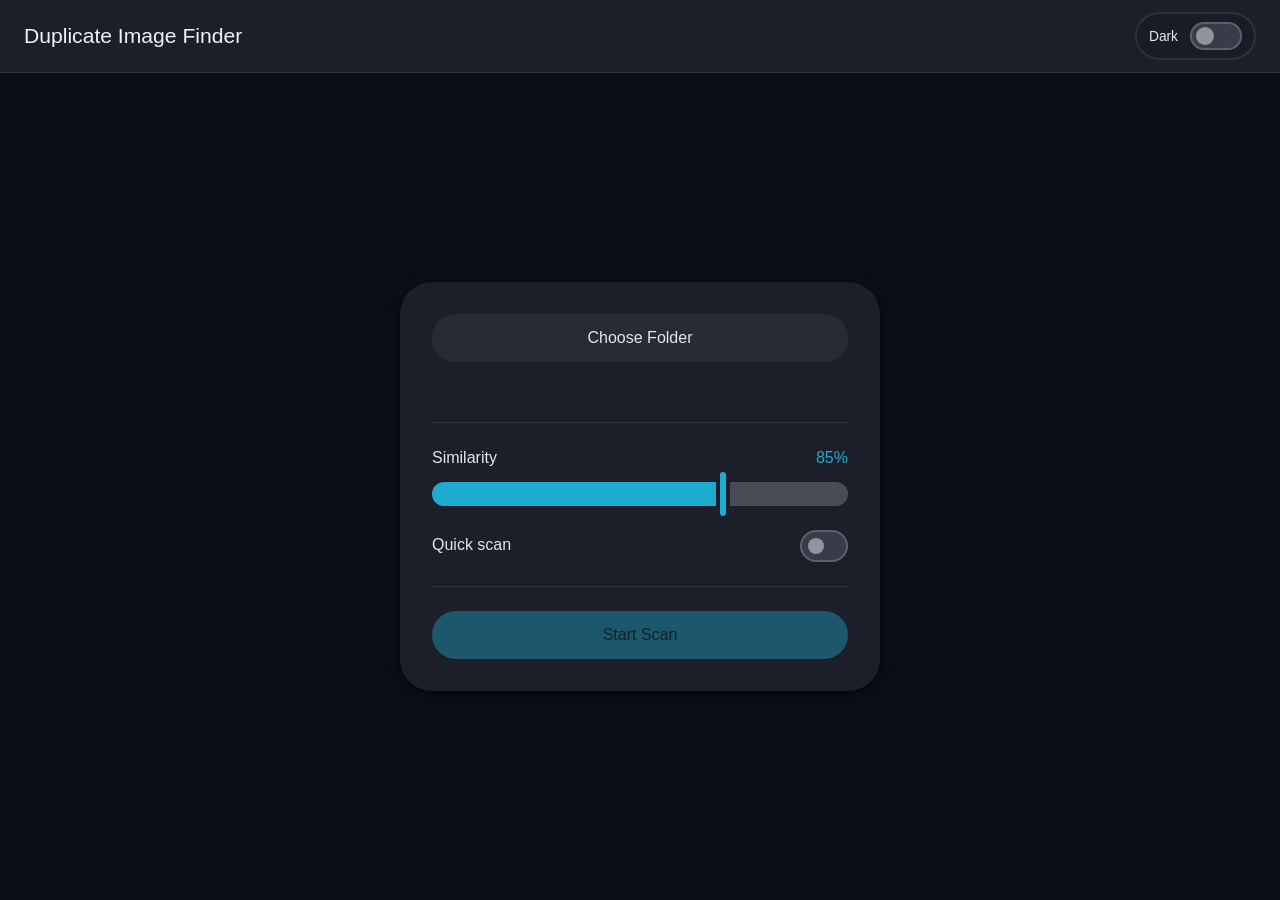
==== python/duplicate_image_detector/index.html @ dcda38a5 "Add ExplorerImageTool and media downloader UI Add a new ExplorerImageTool .NET WPF utility (csproj, " ====
<!DOCTYPE html>
<html lang="en">
<head>
  <meta charset="UTF-8">
  <meta name="viewport" content="width=device-width, initial-scale=1.0">
  <title>Duplicate Image Finder</title>
  <style>
/* ========================================================================
 * DUPLICATE IMAGE FINDER - V2 WEB UI
 * Built on Shared UI Design System tokens
 * ======================================================================== */

/* -- ROOT TOKENS (from shared_ui_token_set.css) -------------------------- */
:root {
  /* Spacing Scale */
  --ui-space-1: 4px;
  --ui-space-2: 8px;
  --ui-space-3: 12px;
  --ui-space-4: 16px;
  --ui-space-5: 20px;
  --ui-space-6: 24px;
  --ui-space-7: 28px;
  --ui-space-8: 32px;
  --ui-space-9: 40px;
  --ui-space-10: 48px;

  /* Radius Scale */
  --ui-radius-s: 8px;
  --ui-radius-m: 12px;
  --ui-radius-l: 18px;
  --ui-radius-xl: 32px;
  --ui-radius-pill: 999px;

  /* Typography */
  --ui-font-xs: 0.75rem;
  --ui-font-s: 0.86rem;
  --ui-font-m: 1rem;
  --ui-font-l: 1.15rem;
  --ui-font-xl: 1.32rem;
  --ui-font-weight-m: 400;
  --ui-font-weight-l: 500;

  /* Motion */
  --ui-motion-fast: 120ms cubic-bezier(0.2, 0, 0.2, 1);
  --ui-motion-med: 240ms cubic-bezier(0.2, 0, 0.2, 1);
  --ui-motion-slow: 360ms cubic-bezier(0.2, 0, 0.2, 1);

  /* Component tokens */
  --ui-input-height: 50px;
  --ui-progress-height: 4px;
  --ui-progress-radius: 999px;
  --ui-modal-radius: var(--ui-radius-l);
  --ui-modal-padding: var(--ui-space-5);

  /* Slider tokens */
  --ui-slider-track-height: 24px;
  --ui-slider-track-radius: 12px;
  --ui-slider-thumb-height: 44px;
  --ui-slider-thumb-width-rest: 6px;
  --ui-slider-thumb-width-pressed: 4px;
  --ui-slider-thumb-radius: 4px;
  --ui-slider-gap-rest: 4px;
  --ui-slider-motion-duration: 200ms;
  --ui-slider-motion-easing: cubic-bezier(0.4, 0, 0.2, 1);
  --ui-slider-container-height: 48px;
  --ui-slider-value-size: 36px;
  --ui-slider-value-offset-y: 12px;
  --ui-slider-value-offset-x: 8px;

  /* Split button tokens */
  --ui-split-height: 40px;
  --ui-split-gap: 2px;
  --ui-split-radius-outer: 20px;
  --ui-split-radius-inner: 3px;

  /* Menu tokens */
  --ui-menu-radius: var(--ui-radius-xl);
  --ui-menu-padding-x: var(--ui-space-3);
  --ui-menu-padding-y: var(--ui-space-2);
  --ui-menu-min-width: 200px;
  --ui-menu-max-width: 320px;
  --ui-menu-max-height: 320px;
  --ui-menu-item-height: 50px;
  --ui-menu-item-radius: var(--ui-radius-xl);
  --ui-menu-item-padding-x: var(--ui-space-4);
  --ui-menu-item-font-size: var(--ui-font-m);
  --ui-menu-offset: 4px;

  /* Z-index */
  --ui-z-menu: 1000;
  --ui-z-dialog: 30;
  --ui-z-toast: 40;

  /* State */
  --ui-state-disabled-opacity: 0.4;
}

/* -- DARK THEME (default) ------------------------------------------------ */
:root, .dark-theme {
  --ui-surface: rgb(11, 14, 23);
  --ui-surface-alt: rgb(24, 28, 38);
  --ui-surface-alt-2: rgb(32, 36, 48);

  --ui-text: rgb(228, 228, 242);
  --ui-text-mute: rgb(145, 147, 159);
  --ui-text-strong: rgb(240, 240, 252);

  --ui-accent: rgb(30, 171, 208);
  --ui-accent-soft: rgb(0, 65, 82);
  --ui-accent-faint: rgb(7, 95, 118);

  --ui-success: rgb(0, 162, 103);
  --ui-success-soft: rgba(0, 162, 103, 0.32);
  --ui-warning: rgb(232, 177, 0);
  --ui-warning-soft: rgba(232, 177, 0, 0.32);
  --ui-error: rgb(255, 113, 100);
  --ui-error-soft: rgba(255, 113, 100, 0.32);
  --ui-info: rgb(0, 158, 211);
  --ui-info-soft: rgba(0, 158, 211, 0.32);

  --ui-text-on-accent: rgb(0, 36, 46);

  --ui-elevated-0: rgb(11, 14, 23);
  --ui-elevated-1: rgb(28, 31, 41);
  --ui-elevated-2: rgb(40, 43, 54);
  --ui-elevated-3: rgb(56, 60, 72);
  --ui-elevated-4: rgb(74, 78, 92);

  --ui-shadow-2: 0 2px 8px rgba(0, 0, 0, 0.70);
  --ui-shadow-3: 0 4px 12px rgba(0, 0, 0, 0.78);

  --ui-state-hover: rgba(228, 228, 242, 0.08);
  --ui-state-pressed: rgba(228, 228, 242, 0.16);
  --ui-state-active: rgba(228, 228, 242, 0.20);
  --ui-state-focus-ring: rgb(80, 210, 240);

  --ui-border-color-light: rgba(228, 228, 242, 0.10);
  --ui-border-color-med: rgba(228, 228, 242, 0.22);

  --ui-overlay-scrim: rgba(0, 0, 0, 0.55);
  --ui-input-bg: rgb(28, 31, 41);
  --ui-progress-track: rgba(228, 228, 242, 0.18);
  --ui-progress-fill: var(--ui-accent);

  --ui-scrollbar-track: rgba(228, 228, 242, 0.08);
  --ui-scrollbar-thumb: rgba(228, 228, 242, 0.30);

  --ui-menu-item-color: var(--ui-text);
  --ui-menu-item-hover-bg: rgba(228, 228, 242, 0.06);
  --ui-menu-item-selected-bg: var(--ui-accent);
  --ui-menu-item-selected-color: var(--ui-text-on-accent);
}

/* -- LIGHT THEME --------------------------------------------------------- */
.light-theme {
  --ui-surface: rgb(243, 243, 255);
  --ui-surface-alt: rgb(236, 236, 248);
  --ui-surface-alt-2: rgb(226, 226, 238);

  --ui-text: rgb(48, 50, 60);
  --ui-text-mute: rgb(92, 94, 106);
  --ui-text-strong: rgb(28, 30, 40);

  --ui-accent: rgb(0, 104, 128);
  --ui-accent-soft: rgba(0, 104, 128, 0.25);
  --ui-accent-faint: rgba(0, 104, 128, 0.12);

  --ui-success: rgb(0, 162, 103);
  --ui-success-soft: rgba(0, 162, 103, 0.25);
  --ui-warning: rgb(232, 177, 0);
  --ui-warning-soft: rgba(232, 177, 0, 0.25);
  --ui-error: rgb(187, 27, 27);
  --ui-error-soft: rgba(187, 27, 27, 0.25);
  --ui-info: rgb(0, 158, 211);
  --ui-info-soft: rgba(0, 158, 211, 0.25);

  --ui-text-on-accent: rgb(241, 250, 255);

  --ui-elevated-0: rgb(243, 243, 255);
  --ui-elevated-1: rgb(236, 236, 248);
  --ui-elevated-2: rgb(226, 226, 238);
  --ui-elevated-3: rgb(214, 214, 225);
  --ui-elevated-4: rgb(196, 196, 208);

  --ui-shadow-2: 0 2px 8px rgba(0, 0, 0, 0.14);
  --ui-shadow-3: 0 4px 12px rgba(0, 0, 0, 0.18);

  --ui-state-hover: rgba(48, 50, 60, 0.06);
  --ui-state-pressed: rgba(48, 50, 60, 0.12);
  --ui-state-active: rgba(48, 50, 60, 0.16);
  --ui-state-focus-ring: rgba(0, 104, 128, 0.50);

  --ui-border-color-light: rgba(48, 50, 60, 0.06);
  --ui-border-color-med: rgba(48, 50, 60, 0.16);

  --ui-overlay-scrim: rgba(0, 0, 0, 0.40);
  --ui-input-bg: rgb(236, 236, 248);
  --ui-progress-track: rgba(48, 50, 60, 0.14);
  --ui-progress-fill: var(--ui-accent);

  --ui-scrollbar-track: rgba(48, 50, 60, 0.06);
  --ui-scrollbar-thumb: rgba(48, 50, 60, 0.26);

  --ui-menu-item-color: var(--ui-text);
  --ui-menu-item-hover-bg: rgba(48, 50, 60, 0.06);
  --ui-menu-item-selected-bg: var(--ui-accent);
  --ui-menu-item-selected-color: var(--ui-text-on-accent);
}


/* -- RESET & BASE -------------------------------------------------------- */
*, *::before, *::after {
  box-sizing: border-box;
  margin: 0;
  padding: 0;
}

html, body {
  height: 100%;
  font-family: -apple-system, BlinkMacSystemFont, 'Segoe UI', Roboto, sans-serif;
  font-size: var(--ui-font-m);
  color: var(--ui-text);
  background: var(--ui-surface);
  line-height: 1.4;
}

/* Scrollbar styling */
::-webkit-scrollbar {
  width: 8px;
  height: 8px;
}
::-webkit-scrollbar-track {
  background: var(--ui-scrollbar-track);
}
::-webkit-scrollbar-thumb {
  background: var(--ui-scrollbar-thumb);
  border-radius: var(--ui-radius-pill);
}


/* -- APP LAYOUT ---------------------------------------------------------- */
.app {
  display: flex;
  flex-direction: column;
  height: 100vh;
  overflow: hidden;
}

.app__header {
  display: flex;
  align-items: center;
  justify-content: space-between;
  padding: var(--ui-space-3) var(--ui-space-6);
  background: var(--ui-elevated-1);
  border-bottom: 1px solid var(--ui-border-color-light);
  flex-shrink: 0;
}

.app__title {
  font-size: var(--ui-font-xl);
  font-weight: var(--ui-font-weight-l);
  color: var(--ui-text-strong);
}

.app__main {
  flex: 1;
  overflow: hidden;
  position: relative;
}


/* -- SCREENS ------------------------------------------------------------- */
.screen {
  position: absolute;
  inset: 0;
  display: flex;
  flex-direction: column;
  opacity: 0;
  pointer-events: none;
  transform: translateY(20px) scale(0.98);
  transition:
    opacity 400ms cubic-bezier(0.4, 0, 0.2, 1),
    transform 400ms cubic-bezier(0.4, 0, 0.2, 1);
}

.screen--active {
  opacity: 1;
  pointer-events: auto;
  transform: translateY(0) scale(1);
}

.screen--exiting {
  opacity: 0;
  transform: translateY(-20px) scale(0.98);
  pointer-events: none;
}


/* -- SETUP SCREEN -------------------------------------------------------- */
.setup {
  display: flex;
  align-items: center;
  justify-content: center;
  padding: var(--ui-space-8);
}

.setup__container {
  max-width: 480px;
  width: 100%;
}

.setup__card {
  background: var(--ui-elevated-1);
  border-radius: var(--ui-radius-xl);
  padding: var(--ui-space-8);
  box-shadow: var(--ui-shadow-2);
  opacity: 0;
  transform: translateY(30px);
  transition: opacity 500ms cubic-bezier(0.4, 0, 0.2, 1) 100ms,
              transform 500ms cubic-bezier(0.4, 0, 0.2, 1) 100ms;
}

.screen--active .setup__card {
  opacity: 1;
  transform: translateY(0);
}

.setup__folder-section {
  margin-bottom: var(--ui-space-6);
}

.setup__folder-action {
  display: flex;
  flex-direction: column;
  gap: var(--ui-space-3);
  align-items: center;
}

.setup__browse-btn {
  width: 100%;
  font-size: var(--ui-font-l);
  padding: var(--ui-space-4) var(--ui-space-6);
}

.setup__path-preview {
  width: 100%;
  text-align: center;
  min-height: 24px;
  opacity: 0;
  transition: opacity var(--ui-motion-med);
}

.setup__path-preview--visible {
  opacity: 1;
}

.setup__path-icon {
  font-size: var(--ui-font-s);
  color: var(--ui-success);
  margin-right: var(--ui-space-1);
}

.setup__path-text {
  font-size: var(--ui-font-s);
  color: var(--ui-text);
  font-weight: var(--ui-font-weight-l);
}

.setup__divider {
  height: 1px;
  background: var(--ui-border-color-light);
  margin: var(--ui-space-6) 0;
}

.setup__options {
  display: flex;
  flex-direction: column;
  gap: var(--ui-space-6);
  margin-bottom: var(--ui-space-6);
}

.setup__option {
  display: flex;
  flex-direction: column;
  gap: var(--ui-space-3);
}

.setup__option-header {
  display: flex;
  align-items: center;
  justify-content: space-between;
}

.setup__option-label {
  font-size: var(--ui-font-m);
  font-weight: var(--ui-font-weight-l);
  color: var(--ui-text);
}

.setup__option-value {
  font-size: var(--ui-font-m);
  font-weight: var(--ui-font-weight-l);
  color: var(--ui-accent);
}

.setup__start-section {
  display: flex;
  flex-direction: column;
  gap: var(--ui-space-4);
}

.setup__start-btn {
  width: 100%;
  font-size: var(--ui-font-l);
}


/* -- UI SLIDER (from shared_ui components.css) --------------------------- */
.ui-slider {
  position: relative;
  width: 100%;
  height: var(--ui-slider-container-height);
  display: flex;
  align-items: center;
  cursor: pointer;
  user-select: none;
  -webkit-tap-highlight-color: transparent;
  flex: 1;
}

.ui-slider__container {
  position: relative;
  width: 100%;
  height: var(--ui-slider-track-height);
  display: flex;
  align-items: center;
}

.ui-slider__track-active {
  position: absolute;
  left: 0;
  height: var(--ui-slider-track-height);
  background: var(--ui-accent);
  border-radius: var(--ui-slider-track-radius);
  transition:
    width var(--ui-slider-motion-duration) var(--ui-slider-motion-easing),
    border-top-right-radius var(--ui-slider-motion-duration) var(--ui-slider-motion-easing),
    border-bottom-right-radius var(--ui-slider-motion-duration) var(--ui-slider-motion-easing);
}

.ui-slider__track-inactive {
  position: absolute;
  right: 0;
  height: var(--ui-slider-track-height);
  background: var(--ui-border-color-med);
  border-radius: var(--ui-slider-track-radius);
  transition:
    width var(--ui-slider-motion-duration) var(--ui-slider-motion-easing),
    border-top-left-radius var(--ui-slider-motion-duration) var(--ui-slider-motion-easing),
    border-bottom-left-radius var(--ui-slider-motion-duration) var(--ui-slider-motion-easing);
}

.ui-slider__thumb {
  position: absolute;
  height: var(--ui-slider-thumb-height);
  width: var(--ui-slider-thumb-width-rest);
  background: var(--ui-accent);
  border-radius: var(--ui-slider-thumb-radius);
  top: 50%;
  transform: translate(-50%, -50%);
  transition:
    width var(--ui-slider-motion-duration) var(--ui-slider-motion-easing),
    left var(--ui-slider-motion-duration) var(--ui-slider-motion-easing);
  pointer-events: none;
}

.ui-slider--pressed .ui-slider__thumb {
  width: var(--ui-slider-thumb-width-pressed);
}

.ui-slider__value {
  position: absolute;
  bottom: calc(100% + var(--ui-slider-value-offset-y));
  left: 50%;
  transform: translate(-50%, var(--ui-slider-value-offset-x));
  background: var(--ui-text-strong);
  color: var(--ui-surface);
  width: var(--ui-slider-value-size);
  height: var(--ui-slider-value-size);
  display: flex;
  align-items: center;
  justify-content: center;
  border-radius: 50%;
  font-size: var(--ui-font-xs);
  font-weight: var(--ui-font-weight-l);
  white-space: nowrap;
  pointer-events: none;
  opacity: 0;
  box-shadow: var(--ui-shadow-2);
  transition:
    opacity 500ms cubic-bezier(0.38, 1.21, 0.22, 1.00),
    transform 500ms cubic-bezier(0.38, 1.21, 0.22, 1.00);
}

.ui-slider--pressed .ui-slider__value {
  opacity: 1;
  transform: translate(-50%, 0);
}

.ui-slider__input {
  position: absolute;
  left: 0;
  top: 0;
  width: 100%;
  height: 100%;
  opacity: 0;
  cursor: pointer;
  z-index: 10;
  margin: 0;
}

.ui-slider__input::-webkit-slider-thumb {
  -webkit-appearance: none;
  width: var(--ui-slider-container-height);
  height: var(--ui-slider-container-height);
  cursor: pointer;
}

.ui-slider__input::-moz-range-thumb {
  width: var(--ui-slider-container-height);
  height: var(--ui-slider-container-height);
  cursor: pointer;
  border: none;
  background: transparent;
}

.ui-slider__input:focus-visible + .ui-slider__container .ui-slider__thumb {
  outline: 2px solid var(--ui-state-focus-ring);
  outline-offset: 2px;
}



/* -- TOGGLE SWITCH ------------------------------------------------------- */
.toggle {
  position: relative;
  width: 48px;
  height: 32px;
  cursor: pointer;
}

.toggle__input {
  opacity: 0;
  width: 0;
  height: 0;
}

.toggle__track {
  position: absolute;
  inset: 0;
  background: var(--ui-elevated-3);
  border-radius: 16px;
  border: 2px solid var(--ui-border-color-med);
  transition: background var(--ui-motion-fast), border-color var(--ui-motion-fast);
}

.toggle__thumb {
  position: absolute;
  top: 50%;
  left: 6px;
  width: 16px;
  height: 16px;
  background: var(--ui-text-mute);
  border-radius: 50%;
  transform: translateY(-50%);
  transition: left var(--ui-motion-fast), width var(--ui-motion-fast), background var(--ui-motion-fast);
}

.toggle__input:checked + .toggle__track {
  background: var(--ui-accent);
  border-color: var(--ui-accent);
}

.toggle__input:checked + .toggle__track .toggle__thumb {
  left: 22px;
  width: 20px;
  background: var(--ui-text-on-accent);
}

.toggle__input:focus-visible + .toggle__track {
  outline: 2px solid var(--ui-state-focus-ring);
  outline-offset: 2px;
}


/* -- BUTTONS ------------------------------------------------------------- */
.btn {
  display: inline-flex;
  align-items: center;
  justify-content: center;
  gap: var(--ui-space-2);
  padding: var(--ui-space-2) var(--ui-space-5);
  font-size: var(--ui-font-m);
  font-weight: var(--ui-font-weight-l);
  border: none;
  border-radius: var(--ui-radius-pill);
  cursor: pointer;
  transition: background var(--ui-motion-fast), transform var(--ui-motion-fast);
  white-space: nowrap;
  min-height: 48px;
}

.btn:active {
  transform: scale(0.98);
}

.btn:focus-visible {
  outline: 2px solid var(--ui-state-focus-ring);
  outline-offset: 2px;
}

.btn:disabled {
  opacity: var(--ui-state-disabled-opacity);
  cursor: not-allowed;
}

.btn--primary {
  background: var(--ui-accent);
  color: var(--ui-text-on-accent);
}

.btn--primary:hover:not(:disabled) {
  filter: brightness(1.1);
}

.btn--secondary {
  background: var(--ui-elevated-2);
  color: var(--ui-text);
}

.btn--secondary:hover:not(:disabled) {
  background: var(--ui-elevated-3);
}

.btn--danger {
  background: var(--ui-error);
  color: var(--ui-text-on-accent);
}

.btn--danger:hover:not(:disabled) {
  filter: brightness(1.1);
}

.btn--small {
  padding: var(--ui-space-1) var(--ui-space-3);
  font-size: var(--ui-font-s);
  min-height: 36px;
}

.btn--large {
  padding: var(--ui-space-3) var(--ui-space-8);
  font-size: var(--ui-font-l);
  min-height: 56px;
}


/* -- SCANNING SCREEN ----------------------------------------------------- */
.scanning {
  align-items: center;
  justify-content: center;
  padding: var(--ui-space-8);
}

.scanning__container {
  max-width: 600px;
  width: 100%;
  text-align: center;
  opacity: 0;
  transform: translateY(30px);
  transition: opacity 500ms cubic-bezier(0.4, 0, 0.2, 1) 100ms,
              transform 500ms cubic-bezier(0.4, 0, 0.2, 1) 100ms;
}

.screen--active .scanning__container {
  opacity: 1;
  transform: translateY(0);
}

.scanning__heading {
  font-size: 1.75rem;
  font-weight: var(--ui-font-weight-l);
  color: var(--ui-text-strong);
  margin-bottom: var(--ui-space-8);
}

.scanning__loader {
  display: flex;
  justify-content: center;
  align-items: center;
  margin-bottom: var(--ui-space-8);
  min-height: 48px;
  transition: opacity var(--ui-motion-med);
}

.scanning__loader--hidden {
  opacity: 0;
}

.scanning__spinner {
  display: inline-block;
  width: 48px;
  height: 48px;
  color: rgb(255, 46, 146);
  --svg: url("data:image/svg+xml,%3Csvg xmlns='http://www.w3.org/2000/svg' viewBox='0 0 24 24'%3E%3Ccircle cx='4' cy='12' r='0' fill='%23000'%3E%3Canimate fill='freeze' attributeName='r' begin='0;SVGUppsBdVN.end' calcMode='spline' dur='0.5s' keySplines='.36,.6,.31,1' values='0;3'/%3E%3Canimate fill='freeze' attributeName='cx' begin='SVGqCgsydxJ.end' calcMode='spline' dur='0.5s' keySplines='.36,.6,.31,1' values='4;12'/%3E%3Canimate fill='freeze' attributeName='cx' begin='SVG3PwDNd6F.end' calcMode='spline' dur='0.5s' keySplines='.36,.6,.31,1' values='12;20'/%3E%3Canimate id='SVG3V8yEdYE' fill='freeze' attributeName='r' begin='SVG6wCQhd9Q.end' calcMode='spline' dur='0.5s' keySplines='.36,.6,.31,1' values='3;0'/%3E%3Canimate id='SVGUppsBdVN' fill='freeze' attributeName='cx' begin='SVG3V8yEdYE.end' dur='0.001s' values='20;4'/%3E%3C/circle%3E%3Ccircle cx='4' cy='12' r='3' fill='%23000'%3E%3Canimate fill='freeze' attributeName='cx' begin='0;SVGUppsBdVN.end' calcMode='spline' dur='0.5s' keySplines='.36,.6,.31,1' values='4;12'/%3E%3Canimate fill='freeze' attributeName='cx' begin='SVGqCgsydxJ.end' calcMode='spline' dur='0.5s' keySplines='.36,.6,.31,1' values='12;20'/%3E%3Canimate id='SVG4PgJdbds' fill='freeze' attributeName='r' begin='SVG3PwDNd6F.end' calcMode='spline' dur='0.5s' keySplines='.36,.6,.31,1' values='3;0'/%3E%3Canimate id='SVG6wCQhd9Q' fill='freeze' attributeName='cx' begin='SVG4PgJdbds.end' dur='0.001s' values='20;4'/%3E%3Canimate fill='freeze' attributeName='r' begin='SVG6wCQhd9Q.end' calcMode='spline' dur='0.5s' keySplines='.36,.6,.31,1' values='0;3'/%3E%3C/circle%3E%3Ccircle cx='12' cy='12' r='3' fill='%23000'%3E%3Canimate fill='freeze' attributeName='cx' begin='0;SVGUppsBdVN.end' calcMode='spline' dur='0.5s' keySplines='.36,.6,.31,1' values='12;20'/%3E%3Canimate id='SVG38aCdcdI' fill='freeze' attributeName='r' begin='SVGqCgsydxJ.end' calcMode='spline' dur='0.5s' keySplines='.36,.6,.31,1' values='3;0'/%3E%3Canimate id='SVG3PwDNd6F' fill='freeze' attributeName='cx' begin='SVG38aCdcdI.end' dur='0.001s' values='20;4'/%3E%3Canimate fill='freeze' attributeName='r' begin='SVG3PwDNd6F.end' calcMode='spline' dur='0.5s' keySplines='.36,.6,.31,1' values='0;3'/%3E%3Canimate fill='freeze' attributeName='cx' begin='SVG6wCQhd9Q.end' calcMode='spline' dur='0.5s' keySplines='.36,.6,.31,1' values='4;12'/%3E%3C/circle%3E%3Ccircle cx='20' cy='12' r='3' fill='%23000'%3E%3Canimate id='SVGwaWzveSq' fill='freeze' attributeName='r' begin='0;SVGUppsBdVN.end' calcMode='spline' dur='0.5s' keySplines='.36,.6,.31,1' values='3;0'/%3E%3Canimate id='SVGqCgsydxJ' fill='freeze' attributeName='cx' begin='SVGwaWzveSq.end' dur='0.001s' values='20;4'/%3E%3Canimate fill='freeze' attributeName='r' begin='SVGqCgsydxJ.end' calcMode='spline' dur='0.5s' keySplines='.36,.6,.31,1' values='0;3'/%3E%3Canimate fill='freeze' attributeName='cx' begin='SVG3PwDNd6F.end' calcMode='spline' dur='0.5s' keySplines='.36,.6,.31,1' values='4;12'/%3E%3Animate fill='freeze' attributeName='cx' begin='SVG6wCQhd9Q.end' calcMode='spline' dur='0.5s' keySplines='.36,.6,.31,1' values='12;20'/%3E%3C/circle%3E%3C/svg%3E");
  background-color: currentColor;
  -webkit-mask-image: var(--svg);
  mask-image: var(--svg);
  -webkit-mask-repeat: no-repeat;
  mask-repeat: no-repeat;
  -webkit-mask-size: 100% 100%;
  mask-size: 100% 100%;
}

.scanning__progress {
  margin-bottom: var(--ui-space-4);
}

.scanning__progress-bar {
  height: 8px;
  background: var(--ui-progress-track);
  border-radius: var(--ui-radius-pill);
  overflow: hidden;
}

.scanning__progress-fill {
  height: 100%;
  background: var(--ui-accent);
  border-radius: var(--ui-radius-pill);
  transition: width 300ms cubic-bezier(0.4, 0, 0.2, 1);
}

.scanning__time-estimate {
  font-size: var(--ui-font-m);
  color: var(--ui-text-mute);
  margin-top: var(--ui-space-2);
  min-height: 24px;
}

.scanning__actions {
  display: flex;
  gap: var(--ui-space-3);
  justify-content: center;
  margin-top: var(--ui-space-8);
}


/* -- RESULTS SCREEN ------------------------------------------------------ */
.results {
  display: flex;
  flex-direction: column;
  overflow: hidden;
}

.results__header {
  display: flex;
  align-items: center;
  justify-content: space-between;
  flex-wrap: wrap;
  gap: var(--ui-space-4);
  padding: var(--ui-space-4) var(--ui-space-6);
  background: var(--ui-elevated-1);
  border-bottom: 1px solid var(--ui-border-color-light);
  opacity: 0;
  transform: translateY(-20px);
  transition: opacity 400ms cubic-bezier(0.4, 0, 0.2, 1) 100ms,
              transform 400ms cubic-bezier(0.4, 0, 0.2, 1) 100ms;
}

.screen--active .results__header {
  opacity: 1;
  transform: translateY(0);
}

.results__controls {
  opacity: 0;
  transform: translateY(-10px);
  transition: opacity 400ms cubic-bezier(0.4, 0, 0.2, 1) 200ms,
              transform 400ms cubic-bezier(0.4, 0, 0.2, 1) 200ms;
}

.screen--active .results__controls {
  opacity: 1;
  transform: translateY(0);
}

.results__grid-container {
  opacity: 0;
  transition: opacity 500ms cubic-bezier(0.4, 0, 0.2, 1) 300ms;
}

.screen--active .results__grid-container {
  opacity: 1;
}

.results__footer {
  opacity: 0;
  transform: translateY(20px);
  transition: opacity 400ms cubic-bezier(0.4, 0, 0.2, 1) 400ms,
              transform 400ms cubic-bezier(0.4, 0, 0.2, 1) 400ms;
}

.screen--active .results__footer {
  opacity: 1;
  transform: translateY(0);
}

.results__title {
  font-size: var(--ui-font-xl);
  font-weight: var(--ui-font-weight-l);
  color: var(--ui-text-strong);
}

.results__stats {
  display: flex;
  gap: var(--ui-space-4);
}

.results__stat {
  background: var(--ui-accent-faint);
  color: var(--ui-accent);
  padding: var(--ui-space-2) var(--ui-space-4);
  border-radius: var(--ui-radius-pill);
  font-size: var(--ui-font-s);
  font-weight: var(--ui-font-weight-l);
}

.results__controls {
  display: flex;
  align-items: center;
  justify-content: space-between;
  flex-wrap: wrap;
  gap: var(--ui-space-4);
  padding: var(--ui-space-4) var(--ui-space-6);
  background: var(--ui-elevated-1);
  border-bottom: 1px solid var(--ui-border-color-light);
  position: relative;
  z-index: 100;
}

.results__nav {
  display: flex;
  align-items: center;
  gap: var(--ui-space-3);
}

.results__nav-text {
  font-size: var(--ui-font-m);
  font-weight: var(--ui-font-weight-l);
  color: var(--ui-text);
  min-width: 120px;
  text-align: center;
}

.results__actions {
  display: flex;
  gap: var(--ui-space-2);
  flex-wrap: wrap;
}

.results__instructions {
  font-size: var(--ui-font-xs);
  color: var(--ui-text-mute);
  padding: var(--ui-space-2) var(--ui-space-6);
  background: var(--ui-surface-alt);
}

.results__grid-container {
  flex: 1;
  overflow-y: auto;
  padding: var(--ui-space-4) var(--ui-space-6);
}

.results__grid {
  display: grid;
  grid-template-columns: repeat(auto-fill, minmax(280px, 1fr));
  gap: var(--ui-space-4);
}

.results__footer {
  display: flex;
  align-items: center;
  justify-content: center;
  gap: var(--ui-space-4);
  padding: var(--ui-space-4) var(--ui-space-6);
  background: var(--ui-elevated-1);
  border-top: 1px solid var(--ui-border-color-light);
}


/* -- SPLIT BUTTON (from shared UI) -------------------------------------- */
.ui-split {
  position: relative;
  display: inline-flex;
  align-items: stretch;
  gap: var(--ui-split-gap);
  height: var(--ui-split-height);
  background: transparent;
  cursor: pointer;
  isolation: isolate;
}

.ui-split__main,
.ui-split__arrow {
  border: none;
  background: var(--ui-elevated-3);
  color: var(--ui-text);
  font-size: var(--ui-font-m);
  font-weight: 500;
  padding: 0 var(--ui-space-4);
  display: inline-flex;
  align-items: center;
  justify-content: center;
  cursor: pointer;
  position: relative;
  transition:
    background var(--ui-motion-med),
    box-shadow var(--ui-motion-med);
}

/* Left segment - outer left radius 20px, inner right radius 3px */
.ui-split__main {
  padding-left: var(--ui-space-5);
  padding-right: var(--ui-space-3);
  border-top-left-radius: var(--ui-split-radius-outer);
  border-bottom-left-radius: var(--ui-split-radius-outer);
  border-top-right-radius: var(--ui-split-radius-inner);
  border-bottom-right-radius: var(--ui-split-radius-inner);
}

/* Right segment - outer right radius 20px, inner left radius 3px */
.ui-split__arrow {
  padding-left: var(--ui-space-3);
  padding-right: var(--ui-space-4);
  border-top-right-radius: var(--ui-split-radius-outer);
  border-bottom-right-radius: var(--ui-split-radius-outer);
  border-top-left-radius: var(--ui-split-radius-inner);
  border-bottom-left-radius: var(--ui-split-radius-inner);
}

.ui-split__arrow svg {
  pointer-events: none;
}

/* State layer overlay */
.ui-split__main::before,
.ui-split__arrow::before {
  content: '';
  position: absolute;
  inset: 0;
  background: transparent;
  pointer-events: none;
  border-radius: inherit;
  transition: background var(--ui-motion-med);
}

/* Hover state overlay */
@media (hover: hover) and (pointer: fine) {
  .ui-split__main:hover:not(:disabled)::before,
  .ui-split__arrow:hover:not(:disabled)::before {
    background: var(--ui-state-hover);
  }
}

/* Pressed state overlay */
.ui-split__main:active:not(:disabled)::before,
.ui-split__arrow:active:not(:disabled)::before {
  background: var(--ui-state-pressed);
}

/* Open state overlay */
.ui-split--open .ui-split__arrow::before {
  background: var(--ui-state-pressed);
}

/* -- DROPDOWN MENU (from shared UI) ------------------------------------- */
.ui-menu {
  position: absolute;
  top: calc(100% + var(--ui-menu-offset));
  right: 0;
  min-width: var(--ui-menu-min-width);
  max-width: var(--ui-menu-max-width);
  max-height: var(--ui-menu-max-height);
  background: var(--ui-elevated-2);
  border-radius: var(--ui-menu-radius);
  box-shadow: var(--ui-shadow-3);
  overflow-y: auto;
  overflow-x: hidden;
  padding: var(--ui-menu-padding-y) var(--ui-menu-padding-x);
  margin: 0;
  opacity: 0;
  pointer-events: none;
  transform: translateY(var(--ui-menu-offset));
  transition:
    opacity var(--ui-motion-med),
    transform var(--ui-motion-med);
  will-change: transform, opacity;
  z-index: var(--ui-z-menu);

  /* Gap between menu items */
  display: flex;
  flex-direction: column;
  gap: var(--ui-space-1);

  /* Hide scrollbar but keep functionality */
  scrollbar-width: none; /* Firefox */
  -ms-overflow-style: none; /* IE and Edge */
}

.ui-menu::-webkit-scrollbar {
  display: none; /* Chrome, Safari, Opera */
}

.ui-menu--open {
  opacity: 1;
  pointer-events: auto;
  transform: translateY(0);
}

.ui-menu__item {
  width: 100%;
  height: var(--ui-menu-item-height);
  padding: 0 var(--ui-menu-item-padding-x);
  margin: 0;
  background: transparent;
  color: var(--ui-menu-item-color);
  border: none;
  display: flex;
  align-items: center;
  gap: var(--ui-space-2);
  text-align: left;
  font-size: var(--ui-menu-item-font-size);
  cursor: pointer;
  border-radius: var(--ui-menu-item-radius);
  white-space: nowrap;
  overflow: hidden;
  text-overflow: ellipsis;
  transition:
    background-color var(--ui-motion-med),
    color var(--ui-motion-med);
}

@media (hover: hover) and (pointer: fine) {
  .ui-menu__item:hover:not(.ui-menu__item--selected) {
    background: var(--ui-menu-item-hover-bg);
  }
}

.ui-menu__item--selected {
  background: var(--ui-menu-item-selected-bg);
  color: var(--ui-menu-item-selected-color);
}


/* -- IMAGE CARD ---------------------------------------------------------- */
.image-card {
  background: var(--ui-elevated-2);
  border-radius: var(--ui-radius-m);
  overflow: hidden;
  cursor: pointer;
  transition: transform var(--ui-motion-fast), box-shadow var(--ui-motion-fast), opacity 400ms ease;
  border: 3px solid transparent;
  animation: cardFadeIn 400ms cubic-bezier(0.4, 0, 0.2, 1) backwards;
}

/* Staggered animation for image cards */
.image-card:nth-child(1) { animation-delay: 0ms; }
.image-card:nth-child(2) { animation-delay: 50ms; }
.image-card:nth-child(3) { animation-delay: 100ms; }
.image-card:nth-child(4) { animation-delay: 150ms; }
.image-card:nth-child(5) { animation-delay: 200ms; }
.image-card:nth-child(6) { animation-delay: 250ms; }
.image-card:nth-child(n+7) { animation-delay: 300ms; }

@keyframes cardFadeIn {
  from {
    opacity: 0;
    transform: translateY(20px) scale(0.95);
  }
  to {
    opacity: 1;
    transform: translateY(0) scale(1);
  }
}

.image-card:hover {
  transform: translateY(-2px);
  box-shadow: var(--ui-shadow-2);
}

.image-card:focus-visible {
  outline: 2px solid var(--ui-state-focus-ring);
  outline-offset: 2px;
}

.image-card--reference {
  border-color: var(--ui-info);
}

.image-card--marked {
  border-color: var(--ui-error);
}

.image-card__image-container {
  position: relative;
  aspect-ratio: 1;
  background: var(--ui-elevated-1);
  overflow: hidden;
}

.image-card__image {
  width: 100%;
  height: 100%;
  object-fit: cover;
  transition: opacity var(--ui-motion-fast);
}

.image-card__badge {
  position: absolute;
  top: var(--ui-space-2);
  left: var(--ui-space-2);
  padding: var(--ui-space-1) var(--ui-space-2);
  font-size: var(--ui-font-xs);
  font-weight: var(--ui-font-weight-l);
  border-radius: var(--ui-radius-s);
  background: var(--ui-info);
  color: var(--ui-text-on-accent);
}

.image-card__check {
  position: absolute;
  top: var(--ui-space-2);
  right: var(--ui-space-2);
  width: 28px;
  height: 28px;
  background: var(--ui-error);
  border-radius: 50%;
  display: flex;
  align-items: center;
  justify-content: center;
  color: white;
  font-size: 16px;
  opacity: 0;
  transform: scale(0.8);
  transition: opacity var(--ui-motion-fast), transform var(--ui-motion-fast);
}

.image-card--marked .image-card__check {
  opacity: 1;
  transform: scale(1);
}

.image-card__info {
  padding: var(--ui-space-3);
  display: flex;
  flex-direction: column;
  gap: var(--ui-space-3);
}

.image-card__name {
  font-size: var(--ui-font-xs);
  color: var(--ui-text-mute);
  overflow: hidden;
  text-overflow: ellipsis;
  white-space: nowrap;
}

.image-card__details {
  display: flex;
  flex-direction: column;
  gap: var(--ui-space-2);
}

/* Key stats displayed prominently */
.image-card__key-stats {
  display: flex;
  gap: var(--ui-space-3);
  padding: var(--ui-space-2);
  background: var(--ui-elevated-1);
  border-radius: var(--ui-radius-s);
}

.image-card__stat {
  flex: 1;
  display: flex;
  flex-direction: column;
  gap: 2px;
}

.image-card__stat-label {
  font-size: 10px;
  text-transform: uppercase;
  letter-spacing: 0.5px;
  color: var(--ui-text-mute);
  font-weight: var(--ui-font-weight-m);
}

.image-card__stat-value {
  font-size: var(--ui-font-m);
  color: var(--ui-text);
  font-weight: var(--ui-font-weight-l);
  line-height: 1.2;
}

.image-card__stat-value--largest {
  color: var(--ui-accent);
  font-weight: var(--ui-font-weight-xl);
}

.image-card__meta-grid {
  display: grid;
  grid-template-columns: auto 1fr;
  gap: var(--ui-space-1) var(--ui-space-2);
  font-size: var(--ui-font-xs);
}

.image-card__meta-label {
  color: var(--ui-text-mute);
  text-align: right;
}

.image-card__meta-value {
  color: var(--ui-text);
}

.image-card__similarity {
  text-align: center;
  padding: var(--ui-space-2);
  font-weight: var(--ui-font-weight-xl);
  font-size: var(--ui-font-l);
  background: var(--ui-elevated-1);
  border-radius: var(--ui-radius-s);
  margin-top: auto;
}

.image-card__similarity--perfect {
  color: var(--ui-success);
}

.image-card__similarity--normal {
  color: var(--ui-warning);
}


/* -- MODAL --------------------------------------------------------------- */
.modal-overlay {
  position: fixed;
  inset: 0;
  background: var(--ui-overlay-scrim);
  display: flex;
  align-items: center;
  justify-content: center;
  z-index: var(--ui-z-dialog);
  opacity: 0;
  pointer-events: none;
  transition: opacity var(--ui-motion-med);
}

.modal-overlay--visible {
  opacity: 1;
  pointer-events: auto;
}

.modal {
  background: var(--ui-elevated-2);
  border-radius: var(--ui-modal-radius);
  padding: var(--ui-modal-padding);
  max-width: 480px;
  width: 90%;
  box-shadow: var(--ui-shadow-3);
  transform: scale(0.95);
  transition: transform var(--ui-motion-med);
}

.modal-overlay--visible .modal {
  transform: scale(1);
}

.modal__title {
  font-size: var(--ui-font-l);
  font-weight: var(--ui-font-weight-l);
  color: var(--ui-text-strong);
  margin-bottom: var(--ui-space-3);
}

.modal__content {
  font-size: var(--ui-font-m);
  color: var(--ui-text);
  margin-bottom: var(--ui-space-6);
  line-height: 1.6;
}

.modal__actions {
  display: flex;
  gap: var(--ui-space-3);
  justify-content: flex-end;
}

/* -- DELETE MODAL -------------------------------------------------------- */
.delete-modal {
  max-width: 420px;
}

.delete-modal__count {
  margin-bottom: var(--ui-space-2);
}

.delete-modal__prompt {
  color: var(--ui-text-mute);
  font-size: var(--ui-font-s);
}

.delete-modal__options {
  display: flex;
  flex-direction: column;
  gap: var(--ui-space-3);
  margin-bottom: var(--ui-space-5);
}

.delete-modal__option {
  display: flex;
  align-items: center;
  gap: var(--ui-space-4);
  padding: var(--ui-space-4);
  background: var(--ui-elevated-1);
  border: 2px solid var(--ui-border-color-med);
  border-radius: var(--ui-radius-l);
  cursor: pointer;
  text-align: left;
  transition: all var(--ui-motion-fast);
}

.delete-modal__option:hover {
  transform: translateY(-2px);
  box-shadow: var(--ui-shadow-2);
}

.delete-modal__option:focus-visible {
  outline: 2px solid var(--ui-state-focus-ring);
  outline-offset: 2px;
}

.delete-modal__option--move:hover {
  border-color: var(--ui-accent);
  background: var(--ui-accent-faint);
}

.delete-modal__option--delete:hover {
  border-color: var(--ui-error);
  background: var(--ui-error-soft);
}

.delete-modal__option-icon {
  font-size: 1.75rem;
  flex-shrink: 0;
  width: 48px;
  height: 48px;
  display: flex;
  align-items: center;
  justify-content: center;
  background: var(--ui-elevated-3);
  border-radius: var(--ui-radius-m);
}

.delete-modal__option--move:hover .delete-modal__option-icon {
  background: var(--ui-accent-soft);
}

.delete-modal__option--delete:hover .delete-modal__option-icon {
  background: var(--ui-error-soft);
}

.delete-modal__option-content {
  flex: 1;
}

.delete-modal__option-title {
  font-size: var(--ui-font-m);
  font-weight: var(--ui-font-weight-l);
  color: var(--ui-text-strong);
  margin-bottom: var(--ui-space-1);
}

.delete-modal__option--delete .delete-modal__option-title {
  color: var(--ui-error);
}

.delete-modal__option-desc {
  font-size: var(--ui-font-s);
  color: var(--ui-text-mute);
}


/* -- CONTEXT MENU -------------------------------------------------------- */
.context-menu {
  position: fixed;
  background: var(--ui-elevated-2);
  border-radius: var(--ui-radius-xl);
  box-shadow: var(--ui-shadow-3);
  padding: var(--ui-space-2);
  min-width: 180px;
  z-index: 60;
  opacity: 0;
  pointer-events: none;
  transform: scale(0.95);
  transform-origin: top left;
  transition: opacity var(--ui-motion-fast), transform var(--ui-motion-fast);
  display: flex;
  flex-direction: column;
  gap: var(--ui-space-1);
}

.context-menu--visible {
  opacity: 1;
  pointer-events: auto;
  transform: scale(1);
}

.context-menu__item {
  width: 100%;
  padding: var(--ui-space-3) var(--ui-space-5);
  background: transparent;
  border: none;
  border-radius: var(--ui-radius-pill);
  color: var(--ui-text);
  font-size: var(--ui-font-m);
  cursor: pointer;
  text-align: center;
  transition: background var(--ui-motion-fast);
}

.context-menu__item:hover {
  background: var(--ui-state-hover);
}

.context-menu__item:active {
  background: var(--ui-state-pressed);
}

.context-menu__item--danger {
  color: var(--ui-error);
}

.context-menu__item--danger:hover {
  background: rgba(231, 76, 60, 0.15);
}

.context-menu__divider {
  height: 1px;
  background: var(--ui-border-color-med);
  margin: var(--ui-space-1) 0;
}


/* -- TOAST --------------------------------------------------------------- */
.toast-container {
  position: fixed;
  bottom: var(--ui-space-6);
  right: var(--ui-space-6);
  z-index: var(--ui-z-toast);
  display: flex;
  flex-direction: column;
  gap: var(--ui-space-3);
}

.toast {
  background: var(--ui-elevated-4);
  color: var(--ui-text);
  padding: var(--ui-space-3) var(--ui-space-4);
  border-radius: var(--ui-radius-m);
  box-shadow: var(--ui-shadow-2);
  max-width: 360px;
  animation: toast-in var(--ui-motion-med);
}

.toast--success { border-left: 4px solid var(--ui-success); }
.toast--error { border-left: 4px solid var(--ui-error); }
.toast--warning { border-left: 4px solid var(--ui-warning); }

@keyframes toast-in {
  from { opacity: 0; transform: translateX(100%); }
  to { opacity: 1; transform: translateX(0); }
}


/* -- THEME TOGGLE (from visual_test.html) -------------------------------- */
.theme-toggle {
  display: inline-flex;
  align-items: center;
  gap: var(--ui-space-3);
  padding: var(--ui-space-2) var(--ui-space-3);
  border-radius: var(--ui-radius-xl);
  background: var(--ui-surface-alt);
  border: 2px solid var(--ui-border-color-light);
  cursor: pointer;
  font-size: var(--ui-font-m);
  user-select: none;
  transition: background var(--ui-motion-fast), border-color var(--ui-motion-fast), transform var(--ui-motion-fast);
}

.theme-toggle:hover {
  background: var(--ui-state-hover);
  transform: translateY(-1px);
}

.theme-toggle:focus-visible {
  outline: 2px solid var(--ui-state-focus-ring);
  outline-offset: var(--ui-space-1);
}

.theme-toggle__label {
  font-size: var(--ui-font-s);
  color: var(--ui-text);
}

.theme-toggle__pill {
  flex-shrink: 0;
  width: 52px;
  height: 28px;
  border-radius: var(--ui-radius-pill);
  background: var(--ui-elevated-3);
  border: 2px solid var(--ui-border-color-med);
  display: flex;
  align-items: center;
  padding: var(--ui-space-1);
  box-sizing: border-box;
  transition: background var(--ui-motion-med), border-color var(--ui-motion-med);
}

.theme-toggle__thumb {
  width: 18px;
  height: 18px;
  border-radius: var(--ui-radius-pill);
  background: var(--ui-text-mute);
  transform: translateX(0);
  transition: transform var(--ui-motion-med), background var(--ui-motion-med);
}

/* Light theme active state */
.light-theme .theme-toggle__pill {
  background: var(--ui-accent);
  border-color: var(--ui-accent);
}

.light-theme .theme-toggle__thumb {
  background: var(--ui-text-on-accent);
  transform: translateX(20px);
}


/* -- EMPTY STATE --------------------------------------------------------- */
.empty-state {
  display: flex;
  flex-direction: column;
  align-items: center;
  justify-content: center;
  padding: var(--ui-space-10);
  text-align: center;
}

.empty-state__icon {
  font-size: 64px;
  margin-bottom: var(--ui-space-4);
  opacity: 0.5;
}

.empty-state__text {
  font-size: var(--ui-font-l);
  color: var(--ui-text-mute);
}


/* -- COMPARISON MODAL ---------------------------------------------------- */
.compare-overlay {
  position: fixed;
  inset: 0;
  background: var(--ui-overlay-scrim);
  display: flex;
  align-items: center;
  justify-content: center;
  z-index: 55;
  opacity: 0;
  pointer-events: none;
  transition: opacity var(--ui-motion-med);
}

.compare-overlay--visible {
  opacity: 1;
  pointer-events: auto;
}

.compare {
  background: var(--ui-elevated-1);
  border-radius: var(--ui-radius-l);
  width: 95vw;
  height: 92vh;
  max-width: 1600px;
  display: flex;
  flex-direction: column;
  box-shadow: var(--ui-shadow-3);
  transform: scale(0.95);
  transition: transform var(--ui-motion-med);
  overflow: hidden;
}

.compare-overlay--visible .compare {
  transform: scale(1);
}

.compare__header {
  display: flex;
  align-items: center;
  justify-content: space-between;
  padding: var(--ui-space-4) var(--ui-space-6);
  border-bottom: 1px solid var(--ui-border-color-light);
  flex-shrink: 0;
}

.compare__title {
  font-size: var(--ui-font-xl);
  font-weight: var(--ui-font-weight-l);
  color: var(--ui-text-strong);
}

.compare__close {
  background: var(--ui-elevated-3);
  border: none;
  color: var(--ui-text);
  padding: var(--ui-space-2) var(--ui-space-4);
  border-radius: var(--ui-radius-pill);
  cursor: pointer;
  font-size: var(--ui-font-m);
  transition: background var(--ui-motion-fast);
}

.compare__close:hover {
  background: var(--ui-elevated-4);
}

.compare__view-modes {
  display: flex;
  gap: var(--ui-space-2);
  padding: var(--ui-space-3) var(--ui-space-6);
  border-bottom: 1px solid var(--ui-border-color-light);
  flex-shrink: 0;
}

.compare__mode-btn {
  background: var(--ui-elevated-2);
  border: 2px solid transparent;
  color: var(--ui-text-mute);
  padding: var(--ui-space-2) var(--ui-space-4);
  border-radius: var(--ui-radius-pill);
  cursor: pointer;
  font-size: var(--ui-font-s);
  transition: all var(--ui-motion-fast);
}

.compare__mode-btn:hover {
  background: var(--ui-elevated-3);
  color: var(--ui-text);
}

.compare__mode-btn--active {
  background: var(--ui-accent-faint);
  border-color: var(--ui-accent);
  color: var(--ui-accent);
}

.compare__images {
  flex: 1;
  display: flex;
  padding: var(--ui-space-4);
  gap: var(--ui-space-2);
  min-height: 0;
  overflow: hidden;
}

.compare__image-panel {
  flex: 1;
  display: flex;
  flex-direction: column;
  gap: var(--ui-space-3);
  min-width: 0;
}

.compare__image-wrapper {
  flex: 1;
  background: var(--ui-elevated-0);
  border-radius: var(--ui-radius-m);
  overflow: hidden;
  display: flex;
  align-items: center;
  justify-content: center;
  position: relative;
  cursor: grab;
  min-height: 0;
}

.compare__image-wrapper--dragging {
  cursor: grabbing;
}

.compare__image {
  max-width: 100%;
  max-height: 100%;
  object-fit: contain;
  transition: transform 0.1s ease-out;
  user-select: none;
  -webkit-user-drag: none;
}

.compare__info-card {
  background: var(--ui-elevated-2);
  border-radius: var(--ui-radius-m);
  padding: var(--ui-space-4);
  flex-shrink: 0;
}

.compare__filename {
  font-size: var(--ui-font-m);
  font-weight: var(--ui-font-weight-l);
  color: var(--ui-text-strong);
  margin-bottom: var(--ui-space-3);
  overflow: hidden;
  text-overflow: ellipsis;
  white-space: nowrap;
}

.compare__stats {
  display: grid;
  grid-template-columns: 1fr 1fr;
  gap: var(--ui-space-2) var(--ui-space-4);
  margin-bottom: var(--ui-space-4);
}

.compare__stat {
  display: flex;
  flex-direction: column;
  gap: 2px;
}

.compare__stat-label {
  font-size: var(--ui-font-xs);
  color: var(--ui-text-mute);
  text-transform: uppercase;
  letter-spacing: 0.5px;
}

.compare__stat-value {
  font-size: var(--ui-font-m);
  color: var(--ui-text);
  font-weight: var(--ui-font-weight-l);
}

.compare__stat-value--better {
  color: var(--ui-success);
}

.compare__stat-value--worse {
  color: var(--ui-error);
}

.compare__action-btn {
  width: 100%;
}

.compare__divider {
  width: 4px;
  background: var(--ui-border-color-med);
  border-radius: 2px;
  cursor: col-resize;
  flex-shrink: 0;
  position: relative;
  display: none;
}

.compare--swipe .compare__divider {
  display: block;
  position: absolute;
  top: 0;
  bottom: 0;
  left: 50%;
  transform: translateX(-50%);
  z-index: 10;
  width: 24px;
  background: transparent;
  cursor: col-resize;
}

.compare--swipe .compare__divider::before {
  content: '';
  position: absolute;
  left: 50%;
  top: 0;
  bottom: 0;
  width: 4px;
  transform: translateX(-50%);
  background: var(--ui-accent);
}

.compare__divider-handle {
  position: absolute;
  top: 50%;
  left: 50%;
  transform: translate(-50%, -50%);
  width: 24px;
  height: 48px;
  background: var(--ui-elevated-3);
  border-radius: var(--ui-radius-s);
  display: flex;
  align-items: center;
  justify-content: center;
}

.compare__divider-handle::before {
  content: '';
  width: 4px;
  height: 24px;
  background: var(--ui-text-mute);
  border-radius: 2px;
}

.compare__overlay-slider {
  padding: var(--ui-space-3) var(--ui-space-6);
  display: flex;
  align-items: center;
  gap: var(--ui-space-4);
  border-top: 1px solid var(--ui-border-color-light);
  flex-shrink: 0;
}

.compare__overlay-slider input[type="range"] {
  flex: 1;
  height: 8px;
  -webkit-appearance: none;
  background: var(--ui-elevated-3);
  border-radius: 4px;
  outline: none;
}

.compare__overlay-slider input[type="range"]::-webkit-slider-thumb {
  -webkit-appearance: none;
  width: 20px;
  height: 20px;
  background: var(--ui-accent);
  border-radius: 50%;
  cursor: pointer;
}

.compare__overlay-slider input[type="range"]::-moz-range-thumb {
  width: 20px;
  height: 20px;
  background: var(--ui-accent);
  border-radius: 50%;
  cursor: pointer;
  border: none;
}

.compare__overlay-label {
  font-size: var(--ui-font-s);
  color: var(--ui-text-mute);
  min-width: 100px;
}

.compare__footer {
  display: flex;
  align-items: center;
  justify-content: space-between;
  padding: var(--ui-space-4) var(--ui-space-6);
  border-top: 1px solid var(--ui-border-color-light);
  flex-shrink: 0;
}

.compare__similarity {
  font-size: var(--ui-font-m);
  font-weight: var(--ui-font-weight-l);
  color: var(--ui-text);
}

.compare__nav {
  display: flex;
  gap: var(--ui-space-2);
}

/* Overlay mode */
.compare--overlay .compare__image-panel--right {
  position: absolute;
  inset: 0;
  pointer-events: none;
}

.compare--overlay .compare__image-panel--right .compare__image-wrapper {
  position: absolute;
  inset: 0;
  background: transparent;
}

.compare--overlay .compare__image-panel--right .compare__info-card {
  display: none;
}

.compare--overlay .compare__images {
  position: relative;
}

/* Swipe mode */
.compare--swipe .compare__images {
  position: relative;
  overflow: hidden;
}

.compare--swipe .compare__image-panel {
  position: absolute;
  top: var(--ui-space-4);
  bottom: var(--ui-space-4);
  overflow: hidden;
}

.compare--swipe .compare__image-panel--left {
  left: var(--ui-space-4);
  right: 50%;
}

.compare--swipe .compare__image-panel--right {
  left: 50%;
  right: var(--ui-space-4);
}

.compare--swipe .compare__image-wrapper {
  position: absolute;
  inset: 0;
  border-radius: 0;
}

.compare--swipe .compare__image {
  /* In swipe mode, images should fill their container and align */
  position: absolute;
  width: auto;
  height: 100%;
  max-width: none;
  max-height: 100%;
}

.compare--swipe .compare__image-panel--left .compare__image {
  right: 0;
  left: auto;
}

.compare--swipe .compare__image-panel--right .compare__image {
  left: 0;
  right: auto;
}

.compare--swipe .compare__info-card {
  display: none;
}

/* Zoom indicator */
.compare__zoom-level {
  position: absolute;
  bottom: var(--ui-space-2);
  right: var(--ui-space-2);
  background: var(--ui-elevated-3);
  color: var(--ui-text);
  padding: var(--ui-space-1) var(--ui-space-2);
  border-radius: var(--ui-radius-s);
  font-size: var(--ui-font-xs);
  opacity: 0;
  transition: opacity var(--ui-motion-fast);
  pointer-events: none;
}

.compare__image-wrapper:hover .compare__zoom-level,
.compare__zoom-level--visible {
  opacity: 1;
}

/* Keyboard hints */
.compare__keyboard-hints {
  display: none;
  gap: var(--ui-space-4);
  font-size: var(--ui-font-xs);
  color: var(--ui-text-mute);
}

.compare__keyboard-hints span {
  display: flex;
  align-items: center;
  gap: var(--ui-space-1);
}

.compare__keyboard-hints kbd {
  background: var(--ui-elevated-3);
  padding: 2px 6px;
  border-radius: 4px;
  font-family: inherit;
  font-size: var(--ui-font-xs);
}

@media (min-width: 1024px) {
  .compare__keyboard-hints {
    display: flex;
  }
}
  </style>
</head>
<body>
  <div id="app" class="app">
    <!-- Header -->
    <header class="app__header">
      <h1 class="app__title">Duplicate Image Finder</h1>
      <button class="theme-toggle" id="themeToggle" type="button" title="Toggle theme">
        <span class="theme-toggle__label" id="themeLabel">Dark</span>
        <div class="theme-toggle__pill">
          <div class="theme-toggle__thumb"></div>
        </div>
      </button>
    </header>

    <!-- Main Content -->
    <main class="app__main">
      <!-- Setup Screen -->
      <section id="setupScreen" class="screen setup screen--active">
        <div class="setup__container">
          <div class="setup__card">
            <!-- Step 1: Select Folder -->
            <div class="setup__folder-section">
              <div class="setup__folder-action">
                <button class="btn btn--secondary setup__browse-btn" id="browseFolderBtn" type="button">
                  Choose Folder
                </button>
                <div class="setup__path-preview" id="pathPreview">
                  <span class="setup__path-icon">✓</span>
                  <span class="setup__path-text" id="pathText"></span>
                </div>
              </div>
            </div>

            <div class="setup__divider"></div>

            <!-- Step 2: Configure Options -->
            <div class="setup__options">
              <div class="setup__option">
                <div class="setup__option-header">
                  <span class="setup__option-label">Similarity</span>
                  <span class="setup__option-value" id="thresholdValue">85%</span>
                </div>
                <div class="ui-slider" id="thresholdSlider">
                  <input type="range" class="ui-slider__input" id="thresholdInput"
                         min="50" max="100" value="85" step="5">
                  <div class="ui-slider__container">
                    <div class="ui-slider__track-active"></div>
                    <div class="ui-slider__track-inactive"></div>
                    <div class="ui-slider__thumb">
                      <div class="ui-slider__value">85</div>
                    </div>
                  </div>
                </div>
              </div>

              <div class="setup__option">
                <div class="setup__option-header">
                  <span class="setup__option-label">Quick scan</span>
                  <label class="toggle">
                    <input type="checkbox" class="toggle__input" id="quickMode">
                    <span class="toggle__track">
                      <span class="toggle__thumb"></span>
                    </span>
                  </label>
                </div>
              </div>
            </div>

            <div class="setup__divider"></div>

            <!-- Step 3: Start -->
            <div class="setup__start-section">
              <button class="btn btn--primary setup__start-btn" id="startScanBtn" disabled>
                Start Scan
              </button>
            </div>
          </div>
        </div>
      </section>

      <!-- Scanning Screen -->
      <section id="scanningScreen" class="screen scanning">
        <div class="scanning__container">
          <h2 class="scanning__heading" id="scanHeading">Initializing...</h2>

          <div class="scanning__loader" id="scanLoader">
            <div class="scanning__spinner"></div>
          </div>

          <div class="scanning__progress">
            <div class="scanning__progress-bar">
              <div class="scanning__progress-fill" id="progressFill" style="width: 0%"></div>
            </div>
            <div class="scanning__time-estimate" id="timeEstimate"></div>
          </div>

          <div class="scanning__actions">
            <button class="btn btn--secondary" id="pauseScanBtn">Pause</button>
            <button class="btn btn--danger" id="cancelScanBtn">Cancel</button>
          </div>
        </div>
      </section>

      <!-- Results Screen -->
      <section id="resultsScreen" class="screen results">
        <div class="results__header">
          <h2 class="results__title">Review Duplicates</h2>
        </div>

        <div class="results__controls">
          <div class="results__nav">
            <button class="btn btn--secondary btn--small" id="firstClusterBtn">&laquo; First</button>
            <button class="btn btn--secondary btn--small" id="prevClusterBtn">&larr; Previous</button>
            <span class="results__nav-text" id="clusterNav">1 of 0</span>
            <button class="btn btn--secondary btn--small" id="nextClusterBtn">Next &rarr;</button>
            <button class="btn btn--secondary btn--small" id="lastClusterBtn">Last &raquo;</button>
          </div>

          <div class="results__actions">
            <!-- Filter Split Button -->
            <div style="position: relative; z-index: 1000;">
              <div class="ui-split" id="filterSplitBtn">
                <button class="ui-split__main" type="button" id="filterMainBtn">
                  Hide/Show
                </button>
                <button class="ui-split__arrow" type="button" id="filterToggleBtn">
                  <svg width="12" height="12" viewBox="0 0 24 24" fill="none" stroke="currentColor" stroke-width="2">
                    <polyline points="6 9 12 15 18 9"></polyline>
                  </svg>
                </button>
              </div>
              <div class="ui-menu" id="filterMenu">
                <button class="ui-menu__item" data-filter="perfect">Only 100%</button>
                <button class="ui-menu__item" data-filter="non-perfect">Only 99% or less</button>
                <button class="ui-menu__item" data-filter="all">Reset</button>
              </div>
            </div>

            <!-- Auto-mark Split Button -->
            <div style="position: relative; z-index: 1000;">
              <div class="ui-split" id="automarkSplitBtn">
                <button class="ui-split__main" type="button" id="automarkMainBtn">
                  Mark Options
                </button>
                <button class="ui-split__arrow" type="button" id="automarkToggleBtn">
                  <svg width="12" height="12" viewBox="0 0 24 24" fill="none" stroke="currentColor" stroke-width="2">
                    <polyline points="6 9 12 15 18 9"></polyline>
                  </svg>
                </button>
              </div>
              <div class="ui-menu" id="automarkMenu">
                <button class="ui-menu__item" data-action="mark-all-perfect">Mark all 100%</button>
                <button class="ui-menu__item" data-action="mark-all-imperfect">Mark all 99% or less</button>
                <button class="ui-menu__item" data-action="reset">Reset</button>
              </div>
            </div>

            <button class="btn btn--danger btn--small" id="deleteMarkedBtn">Delete Marked</button>
          </div>
        </div>

        <div class="results__instructions">
          Click to mark for deletion &bull; Double-click to compare &bull; Arrow keys to navigate groups &bull;
          C to compare &bull; Blue = reference &bull; Red = marked
        </div>

        <div class="results__grid-container">
          <div class="results__grid" id="imageGrid"></div>
        </div>

        <div class="results__footer">
          <button class="btn btn--secondary" id="undoBtn" disabled>Undo Last Deletion</button>
          <button class="btn btn--secondary" id="startOverBtn">Start Over</button>
        </div>
      </section>
    </main>
  </div>

  <!-- Delete Confirmation Modal -->
  <div class="modal-overlay" id="deleteModal">
    <div class="modal delete-modal">
      <h3 class="modal__title">Delete Marked Files</h3>
      <div class="modal__content" id="deleteModalContent">
        <p class="delete-modal__count">You have <strong id="deleteFileCount">0</strong> file(s) marked for deletion.</p>
        <p class="delete-modal__prompt">Choose how to handle them:</p>
      </div>
      <div class="delete-modal__options">
        <button class="delete-modal__option delete-modal__option--move" id="moveToFolderBtn">
          <div class="delete-modal__option-icon">📁</div>
          <div class="delete-modal__option-content">
            <div class="delete-modal__option-title">Move to _dupes folder</div>
            <div class="delete-modal__option-desc">Files can be recovered later</div>
          </div>
        </button>
        <button class="delete-modal__option delete-modal__option--delete" id="permanentDeleteBtn">
          <div class="delete-modal__option-icon">🗑️</div>
          <div class="delete-modal__option-content">
            <div class="delete-modal__option-title">Permanently Delete</div>
            <div class="delete-modal__option-desc">Files will be gone forever</div>
          </div>
        </button>
      </div>
      <div class="modal__actions">
        <button class="btn btn--secondary" id="cancelDeleteBtn">Cancel</button>
      </div>
    </div>
  </div>

  <!-- Context Menu -->
  <div class="context-menu" id="contextMenu">
    <button class="context-menu__item" data-action="compare">Compare with Reference</button>
    <div class="context-menu__divider"></div>
    <button class="context-menu__item" data-action="open-folder">Show in Folder</button>
    <button class="context-menu__item" data-action="open-image">Open Image</button>
    <button class="context-menu__item context-menu__item--danger" data-action="toggle-mark" id="contextMarkLabel">Mark for Deletion</button>
  </div>

  <!-- Toast Container -->
  <div class="toast-container" id="toastContainer"></div>

  <!-- Comparison Modal -->
  <div class="compare-overlay" id="compareModal">
    <div class="compare">
      <div class="compare__header">
        <h2 class="compare__title">Compare Images</h2>
        <button class="compare__close" id="compareCloseBtn">Close</button>
      </div>

      <div class="compare__view-modes">
        <button class="compare__mode-btn compare__mode-btn--active" data-mode="side-by-side">Side by Side</button>
        <button class="compare__mode-btn" data-mode="overlay">Overlay</button>
        <button class="compare__mode-btn" data-mode="swipe">Swipe</button>
      </div>

      <div class="compare__images">
        <div class="compare__image-panel compare__image-panel--left">
          <div class="compare__image-wrapper" id="compareWrapperLeft">
            <img class="compare__image" id="compareImageLeft" src="" alt="Image A">
          </div>
          <div class="compare__info-card">
            <div class="compare__filename" id="compareNameLeft"></div>
            <div class="compare__stats">
              <div class="compare__stat">
                <span class="compare__stat-label">Resolution</span>
                <span class="compare__stat-value" id="compareDimsLeft"></span>
              </div>
              <div class="compare__stat">
                <span class="compare__stat-label">Size</span>
                <span class="compare__stat-value" id="compareSizeLeft"></span>
              </div>
              <div class="compare__stat">
                <span class="compare__stat-label">Modified</span>
                <span class="compare__stat-value" id="compareDateLeft"></span>
              </div>
              <div class="compare__stat">
                <span class="compare__stat-label">Type</span>
                <span class="compare__stat-value" id="compareTypeLeft"></span>
              </div>
            </div>
            <button class="btn btn--primary compare__action-btn" id="compareKeepLeft">Keep This</button>
          </div>
        </div>

        <div class="compare__divider" id="compareDivider">
          <div class="compare__divider-handle"></div>
        </div>

        <div class="compare__image-panel compare__image-panel--right">
          <div class="compare__image-wrapper" id="compareWrapperRight">
            <img class="compare__image" id="compareImageRight" src="" alt="Image B">
          </div>
          <div class="compare__info-card">
            <div class="compare__filename" id="compareNameRight"></div>
            <div class="compare__stats">
              <div class="compare__stat">
                <span class="compare__stat-label">Resolution</span>
                <span class="compare__stat-value" id="compareDimsRight"></span>
              </div>
              <div class="compare__stat">
                <span class="compare__stat-label">Size</span>
                <span class="compare__stat-value" id="compareSizeRight"></span>
              </div>
              <div class="compare__stat">
                <span class="compare__stat-label">Modified</span>
                <span class="compare__stat-value" id="compareDateRight"></span>
              </div>
              <div class="compare__stat">
                <span class="compare__stat-label">Type</span>
                <span class="compare__stat-value" id="compareTypeRight"></span>
              </div>
            </div>
            <button class="btn btn--danger compare__action-btn" id="compareKeepRight">Mark for Deletion</button>
          </div>
        </div>
      </div>

      <!-- Overlay slider (hidden by default) -->
      <div class="compare__overlay-slider" id="compareOverlaySlider" style="display: none;">
        <input type="range" min="0" max="100" value="50" id="compareOverlayRange">
        <span class="compare__overlay-label">Opacity: <span id="compareOverlayValue">50</span>%</span>
      </div>

      <div class="compare__footer">
        <div class="compare__similarity" id="compareSimilarity">Similarity: 100%</div>
        <div class="compare__nav">
          <button class="btn btn--secondary btn--small" id="comparePrevBtn">Previous Pair</button>
          <button class="btn btn--secondary btn--small" id="compareSwapBtn">Swap</button>
          <button class="btn btn--secondary btn--small" id="compareNextBtn">Next Pair</button>
        </div>
      </div>
    </div>
  </div>

  <script>
/* ========================================================================
 * DUPLICATE IMAGE FINDER - V2 WEB UI
 * JavaScript Application Logic
 * ======================================================================== */

const API_BASE = '';

// Heartbeat to keep server alive (server shuts down if no heartbeat for 15s)
setInterval(() => {
  fetch('/api/heartbeat', { method: 'POST' }).catch(() => {});
}, 5000); // Send heartbeat every 5 seconds

// Detect when tab/window is closing and stop sending heartbeats
window.addEventListener('beforeunload', () => {
  // Send shutdown signal (use sendBeacon for reliability during page unload)
  console.log('Page unloading - sending shutdown signal');
  navigator.sendBeacon('/api/shutdown');
});

// State
let sessionId = null;
let clusters = [];
let currentClusterIndex = 0;
let markedFiles = new Set();
let canUndo = false;
let selectedFolder = '';
let isPaused = false;
let startTime = null;
let totalFiles = 0;
let processedFiles = 0;
let currentFilter = 'all'; // 'all', 'perfect', 'non-perfect'

// Comparison state
let compareLeftMember = null;
let compareRightMember = null;
let compareMode = 'side-by-side'; // 'side-by-side', 'overlay', 'swipe'
let compareZoom = 1;
let comparePan = { left: { x: 0, y: 0 }, right: { x: 0, y: 0 } };
let compareIsDragging = false;
let compareDragSide = 'left'; // Which side is being dragged
let compareDragStart = { x: 0, y: 0 };
let compareNonRefMembers = []; // All members except reference, for navigation
let compareCurrentPairIndex = 0;
let compareSwipeDragging = false;
let compareSwipePosition = 50; // Percentage position of swipe divider

// Time estimation state
let lastProgressTime = null;
let lastProgressCount = 0;
let smoothedRate = null;
let progressSamples = [];
const RATE_SMOOTHING_FACTOR = 0.3; // Lower = smoother, higher = more responsive
const MIN_SAMPLES_FOR_ESTIMATE = 3;
const MAX_SAMPLES = 10;

// DOM Elements
const screens = {
  setup: document.getElementById('setupScreen'),
  scanning: document.getElementById('scanningScreen'),
  results: document.getElementById('resultsScreen')
};

const elements = {
  browseFolderBtn: document.getElementById('browseFolderBtn'),
  pathPreview: document.getElementById('pathPreview'),
  pathText: document.getElementById('pathText'),
  thresholdSlider: document.getElementById('thresholdSlider'),
  thresholdInput: document.getElementById('thresholdInput'),
  thresholdValue: document.getElementById('thresholdValue'),
  quickMode: document.getElementById('quickMode'),
  startScanBtn: document.getElementById('startScanBtn'),
  progressFill: document.getElementById('progressFill'),
  scanHeading: document.getElementById('scanHeading'),
  scanLoader: document.getElementById('scanLoader'),
  timeEstimate: document.getElementById('timeEstimate'),
  pauseScanBtn: document.getElementById('pauseScanBtn'),
  cancelScanBtn: document.getElementById('cancelScanBtn'),
  imageGrid: document.getElementById('imageGrid'),
  clusterNav: document.getElementById('clusterNav'),
  firstClusterBtn: document.getElementById('firstClusterBtn'),
  prevClusterBtn: document.getElementById('prevClusterBtn'),
  nextClusterBtn: document.getElementById('nextClusterBtn'),
  lastClusterBtn: document.getElementById('lastClusterBtn'),
  filterMainBtn: document.getElementById('filterMainBtn'),
  filterToggleBtn: document.getElementById('filterToggleBtn'),
  filterMenu: document.getElementById('filterMenu'),
  automarkMainBtn: document.getElementById('automarkMainBtn'),
  automarkToggleBtn: document.getElementById('automarkToggleBtn'),
  automarkMenu: document.getElementById('automarkMenu'),
  deleteMarkedBtn: document.getElementById('deleteMarkedBtn'),
  undoBtn: document.getElementById('undoBtn'),
  startOverBtn: document.getElementById('startOverBtn'),
  deleteModal: document.getElementById('deleteModal'),
  deleteModalContent: document.getElementById('deleteModalContent'),
  deleteFileCount: document.getElementById('deleteFileCount'),
  cancelDeleteBtn: document.getElementById('cancelDeleteBtn'),
  moveToFolderBtn: document.getElementById('moveToFolderBtn'),
  permanentDeleteBtn: document.getElementById('permanentDeleteBtn'),
  themeToggle: document.getElementById('themeToggle'),
  themeLabel: document.getElementById('themeLabel'),
  toastContainer: document.getElementById('toastContainer'),
  contextMenu: document.getElementById('contextMenu'),
  contextMarkLabel: document.getElementById('contextMarkLabel'),
  // Comparison modal elements
  compareModal: document.getElementById('compareModal'),
  compareCloseBtn: document.getElementById('compareCloseBtn'),
  compareImageLeft: document.getElementById('compareImageLeft'),
  compareImageRight: document.getElementById('compareImageRight'),
  compareWrapperLeft: document.getElementById('compareWrapperLeft'),
  compareWrapperRight: document.getElementById('compareWrapperRight'),
  compareNameLeft: document.getElementById('compareNameLeft'),
  compareNameRight: document.getElementById('compareNameRight'),
  compareDimsLeft: document.getElementById('compareDimsLeft'),
  compareDimsRight: document.getElementById('compareDimsRight'),
  compareSizeLeft: document.getElementById('compareSizeLeft'),
  compareSizeRight: document.getElementById('compareSizeRight'),
  compareDateLeft: document.getElementById('compareDateLeft'),
  compareDateRight: document.getElementById('compareDateRight'),
  compareTypeLeft: document.getElementById('compareTypeLeft'),
  compareTypeRight: document.getElementById('compareTypeRight'),
  compareKeepLeft: document.getElementById('compareKeepLeft'),
  compareKeepRight: document.getElementById('compareKeepRight'),
  compareSimilarity: document.getElementById('compareSimilarity'),
  comparePrevBtn: document.getElementById('comparePrevBtn'),
  compareNextBtn: document.getElementById('compareNextBtn'),
  compareSwapBtn: document.getElementById('compareSwapBtn'),
  compareOverlaySlider: document.getElementById('compareOverlaySlider'),
  compareOverlayRange: document.getElementById('compareOverlayRange'),
  compareOverlayValue: document.getElementById('compareOverlayValue'),
  compareDivider: document.getElementById('compareDivider')
};

// Context menu state
let contextMenuTarget = null;  // { path, index }


/* -- UTILITIES ----------------------------------------------------------- */
function showScreen(name) {
  const transitionDuration = 400; // Match CSS transition duration

  Object.keys(screens).forEach(key => {
    const screen = screens[key];
    const isTarget = key === name;
    const isCurrentlyActive = screen.classList.contains('screen--active');

    if (isCurrentlyActive && !isTarget) {
      // Animate out the current screen
      screen.classList.add('screen--exiting');
      screen.classList.remove('screen--active');

      // Clean up exiting class after animation
      setTimeout(() => {
        screen.classList.remove('screen--exiting');
      }, transitionDuration);
    } else if (isTarget && !isCurrentlyActive) {
      // Slight delay before showing new screen for smoother crossfade
      setTimeout(() => {
        screen.classList.add('screen--active');
      }, transitionDuration / 3);
    }
  });
}

function showToast(message, type = 'info') {
  const toast = document.createElement('div');
  toast.className = `toast toast--${type}`;
  toast.textContent = message;
  elements.toastContainer.appendChild(toast);
  setTimeout(() => toast.remove(), 4000);
}

function formatBytes(bytes) {
  if (bytes < 1024) return bytes + ' B';
  if (bytes < 1024 * 1024) return (bytes / 1024).toFixed(1) + ' KB';
  return (bytes / (1024 * 1024)).toFixed(2) + ' MB';
}

function formatDate(timestamp) {
  const date = new Date(timestamp * 1000);
  const now = new Date();
  const diffDays = Math.floor((now - date) / (1000 * 60 * 60 * 24));

  if (diffDays === 0) return 'Today';
  if (diffDays === 1) return 'Yesterday';
  if (diffDays < 7) return `${diffDays}d ago`;
  if (diffDays < 30) return `${Math.floor(diffDays / 7)}w ago`;
  if (diffDays < 365) return `${Math.floor(diffDays / 30)}mo ago`;
  return `${Math.floor(diffDays / 365)}y ago`;
}

function formatTimeRemaining(seconds) {
  if (isPaused) return 'Paused';
  if (!seconds || seconds < 1) return '';

  const mins = Math.floor(seconds / 60);
  const secs = Math.floor(seconds % 60);

  if (mins === 0) {
    return `${secs} sec left`;
  } else if (secs === 0) {
    return mins === 1 ? '1 min left' : `${mins} min left`;
  } else {
    const minText = mins === 1 ? '1 min' : `${mins} min`;
    return `${minText} ${secs} sec left`;
  }
}

function resetTimeEstimation() {
  lastProgressTime = null;
  lastProgressCount = 0;
  smoothedRate = null;
  progressSamples = [];
}

function updateTimeEstimate(currentCount, total) {
  const now = Date.now();

  // First update - just record the time
  if (lastProgressTime === null) {
    lastProgressTime = now;
    lastProgressCount = currentCount;
    return 'Calculating...';
  }

  // Calculate instantaneous rate (items per second)
  const timeDelta = (now - lastProgressTime) / 1000;
  const countDelta = currentCount - lastProgressCount;

  // Avoid division by zero and skip if no progress
  if (timeDelta < 0.1 || countDelta <= 0) {
    // Return previous estimate if we have one
    if (smoothedRate !== null && progressSamples.length >= MIN_SAMPLES_FOR_ESTIMATE) {
      const remaining = (total - currentCount) / smoothedRate;
      return formatTimeRemaining(remaining);
    }
    return 'Calculating...';
  }

  const instantRate = countDelta / timeDelta;

  // Add to samples for moving average
  progressSamples.push(instantRate);
  if (progressSamples.length > MAX_SAMPLES) {
    progressSamples.shift();
  }

  // Calculate moving average
  const avgRate = progressSamples.reduce((a, b) => a + b, 0) / progressSamples.length;

  // Apply exponential smoothing
  if (smoothedRate === null) {
    smoothedRate = avgRate;
  } else {
    smoothedRate = RATE_SMOOTHING_FACTOR * avgRate + (1 - RATE_SMOOTHING_FACTOR) * smoothedRate;
  }

  // Update for next calculation
  lastProgressTime = now;
  lastProgressCount = currentCount;

  // Don't show estimate until we have enough samples
  if (progressSamples.length < MIN_SAMPLES_FOR_ESTIMATE) {
    return 'Calculating...';
  }

  // Calculate remaining time
  const remaining = (total - currentCount) / smoothedRate;

  // Sanity check - cap at reasonable maximum (2 hours)
  if (remaining > 7200) {
    return 'Calculating...';
  }

  return formatTimeRemaining(remaining);
}


/* -- THEME --------------------------------------------------------------- */
function initTheme() {
  const savedTheme = localStorage.getItem('dupefinder-theme') || 'dark';
  document.documentElement.className = savedTheme + '-theme';
  updateThemeLabel(savedTheme);
}

function toggleTheme() {
  const current = document.documentElement.className.includes('light') ? 'light' : 'dark';
  const next = current === 'dark' ? 'light' : 'dark';
  document.documentElement.className = next + '-theme';
  localStorage.setItem('dupefinder-theme', next);
  updateThemeLabel(next);
}

function updateThemeLabel(theme) {
  if (elements.themeLabel) {
    elements.themeLabel.textContent = theme === 'dark' ? 'Dark' : 'Light';
  }
}


/* -- FOLDER SELECTION ---------------------------------------------------- */
function setupFolderInput() {
  elements.browseFolderBtn.addEventListener('click', async () => {
    if (elements.browseFolderBtn.disabled) {
      return; // Prevent double-clicks
    }

    elements.browseFolderBtn.disabled = true;
    elements.browseFolderBtn.textContent = '⏳ Opening...';

    try {
      const response = await fetch(`${API_BASE}/api/select-folder`, {
        method: 'POST'
      });

      const data = await response.json();

      if (data.error) {
        showToast(data.error, 'error');
        return;
      }

      if (data.cancelled) {
        return; // User cancelled, do nothing
      }

      if (data.success && data.path) {
        selectFolder(data.path);
      }
    } catch (error) {
      showToast('Failed to open folder picker: ' + error.message, 'error');
    } finally {
      elements.browseFolderBtn.disabled = false;
      elements.browseFolderBtn.textContent = 'Choose Folder';
    }
  });
}

function selectFolder(path) {
  selectedFolder = path;

  // Extract just the folder name from the full path
  const folderName = path.split(/[/\\]/).filter(Boolean).pop() || path;
  elements.pathText.textContent = folderName;
  elements.pathPreview.classList.add('setup__path-preview--visible');
  elements.startScanBtn.disabled = false;
}


/* -- THRESHOLD SLIDER (Shared UI Component) ------------------------------ */
function setupThresholdSlider() {
  const slider = elements.thresholdSlider;
  const input = elements.thresholdInput;
  const trackActive = slider.querySelector('.ui-slider__track-active');
  const trackInactive = slider.querySelector('.ui-slider__track-inactive');
  const thumb = slider.querySelector('.ui-slider__thumb');
  const valueBubble = slider.querySelector('.ui-slider__value');
  const gap = 4; // --ui-slider-gap-rest

  function updateSlider(value) {
    const min = parseInt(input.min);
    const max = parseInt(input.max);
    const percent = ((value - min) / (max - min)) * 100;

    // Update tracks with gap
    const thumbWidth = 6; // --ui-slider-thumb-width-rest in px
    const halfThumb = thumbWidth / 2;

    trackActive.style.width = `calc(${percent}% - ${halfThumb + gap}px)`;
    trackActive.style.borderTopRightRadius = percent > 5 ? '0' : '';
    trackActive.style.borderBottomRightRadius = percent > 5 ? '0' : '';

    trackInactive.style.width = `calc(${100 - percent}% - ${halfThumb + gap}px)`;
    trackInactive.style.borderTopLeftRadius = percent < 95 ? '0' : '';
    trackInactive.style.borderBottomLeftRadius = percent < 95 ? '0' : '';

    // Update thumb position
    thumb.style.left = `${percent}%`;

    // Update value bubble
    valueBubble.textContent = value;

    // Update external display
    elements.thresholdValue.textContent = value + '%';
  }

  // Initial update
  updateSlider(input.value);

  // Handle input events
  input.addEventListener('input', (e) => {
    updateSlider(e.target.value);
  });

  // Pressed state
  input.addEventListener('mousedown', () => {
    slider.classList.add('ui-slider--pressed');
  });

  input.addEventListener('touchstart', () => {
    slider.classList.add('ui-slider--pressed');
  });

  document.addEventListener('mouseup', () => {
    slider.classList.remove('ui-slider--pressed');
  });

  document.addEventListener('touchend', () => {
    slider.classList.remove('ui-slider--pressed');
  });
}


/* -- SCANNING ------------------------------------------------------------ */
async function createSession() {
  const response = await fetch(`${API_BASE}/api/session`, { method: 'POST' });
  const data = await response.json();
  return data.session_id;
}

async function startScan() {
  if (!selectedFolder) {
    showToast('Please select a folder first', 'error');
    return;
  }

  showScreen('scanning');
  isPaused = false;
  startTime = Date.now();
  totalFiles = 0;
  processedFiles = 0;
  resetTimeEstimation(); // Reset smoothed time estimation
  elements.progressFill.style.width = '0%';
  elements.scanHeading.textContent = 'Initializing...';
  elements.timeEstimate.textContent = '';
  elements.scanLoader.classList.remove('scanning__loader--hidden');
  elements.pauseScanBtn.textContent = 'Pause';

  try {
    sessionId = await createSession();

    const response = await fetch(`${API_BASE}/api/scan`, {
      method: 'POST',
      headers: { 'Content-Type': 'application/json' },
      body: JSON.stringify({
        session_id: sessionId,
        folder: selectedFolder,
        quick_mode: elements.quickMode.checked,
        threshold: parseInt(elements.thresholdInput.value) / 100
      })
    });

    if (!response.ok) {
      const error = await response.json();
      throw new Error(error.error || 'Failed to start scan');
    }

    listenToEvents();
  } catch (error) {
    showToast(error.message, 'error');
    showScreen('setup');
  }
}

function listenToEvents() {
  const eventSource = new EventSource(`${API_BASE}/api/events/${sessionId}`);

  eventSource.onmessage = (event) => {
    const data = JSON.parse(event.data);
    handleEvent(data);
  };

  eventSource.onerror = () => {
    eventSource.close();
  };
}

// Store current scan stage for pause message
let currentScanStage = 'Initializing...';

function formatScanMessage(message) {
  // Convert technical messages to user-friendly format
  if (message.includes('Session created')) return 'Initializing...';
  if (message.includes('Scan started') || message.includes('connecting to event stream')) return 'Starting scan...';
  if (message.includes('Loading configuration')) return 'Preparing to scan...';
  if (message.includes('Scanning for image files')) return 'Finding images...';
  if (message.includes('Found') && message.includes('images')) {
    const match = message.match(/Found (\d+) images/);
    if (match) return `Found ${match[1]} images`;
    return 'Counting images...';
  }
  if (message.includes('Analyzing images')) return 'Analyzing images...';
  if (message.includes('Analyzing')) return message; // Keep "Analyzing 180/256..." format
  if (message.includes('Finding duplicates')) return 'Comparing images...';
  if (message.includes('Compared') && message.includes('pairs')) return 'Comparing images...';
  if (message.includes('Grouping duplicates')) return 'Grouping duplicates...';
  if (message.includes('Processed') && message.includes('images')) return 'Processing images...';

  return message;
}

function updateScanHeading(message) {
  const formattedMessage = formatScanMessage(message);
  currentScanStage = formattedMessage;

  if (isPaused) {
    elements.scanHeading.textContent = `Paused - ${formattedMessage}`;
  } else {
    elements.scanHeading.textContent = formattedMessage;
  }
}

function handleEvent(event) {
  if (isPaused) return;

  switch (event.type) {
    case 'status':
      updateScanHeading(event.data.message);
      if (event.data.total) {
        totalFiles = event.data.total;
      }
      break;

    case 'progress':
      const percent = event.data.percent || 0;
      elements.progressFill.style.width = percent + '%';

      if (event.data.message) {
        updateScanHeading(event.data.message);
      }

      if (event.data.current && event.data.total) {
        processedFiles = event.data.current;
        totalFiles = event.data.total;

        // Calculate smoothed time remaining
        elements.timeEstimate.textContent = updateTimeEstimate(processedFiles, totalFiles);
      }
      break;

    case 'complete':
      clusters = event.data.clusters || [];
      markedFiles.clear();
      currentClusterIndex = 0;

      if (clusters.length === 0) {
        showToast('No duplicates found!', 'success');
        showScreen('setup');
      } else {
        showToast(`Found ${clusters.length} duplicate groups`, 'success');
        showResults();
      }
      break;

    case 'error':
      showToast(event.data.message, 'error');
      showScreen('setup');
      break;

    case 'keepalive':
      break;
  }
}

function togglePause() {
  isPaused = !isPaused;

  if (isPaused) {
    elements.pauseScanBtn.textContent = 'Resume';
    elements.scanLoader.classList.add('scanning__loader--hidden');
    elements.timeEstimate.textContent = 'Paused';
    elements.scanHeading.textContent = `Paused - ${currentScanStage}`;
  } else {
    elements.pauseScanBtn.textContent = 'Pause';
    elements.scanLoader.classList.remove('scanning__loader--hidden');
    elements.scanHeading.textContent = currentScanStage;
    // Reset timing for resume (don't count paused time)
    lastProgressTime = Date.now();
    lastProgressCount = processedFiles;
    // Show existing estimate if available
    if (smoothedRate !== null && processedFiles > 0 && totalFiles > 0) {
      const remaining = (totalFiles - processedFiles) / smoothedRate;
      elements.timeEstimate.textContent = formatTimeRemaining(remaining);
    }
  }
}

function cancelScan() {
  isPaused = false;
  showScreen('setup');
  showToast('Scan cancelled', 'warning');
}


/* -- RESULTS ------------------------------------------------------------- */
function showResults() {
  showScreen('results');
  updateStats();
  renderCurrentCluster();
}

function updateStats() {
  elements.clusterNav.textContent = `${currentClusterIndex + 1} of ${clusters.length}`;
  elements.prevClusterBtn.disabled = currentClusterIndex === 0;
  elements.nextClusterBtn.disabled = currentClusterIndex >= clusters.length - 1;
  elements.undoBtn.disabled = !canUndo;
}

function renderCurrentCluster() {
  const cluster = clusters[currentClusterIndex];
  if (!cluster) {
    elements.imageGrid.innerHTML = '<div class="empty-state"><div class="empty-state__icon">&#128269;</div><div class="empty-state__text">No duplicates to show</div></div>';
    return;
  }

  // Calculate largest values in this cluster
  const largestDimension = Math.max(...cluster.members.map(m => m.width * m.height));
  const largestSize = Math.max(...cluster.members.map(m => m.size));

  elements.imageGrid.innerHTML = cluster.members.map(member => {
    const isPerfect = member.is_representative || (member.similarity !== null && member.similarity >= 0.995);
    const memberDimension = member.width * member.height;
    const isDimensionLargest = memberDimension === largestDimension;
    const isSizeLargest = member.size === largestSize;

    const similarityClass = isPerfect ? 'image-card__similarity--perfect' : 'image-card__similarity--normal';

    return `
    <div class="image-card ${member.is_representative ? 'image-card--reference' : ''} ${markedFiles.has(member.path) ? 'image-card--marked' : ''}"
         data-path="${member.path}"
         tabindex="0"
         role="button"
         aria-pressed="${markedFiles.has(member.path)}">
      <div class="image-card__image-container">
        <img class="image-card__image"
             src="${API_BASE}/api/thumbnail?path=${encodeURIComponent(member.path)}&size=300"
             alt="${member.name}"
             loading="lazy">
        ${member.is_representative ? '<div class="image-card__badge">REFERENCE</div>' : ''}
        <div class="image-card__check">&#10003;</div>
      </div>
      <div class="image-card__info">
        <div class="image-card__key-stats">
          <div class="image-card__stat">
            <div class="image-card__stat-label">Resolution</div>
            <div class="image-card__stat-value ${isDimensionLargest ? 'image-card__stat-value--largest' : ''}">${member.width} × ${member.height}</div>
          </div>
          <div class="image-card__stat">
            <div class="image-card__stat-label">Size</div>
            <div class="image-card__stat-value ${isSizeLargest ? 'image-card__stat-value--largest' : ''}">${formatBytes(member.size)}</div>
          </div>
        </div>
        <div class="image-card__details">
          <div class="image-card__meta-grid">
            <span class="image-card__meta-label">Modified:</span>
            <span class="image-card__meta-value">${formatDate(member.modified)}</span>
          </div>
        </div>
        ${member.is_representative ? '' : `<div class="image-card__similarity ${similarityClass}">${Math.round(member.similarity * 100)}% match</div>`}
        <div class="image-card__name" title="${member.name}">${member.name}</div>
      </div>
    </div>
  `;
  }).join('');

  // Add click handlers
  elements.imageGrid.querySelectorAll('.image-card').forEach((card, index) => {
    card.addEventListener('click', () => toggleMark(card.dataset.path));
    card.addEventListener('dblclick', () => showCompare(index));
    card.addEventListener('contextmenu', (e) => showContextMenu(e, card.dataset.path, index));
    card.addEventListener('keydown', (e) => {
      if (e.key === 'Enter' || e.key === ' ') {
        e.preventDefault();
        toggleMark(card.dataset.path);
      }
    });
  });

  updateStats();
}

function toggleMark(path) {
  if (markedFiles.has(path)) {
    markedFiles.delete(path);
  } else {
    markedFiles.add(path);
  }

  // Update server
  fetch(`${API_BASE}/api/mark`, {
    method: 'POST',
    headers: { 'Content-Type': 'application/json' },
    body: JSON.stringify({ session_id: sessionId, path })
  });

  // Update only the specific card's appearance without re-rendering entire grid
  const card = elements.imageGrid.querySelector(`[data-path="${CSS.escape(path)}"]`);
  if (card) {
    const isMarked = markedFiles.has(path);
    card.classList.toggle('image-card--marked', isMarked);
    card.setAttribute('aria-pressed', isMarked);
  }

  updateStats();
}

function navigateCluster(delta) {
  currentClusterIndex = Math.max(0, Math.min(clusters.length - 1, currentClusterIndex + delta));
  renderCurrentCluster();
}

function goToCluster(index) {
  currentClusterIndex = Math.max(0, Math.min(clusters.length - 1, index));
  renderCurrentCluster();
}

/* -- SPLIT BUTTON LOGIC -------------------------------------------------- */
function setupSplitButtons() {
  const filterBtn = document.getElementById('filterSplitBtn');
  const automarkBtn = document.getElementById('automarkSplitBtn');

  // Filter split button
  elements.filterToggleBtn.addEventListener('click', (e) => {
    e.stopPropagation();
    const isOpen = elements.filterMenu.classList.toggle('ui-menu--open');
    filterBtn.classList.toggle('ui-split--open', isOpen);
    elements.automarkMenu.classList.remove('ui-menu--open');
    automarkBtn.classList.remove('ui-split--open');
  });

  elements.filterMainBtn.addEventListener('click', (e) => {
    e.stopPropagation();
    const isOpen = elements.filterMenu.classList.toggle('ui-menu--open');
    filterBtn.classList.toggle('ui-split--open', isOpen);
    elements.automarkMenu.classList.remove('ui-menu--open');
    automarkBtn.classList.remove('ui-split--open');
  });

  elements.filterMenu.querySelectorAll('.ui-menu__item').forEach(option => {
    option.addEventListener('click', () => {
      const filter = option.dataset.filter;
      currentFilter = filter;
      elements.filterMenu.classList.remove('ui-menu--open');
      filterBtn.classList.remove('ui-split--open');

      // Update active state
      elements.filterMenu.querySelectorAll('.ui-menu__item').forEach(opt => {
        opt.classList.toggle('ui-menu__item--selected', opt === option);
      });

      applyFilter();
    });
  });

  // Auto-mark split button
  elements.automarkToggleBtn.addEventListener('click', (e) => {
    e.stopPropagation();
    const isOpen = elements.automarkMenu.classList.toggle('ui-menu--open');
    automarkBtn.classList.toggle('ui-split--open', isOpen);
    elements.filterMenu.classList.remove('ui-menu--open');
    filterBtn.classList.remove('ui-split--open');
  });

  elements.automarkMainBtn.addEventListener('click', (e) => {
    e.stopPropagation();
    const isOpen = elements.automarkMenu.classList.toggle('ui-menu--open');
    automarkBtn.classList.toggle('ui-split--open', isOpen);
    elements.filterMenu.classList.remove('ui-menu--open');
    filterBtn.classList.remove('ui-split--open');
  });

  elements.automarkMenu.querySelectorAll('.ui-menu__item').forEach(option => {
    option.addEventListener('click', () => {
      const action = option.dataset.action;
      elements.automarkMenu.classList.remove('ui-menu--open');
      automarkBtn.classList.remove('ui-split--open');

      // Update active state
      elements.automarkMenu.querySelectorAll('.ui-menu__item').forEach(opt => {
        opt.classList.toggle('ui-menu__item--selected', opt === option);
      });

      executeAutomarkAction(action);
    });
  });

  // Close menus when clicking outside
  document.addEventListener('click', (e) => {
    if (!filterBtn.contains(e.target) && !elements.filterMenu.contains(e.target)) {
      elements.filterMenu.classList.remove('ui-menu--open');
      filterBtn.classList.remove('ui-split--open');
    }
    if (!automarkBtn.contains(e.target) && !elements.automarkMenu.contains(e.target)) {
      elements.automarkMenu.classList.remove('ui-menu--open');
      automarkBtn.classList.remove('ui-split--open');
    }
  });
}

function applyFilter() {
  // Filter logic will skip clusters based on currentFilter
  // For now, just show a toast - full implementation would filter navigation
  let message = '';
  switch (currentFilter) {
    case 'perfect':
      message = 'Viewing 100% match groups only';
      break;
    case 'non-perfect':
      message = 'Viewing non-100% match groups only';
      break;
    default:
      message = 'Viewing all groups';
  }
  showToast(message, 'info');
  // TODO: Implement actual filtering logic in navigateCluster
}

function executeAutomarkAction(action) {
  switch (action) {
    case 'mark-all-perfect':
      markAllPerfect();
      break;
    case 'mark-all-imperfect':
      markAllImperfect();
      break;
    case 'reset':
      resetMarks();
      break;
  }
}

function markAllPerfect() {
  let markedCount = 0;

  clusters.forEach(cluster => {
    // Only process clusters with 100% matches (exclude reference from check)
    const allPerfect = cluster.members.every(m => m.is_representative || (m.similarity !== null && m.similarity >= 0.995));
    if (!allPerfect) return;

    // Mark all images in this cluster except the largest
    let largest = cluster.members[0];
    cluster.members.forEach(m => {
      if (m.size > largest.size) largest = m;
    });

    cluster.members.forEach(m => {
      if (m.path !== largest.path && !markedFiles.has(m.path)) {
        markedFiles.add(m.path);
        markedCount++;
      }
    });
  });

  // Batch update server
  fetch(`${API_BASE}/api/mark-batch`, {
    method: 'POST',
    headers: { 'Content-Type': 'application/json' },
    body: JSON.stringify({ session_id: sessionId, paths: Array.from(markedFiles), action: 'add' })
  });

  renderCurrentCluster();
  showToast(`Marked ${markedCount} files in all 100% groups (kept largest)`, 'success');
}

function markAllImperfect() {
  let markedCount = 0;

  clusters.forEach(cluster => {
    // Only process clusters with non-100% matches (exclude reference from check)
    const hasImperfect = cluster.members.some(m => !m.is_representative && (m.similarity === null || m.similarity < 0.995));
    if (!hasImperfect) return;

    // Mark all images in this cluster except the largest
    let largest = cluster.members[0];
    cluster.members.forEach(m => {
      if (m.size > largest.size) largest = m;
    });

    cluster.members.forEach(m => {
      if (m.path !== largest.path && !markedFiles.has(m.path)) {
        markedFiles.add(m.path);
        markedCount++;
      }
    });
  });

  // Batch update server
  fetch(`${API_BASE}/api/mark-batch`, {
    method: 'POST',
    headers: { 'Content-Type': 'application/json' },
    body: JSON.stringify({ session_id: sessionId, paths: Array.from(markedFiles), action: 'add' })
  });

  renderCurrentCluster();
  showToast(`Marked ${markedCount} files in all 99% or less groups (kept largest)`, 'success');
}

function resetMarks() {
  markedFiles.clear();

  fetch(`${API_BASE}/api/mark-batch`, {
    method: 'POST',
    headers: { 'Content-Type': 'application/json' },
    body: JSON.stringify({ session_id: sessionId, action: 'clear' })
  });

  renderCurrentCluster();
  showToast('All marks cleared', 'info');
}

function showDeleteModal() {
  if (markedFiles.size === 0) {
    showToast('No files marked for deletion', 'warning');
    return;
  }

  elements.deleteFileCount.textContent = markedFiles.size;
  elements.deleteModal.classList.add('modal-overlay--visible');
}

function hideDeleteModal() {
  elements.deleteModal.classList.remove('modal-overlay--visible');
}


/* -- CONTEXT MENU -------------------------------------------------------- */
function showContextMenu(e, path, index) {
  e.preventDefault();
  e.stopPropagation();

  contextMenuTarget = { path, index };

  // Update mark label based on current state
  const isMarked = markedFiles.has(path);
  elements.contextMarkLabel.textContent = isMarked ? 'Unmark' : 'Mark for Deletion';

  // Position menu at cursor
  const menu = elements.contextMenu;
  menu.style.left = e.clientX + 'px';
  menu.style.top = e.clientY + 'px';

  // Adjust if menu would go off screen
  menu.classList.add('context-menu--visible');

  const rect = menu.getBoundingClientRect();
  if (rect.right > window.innerWidth) {
    menu.style.left = (e.clientX - rect.width) + 'px';
  }
  if (rect.bottom > window.innerHeight) {
    menu.style.top = (e.clientY - rect.height) + 'px';
  }
}

function hideContextMenu() {
  elements.contextMenu.classList.remove('context-menu--visible');
  contextMenuTarget = null;
}

async function handleContextMenuAction(action) {
  if (!contextMenuTarget) return;

  const { path, index } = contextMenuTarget;
  hideContextMenu();

  switch (action) {
    case 'compare':
      showCompare(index);
      break;

    case 'toggle-mark':
      toggleMark(path);
      break;

    case 'open-folder':
      try {
        await fetch(`${API_BASE}/api/open-folder`, {
          method: 'POST',
          headers: { 'Content-Type': 'application/json' },
          body: JSON.stringify({ path })
        });
      } catch (error) {
        showToast('Failed to open folder', 'error');
      }
      break;

    case 'open-image':
      try {
        await fetch(`${API_BASE}/api/open-file`, {
          method: 'POST',
          headers: { 'Content-Type': 'application/json' },
          body: JSON.stringify({ path })
        });
      } catch (error) {
        showToast('Failed to open image', 'error');
      }
      break;
  }
}


/* -- COMPARISON MODAL ---------------------------------------------------- */
function showCompare(memberIndex) {
  const cluster = clusters[currentClusterIndex];
  if (!cluster || cluster.members.length < 2) return;

  // Find reference member
  const refMember = cluster.members.find(m => m.is_representative) || cluster.members[0];

  // Build list of non-reference members for navigation
  compareNonRefMembers = cluster.members.filter(m => !m.is_representative);

  // If clicked member is reference, compare with first non-ref
  // Otherwise compare reference with clicked member
  const clickedMember = cluster.members[memberIndex];

  if (clickedMember.is_representative) {
    if (compareNonRefMembers.length === 0) return;
    compareLeftMember = refMember;
    compareRightMember = compareNonRefMembers[0];
    compareCurrentPairIndex = 0;
  } else {
    compareLeftMember = refMember;
    compareRightMember = clickedMember;
    compareCurrentPairIndex = compareNonRefMembers.findIndex(m => m.path === clickedMember.path);
  }

  // Reset zoom/pan and swipe position
  compareZoom = 1;
  comparePan = { left: { x: 0, y: 0 }, right: { x: 0, y: 0 } };
  compareSwipePosition = 50;

  // Reset to side-by-side mode
  setCompareMode('side-by-side');

  updateCompareImages();
  updateCompareNav();
  elements.compareModal.classList.add('compare-overlay--visible');
}

function hideCompare() {
  elements.compareModal.classList.remove('compare-overlay--visible');
}

function updateCompareImages() {
  if (!compareLeftMember || !compareRightMember) return;

  // Load images (use larger size for comparison)
  elements.compareImageLeft.src = `${API_BASE}/api/thumbnail?path=${encodeURIComponent(compareLeftMember.path)}&size=1200`;
  elements.compareImageRight.src = `${API_BASE}/api/thumbnail?path=${encodeURIComponent(compareRightMember.path)}&size=1200`;

  // Calculate which stats are better
  const leftPixels = compareLeftMember.width * compareLeftMember.height;
  const rightPixels = compareRightMember.width * compareRightMember.height;
  const leftSize = compareLeftMember.size;
  const rightSize = compareRightMember.size;

  // Update left panel info
  elements.compareNameLeft.textContent = compareLeftMember.name;
  elements.compareDimsLeft.textContent = `${compareLeftMember.width} x ${compareLeftMember.height}`;
  elements.compareDimsLeft.className = 'compare__stat-value' +
    (leftPixels > rightPixels ? ' compare__stat-value--better' :
     leftPixels < rightPixels ? ' compare__stat-value--worse' : '');

  elements.compareSizeLeft.textContent = formatBytes(leftSize);
  elements.compareSizeLeft.className = 'compare__stat-value' +
    (leftSize > rightSize ? ' compare__stat-value--better' :
     leftSize < rightSize ? ' compare__stat-value--worse' : '');

  elements.compareDateLeft.textContent = formatDate(compareLeftMember.modified);
  elements.compareTypeLeft.textContent = getFileExtension(compareLeftMember.name);

  // Update right panel info
  elements.compareNameRight.textContent = compareRightMember.name;
  elements.compareDimsRight.textContent = `${compareRightMember.width} x ${compareRightMember.height}`;
  elements.compareDimsRight.className = 'compare__stat-value' +
    (rightPixels > leftPixels ? ' compare__stat-value--better' :
     rightPixels < leftPixels ? ' compare__stat-value--worse' : '');

  elements.compareSizeRight.textContent = formatBytes(rightSize);
  elements.compareSizeRight.className = 'compare__stat-value' +
    (rightSize > leftSize ? ' compare__stat-value--better' :
     rightSize < leftSize ? ' compare__stat-value--worse' : '');

  elements.compareDateRight.textContent = formatDate(compareRightMember.modified);
  elements.compareTypeRight.textContent = getFileExtension(compareRightMember.name);

  // Update similarity
  const similarity = Math.round(compareRightMember.similarity * 100);
  elements.compareSimilarity.textContent = `Similarity: ${similarity}%`;

  // Update action buttons based on current mark state
  updateCompareActionButtons();

  // Apply zoom/pan
  applyCompareTransform();
}

function getFileExtension(filename) {
  const ext = filename.split('.').pop();
  return ext ? ext.toUpperCase() : 'Unknown';
}

function updateCompareActionButtons() {
  const leftMarked = markedFiles.has(compareLeftMember.path);
  const rightMarked = markedFiles.has(compareRightMember.path);

  elements.compareKeepLeft.textContent = leftMarked ? 'Unmark Left' : 'Keep This';
  elements.compareKeepRight.textContent = rightMarked ? 'Unmark Right' : 'Mark for Deletion';
}

function updateCompareNav() {
  elements.comparePrevBtn.disabled = compareCurrentPairIndex <= 0;
  elements.compareNextBtn.disabled = compareCurrentPairIndex >= compareNonRefMembers.length - 1;
}

function navigateComparePair(delta) {
  const newIndex = compareCurrentPairIndex + delta;
  if (newIndex >= 0 && newIndex < compareNonRefMembers.length) {
    compareCurrentPairIndex = newIndex;
    compareRightMember = compareNonRefMembers[compareCurrentPairIndex];

    // Reset zoom/pan when switching pairs
    compareZoom = 1;
    comparePan = { left: { x: 0, y: 0 }, right: { x: 0, y: 0 } };

    updateCompareImages();
    updateCompareNav();
  }
}

function swapCompareImages() {
  const temp = compareLeftMember;
  compareLeftMember = compareRightMember;
  compareRightMember = temp;
  updateCompareImages();
}

function keepCompareLeft() {
  // "Keep This" means mark the right image for deletion (or unmark left if it was marked)
  const leftMarked = markedFiles.has(compareLeftMember.path);

  if (leftMarked) {
    toggleMark(compareLeftMember.path);
  } else {
    // Mark right for deletion if not already marked
    if (!markedFiles.has(compareRightMember.path)) {
      toggleMark(compareRightMember.path);
    }
  }

  updateCompareActionButtons();

  // Auto-advance to next pair if available
  if (compareCurrentPairIndex < compareNonRefMembers.length - 1) {
    navigateComparePair(1);
  }
}

function keepCompareRight() {
  // Toggle mark state of right image
  toggleMark(compareRightMember.path);
  updateCompareActionButtons();
}

function setCompareMode(mode) {
  compareMode = mode;
  const compareContainer = elements.compareModal.querySelector('.compare');

  // Update button states
  elements.compareModal.querySelectorAll('.compare__mode-btn').forEach(btn => {
    btn.classList.toggle('compare__mode-btn--active', btn.dataset.mode === mode);
  });

  // Remove all mode classes and reset panel styles
  compareContainer.classList.remove('compare--overlay', 'compare--swipe');

  const leftPanel = elements.compareModal.querySelector('.compare__image-panel--left');
  const rightPanel = elements.compareModal.querySelector('.compare__image-panel--right');

  // Reset panel positions (for when leaving swipe mode)
  if (leftPanel) leftPanel.style.right = '';
  if (rightPanel) rightPanel.style.left = '';
  elements.compareDivider.style.left = '';

  // Reset right wrapper opacity (for when leaving overlay mode)
  elements.compareWrapperRight.style.opacity = '';

  // Apply mode-specific classes and show/hide controls
  if (mode === 'overlay') {
    compareContainer.classList.add('compare--overlay');
    elements.compareOverlaySlider.style.display = 'flex';
    updateOverlayOpacity(elements.compareOverlayRange.value);
  } else if (mode === 'swipe') {
    compareContainer.classList.add('compare--swipe');
    elements.compareOverlaySlider.style.display = 'none';
    // Reset swipe position to center and apply it
    compareSwipePosition = 50;
    applySwipePosition();
  } else {
    elements.compareOverlaySlider.style.display = 'none';
  }
}

function updateOverlayOpacity(value) {
  elements.compareOverlayValue.textContent = value;
  const rightWrapper = elements.compareWrapperRight;
  rightWrapper.style.opacity = value / 100;
}

function applyCompareTransform() {
  const transformLeft = `scale(${compareZoom}) translate(${comparePan.left.x}px, ${comparePan.left.y}px)`;
  const transformRight = `scale(${compareZoom}) translate(${comparePan.right.x}px, ${comparePan.right.y}px)`;
  elements.compareImageLeft.style.transform = transformLeft;
  elements.compareImageRight.style.transform = transformRight;
}

function handleCompareWheel(e) {
  e.preventDefault();

  // Zoom with mouse wheel - affects both images equally
  const delta = e.deltaY > 0 ? 0.9 : 1.1;
  const newZoom = Math.min(Math.max(compareZoom * delta, 0.5), 5);

  compareZoom = newZoom;
  applyCompareTransform();
}

function handleCompareDragStart(e) {
  if (e.button !== 0) return; // Only left click

  // Don't start image drag if we're dragging the swipe divider
  if (compareSwipeDragging) return;

  // In swipe mode, check if click is on/near the divider - if so, don't start image drag
  if (compareMode === 'swipe') {
    const dividerRect = elements.compareDivider.getBoundingClientRect();
    if (e.clientX >= dividerRect.left && e.clientX <= dividerRect.right) {
      return; // Click is on the divider area
    }
  }

  // Determine which side we're dragging
  const wrapper = e.currentTarget;
  const isLeft = wrapper === elements.compareWrapperLeft;

  compareIsDragging = true;
  compareDragSide = isLeft ? 'left' : 'right';
  compareDragStart = {
    x: e.clientX - comparePan[compareDragSide].x,
    y: e.clientY - comparePan[compareDragSide].y
  };

  wrapper.classList.add('compare__image-wrapper--dragging');
}

function handleCompareDragMove(e) {
  if (!compareIsDragging || compareSwipeDragging) return;

  const newX = e.clientX - compareDragStart.x;
  const newY = e.clientY - compareDragStart.y;

  // In overlay mode, allow independent movement for alignment
  // In side-by-side and swipe modes, move both images together
  if (compareMode === 'overlay') {
    comparePan[compareDragSide].x = newX;
    comparePan[compareDragSide].y = newY;
  } else {
    comparePan.left.x = newX;
    comparePan.left.y = newY;
    comparePan.right.x = newX;
    comparePan.right.y = newY;
  }

  applyCompareTransform();
}

function handleCompareDragEnd() {
  compareIsDragging = false;
  elements.compareWrapperLeft.classList.remove('compare__image-wrapper--dragging');
  elements.compareWrapperRight.classList.remove('compare__image-wrapper--dragging');
}

function resetCompareZoom() {
  compareZoom = 1;
  comparePan = { left: { x: 0, y: 0 }, right: { x: 0, y: 0 } };
  applyCompareTransform();
}

// Swipe divider drag handling
function handleSwipeDragStart(e) {
  if (compareMode !== 'swipe') return;
  e.preventDefault();
  e.stopPropagation();

  compareSwipeDragging = true;
  document.body.style.cursor = 'col-resize';
  document.body.style.userSelect = 'none';
}

function handleSwipeDragMove(e) {
  if (!compareSwipeDragging) return;

  const imagesContainer = elements.compareModal.querySelector('.compare__images');
  const rect = imagesContainer.getBoundingClientRect();

  // Calculate percentage position
  let percent = ((e.clientX - rect.left) / rect.width) * 100;
  percent = Math.max(5, Math.min(95, percent)); // Clamp to 5-95%

  compareSwipePosition = percent;
  applySwipePosition();
}

function handleSwipeDragEnd() {
  if (!compareSwipeDragging) return;

  compareSwipeDragging = false;
  document.body.style.cursor = '';
  document.body.style.userSelect = '';
}

function applySwipePosition() {
  const leftPanel = elements.compareModal.querySelector('.compare__image-panel--left');
  const rightPanel = elements.compareModal.querySelector('.compare__image-panel--right');
  const divider = elements.compareDivider;

  if (leftPanel && rightPanel && divider) {
    leftPanel.style.right = `${100 - compareSwipePosition}%`;
    rightPanel.style.left = `${compareSwipePosition}%`;
    divider.style.left = `${compareSwipePosition}%`;
  }
}

function setupCompareModal() {
  // Close button
  elements.compareCloseBtn.addEventListener('click', hideCompare);

  // Close on overlay click
  elements.compareModal.addEventListener('click', (e) => {
    if (e.target === elements.compareModal) hideCompare();
  });

  // Mode buttons
  elements.compareModal.querySelectorAll('.compare__mode-btn').forEach(btn => {
    btn.addEventListener('click', () => setCompareMode(btn.dataset.mode));
  });

  // Action buttons
  elements.compareKeepLeft.addEventListener('click', keepCompareLeft);
  elements.compareKeepRight.addEventListener('click', keepCompareRight);

  // Navigation buttons
  elements.comparePrevBtn.addEventListener('click', () => navigateComparePair(-1));
  elements.compareNextBtn.addEventListener('click', () => navigateComparePair(1));
  elements.compareSwapBtn.addEventListener('click', swapCompareImages);

  // Overlay slider
  elements.compareOverlayRange.addEventListener('input', (e) => {
    updateOverlayOpacity(e.target.value);
  });

  // Zoom/pan handlers on image wrappers
  [elements.compareWrapperLeft, elements.compareWrapperRight].forEach(wrapper => {
    wrapper.addEventListener('wheel', handleCompareWheel, { passive: false });
    wrapper.addEventListener('mousedown', handleCompareDragStart);
    wrapper.addEventListener('dblclick', resetCompareZoom);
  });

  document.addEventListener('mousemove', handleCompareDragMove);
  document.addEventListener('mouseup', handleCompareDragEnd);

  // Swipe divider handlers
  elements.compareDivider.addEventListener('mousedown', handleSwipeDragStart);
  document.addEventListener('mousemove', handleSwipeDragMove);
  document.addEventListener('mouseup', handleSwipeDragEnd);
}


async function confirmDelete(permanent = false) {
  hideDeleteModal();

  // Send paths directly from frontend - what you see marked is what gets deleted
  const pathsToDelete = Array.from(markedFiles);

  try {
    const response = await fetch(`${API_BASE}/api/delete`, {
      method: 'POST',
      headers: { 'Content-Type': 'application/json' },
      body: JSON.stringify({
        session_id: sessionId,
        permanent: permanent,
        paths: pathsToDelete
      })
    });

    const data = await response.json();

    const deletedCount = data.moved || data.deleted || 0;

    if (deletedCount > 0) {
      if (permanent) {
        showToast(`Permanently deleted ${deletedCount} files`, 'success');
        canUndo = false; // Can't undo permanent deletes
      } else {
        showToast(`Moved ${deletedCount} files to ${data.dupes_folder}`, 'success');
        canUndo = true;
      }

      // Remove deleted files from clusters
      const deletedPaths = new Set(
        (data.details.moved || data.details.deleted || []).map(m => m.original || m.path)
      );
      clusters.forEach(cluster => {
        cluster.members = cluster.members.filter(m => !deletedPaths.has(m.path));
      });
      clusters = clusters.filter(c => c.members.length > 1);

      markedFiles.clear();
      currentClusterIndex = 0;

      if (clusters.length === 0) {
        showToast('All duplicates processed!', 'success');
        showScreen('setup');
      } else {
        renderCurrentCluster();
      }
    }

    if (data.failed > 0) {
      const action = permanent ? 'delete' : 'move';
      showToast(`Failed to ${action} ${data.failed} files`, 'error');
    }
  } catch (error) {
    showToast(error.message, 'error');
  }
}

async function undoDelete() {
  try {
    const response = await fetch(`${API_BASE}/api/undo`, {
      method: 'POST',
      headers: { 'Content-Type': 'application/json' },
      body: JSON.stringify({ session_id: sessionId })
    });

    const data = await response.json();

    if (data.restored > 0) {
      showToast(`Restored ${data.restored} files`, 'success');
      canUndo = data.can_undo;
      // Refresh clusters
      const clusterResponse = await fetch(`${API_BASE}/api/clusters/${sessionId}`);
      const clusterData = await clusterResponse.json();
      clusters = clusterData.clusters || [];
      renderCurrentCluster();
    }
  } catch (error) {
    showToast(error.message, 'error');
  }
}

function startOver() {
  clusters = [];
  markedFiles.clear();
  currentClusterIndex = 0;
  canUndo = false;
  selectedFolder = '';
  elements.pathText.textContent = '';
  elements.pathPreview.classList.remove('setup__path-preview--visible');
  elements.startScanBtn.disabled = true;
  showScreen('setup');
}


/* -- KEYBOARD NAVIGATION ------------------------------------------------- */
function setupKeyboardNav() {
  document.addEventListener('keydown', (e) => {
    // Check which modals are open
    const compareOpen = elements.compareModal.classList.contains('compare-overlay--visible');

    if (compareOpen) {
      // Comparison modal keyboard controls
      if (e.key === 'Escape') {
        hideCompare();
      } else if (e.key === 'ArrowLeft') {
        e.preventDefault();
        navigateComparePair(-1);
      } else if (e.key === 'ArrowRight') {
        e.preventDefault();
        navigateComparePair(1);
      } else if (e.key === '1') {
        // Keep left (mark right for deletion)
        keepCompareLeft();
      } else if (e.key === '2') {
        // Keep right (mark left for deletion)
        keepCompareRight();
      } else if (e.key === 's' || e.key === 'S') {
        // Swap images
        swapCompareImages();
      } else if (e.key === ' ') {
        // Toggle view mode
        e.preventDefault();
        const modes = ['side-by-side', 'overlay', 'swipe'];
        const currentIndex = modes.indexOf(compareMode);
        const nextMode = modes[(currentIndex + 1) % modes.length];
        setCompareMode(nextMode);
      } else if (e.key === '0') {
        // Reset zoom
        resetCompareZoom();
      } else if (e.key === '+' || e.key === '=') {
        // Zoom in
        compareZoom = Math.min(compareZoom * 1.2, 5);
        applyCompareTransform();
      } else if (e.key === '-') {
        // Zoom out
        compareZoom = Math.max(compareZoom / 1.2, 0.5);
        applyCompareTransform();
      }
    } else if (screens.results.classList.contains('screen--active')) {
      // Results screen keyboard controls
      if (e.key === 'ArrowLeft') {
        navigateCluster(-1);
      } else if (e.key === 'ArrowRight') {
        navigateCluster(1);
      } else if (e.key === 'c' || e.key === 'C') {
        // Open comparison with first non-reference image
        const cluster = clusters[currentClusterIndex];
        if (cluster && cluster.members.length >= 2) {
          const firstNonRef = cluster.members.findIndex(m => !m.is_representative);
          if (firstNonRef >= 0) {
            showCompare(firstNonRef);
          }
        }
      }
    }
  });
}


/* -- INITIALIZATION ------------------------------------------------------ */
function init() {
  initTheme();
  setupFolderInput();
  setupThresholdSlider();
  setupKeyboardNav();
  setupSplitButtons();
  setupCompareModal();

  // Event listeners
  elements.themeToggle.addEventListener('click', toggleTheme);
  elements.startScanBtn.addEventListener('click', startScan);
  elements.pauseScanBtn.addEventListener('click', togglePause);
  elements.cancelScanBtn.addEventListener('click', cancelScan);
  elements.firstClusterBtn.addEventListener('click', () => goToCluster(0));
  elements.prevClusterBtn.addEventListener('click', () => navigateCluster(-1));
  elements.nextClusterBtn.addEventListener('click', () => navigateCluster(1));
  elements.lastClusterBtn.addEventListener('click', () => goToCluster(clusters.length - 1));
  elements.deleteMarkedBtn.addEventListener('click', showDeleteModal);
  elements.cancelDeleteBtn.addEventListener('click', hideDeleteModal);
  elements.moveToFolderBtn.addEventListener('click', () => confirmDelete(false));
  elements.permanentDeleteBtn.addEventListener('click', () => confirmDelete(true));
  elements.undoBtn.addEventListener('click', undoDelete);
  elements.startOverBtn.addEventListener('click', startOver);

  // Close modal on overlay click
  elements.deleteModal.addEventListener('click', (e) => {
    if (e.target === elements.deleteModal) hideDeleteModal();
  });

  // Context menu event listeners
  elements.contextMenu.querySelectorAll('.context-menu__item').forEach(item => {
    item.addEventListener('click', () => handleContextMenuAction(item.dataset.action));
  });

  // Hide context menu on click outside or scroll
  document.addEventListener('click', hideContextMenu);
  document.addEventListener('scroll', hideContextMenu, true);
}

init();
  </script>
</body>
</html>
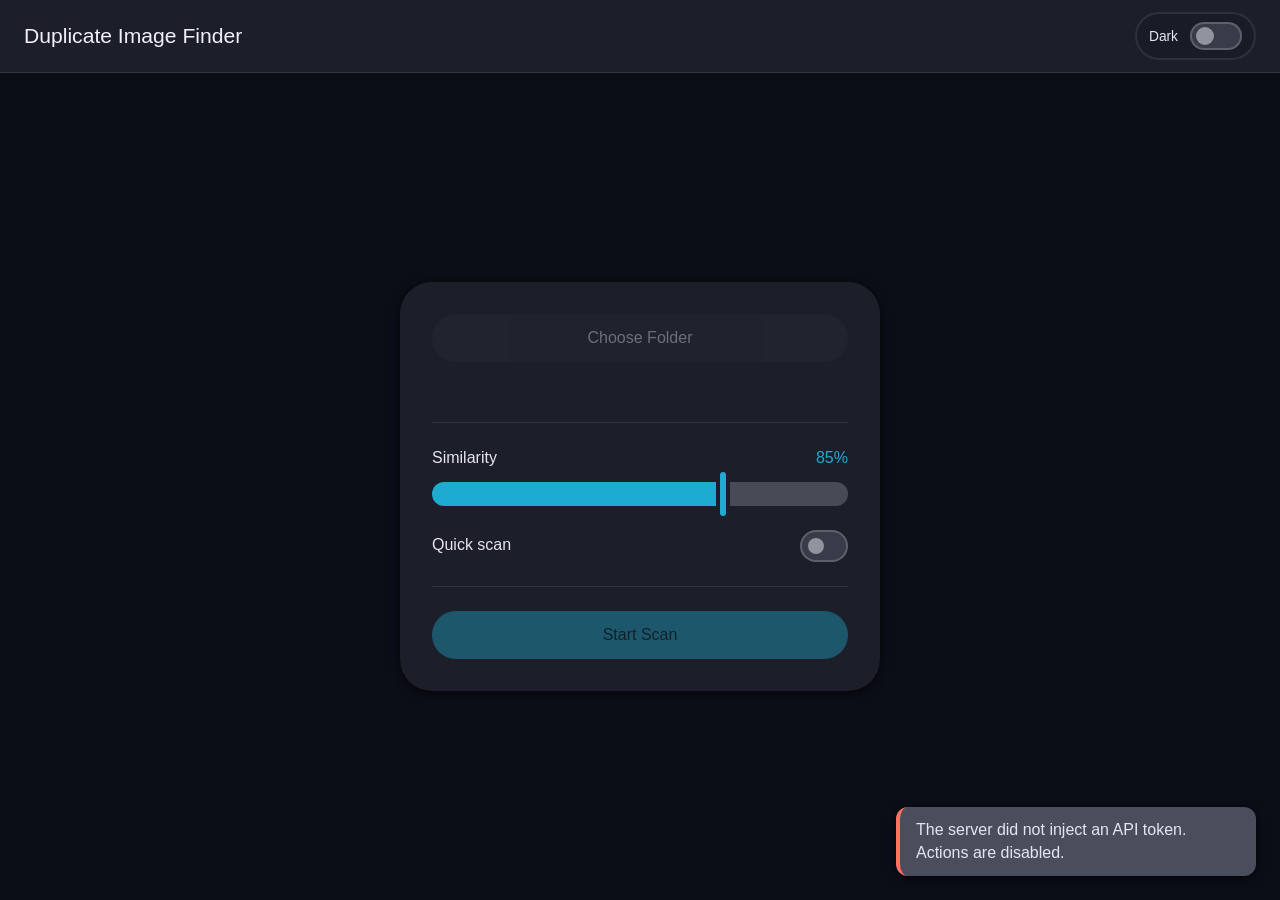
==== commit 02aa6496: "update" ====
--- a/python/duplicate_image_detector/index.html
+++ b/python/duplicate_image_detector/index.html
@@ -3,6 +3,7 @@
 <head>
   <meta charset="UTF-8">
   <meta name="viewport" content="width=device-width, initial-scale=1.0">
+  <meta name="dupefinder-api-token" content="__DUPEFINDER_API_TOKEN__">
   <title>Duplicate Image Finder</title>
   <style>
 /* ========================================================================
@@ -890,10 +891,22 @@
   display: flex;
   align-items: center;
   justify-content: center;
+  flex-wrap: wrap;
   gap: var(--ui-space-4);
   padding: var(--ui-space-4) var(--ui-space-6);
   background: var(--ui-elevated-1);
   border-top: 1px solid var(--ui-border-color-light);
+}
+
+.results__footer-note {
+  flex-basis: 100%;
+  color: var(--ui-warning);
+  font-size: var(--ui-font-s);
+  text-align: center;
+}
+
+.results__footer-note[hidden] {
+  display: none;
 }
 
 
@@ -1250,6 +1263,188 @@
   color: var(--ui-warning);
 }
 
+.image-card__kind-row,
+.compare__kind-row {
+  display: flex;
+  flex-wrap: wrap;
+  gap: var(--ui-space-2);
+  align-items: center;
+}
+
+.match-badge {
+  display: inline-flex;
+  align-items: center;
+  width: fit-content;
+  padding: var(--ui-space-1) var(--ui-space-2);
+  border: 1px solid var(--ui-border-color-med);
+  border-radius: var(--ui-radius-pill);
+  background: var(--ui-elevated-1);
+  color: var(--ui-text);
+  font-size: var(--ui-font-xs);
+  font-weight: var(--ui-font-weight-l);
+}
+
+.match-badge--exact { border-color: var(--ui-success); color: var(--ui-success); }
+.match-badge--pixel { border-color: var(--ui-info); color: var(--ui-info); }
+.match-badge--variant { border-color: var(--ui-warning); color: var(--ui-warning); }
+.match-badge--indirect { border-color: var(--ui-error); color: var(--ui-error); }
+.match-badge--reference { border-color: var(--ui-accent); color: var(--ui-accent); }
+
+.image-card__path,
+.compare__path,
+.compare__relative-path {
+  overflow-wrap: anywhere;
+  unicode-bidi: plaintext;
+  color: var(--ui-text-mute);
+  font-size: var(--ui-font-xs);
+  line-height: 1.4;
+}
+
+.compare__path {
+  max-height: 3.2em;
+  overflow: auto;
+}
+
+.compare__info-card {
+  max-height: 46%;
+  overflow: auto;
+}
+
+.image-card__path {
+  color: var(--ui-text);
+}
+
+.image-card__full-path {
+  font-size: var(--ui-font-xs);
+  color: var(--ui-text-mute);
+}
+
+.image-card__full-path summary {
+  cursor: pointer;
+  color: var(--ui-accent);
+}
+
+.image-card__full-path-value {
+  margin-top: var(--ui-space-1);
+  overflow-wrap: anywhere;
+  unicode-bidi: plaintext;
+}
+
+.image-card__name,
+.compare__filename,
+.quarantine-review__list li,
+.operation-failures__list li {
+  unicode-bidi: plaintext;
+}
+
+.image-card__actions {
+  display: grid;
+  grid-template-columns: 1fr 1fr;
+  gap: var(--ui-space-2);
+}
+
+.image-card__actions .btn {
+  min-width: 0;
+  white-space: normal;
+}
+
+.image-card[aria-busy="true"] {
+  opacity: var(--ui-state-disabled-opacity);
+  pointer-events: none;
+}
+
+.verification-text {
+  color: var(--ui-text-mute);
+  font-size: var(--ui-font-xs);
+  line-height: 1.4;
+  overflow-wrap: anywhere;
+}
+
+.operation-failures {
+  max-width: 1100px;
+  margin: 0 auto var(--ui-space-4);
+  padding: var(--ui-space-3) var(--ui-space-4);
+  border: 1px solid var(--ui-error);
+  border-radius: var(--ui-radius-m);
+  background: var(--ui-error-soft);
+  color: var(--ui-text);
+}
+
+.operation-failures[hidden] { display: none; }
+
+.operation-failures__title {
+  margin-bottom: var(--ui-space-2);
+  font-weight: var(--ui-font-weight-l);
+}
+
+.operation-failures__list,
+.quarantine-review__list {
+  margin: 0;
+  padding-left: var(--ui-space-5);
+  max-height: 220px;
+  overflow: auto;
+}
+
+.operation-failures__list li,
+.quarantine-review__list li {
+  margin-bottom: var(--ui-space-2);
+  overflow-wrap: anywhere;
+}
+
+.recovery-notice {
+  width: calc(100% - (2 * var(--ui-space-6)));
+  flex-shrink: 0;
+  margin-top: var(--ui-space-4);
+  border-color: var(--ui-warning);
+  background: var(--ui-warning-soft);
+}
+
+.recovery-notice__manifest {
+  margin: var(--ui-space-2) 0;
+  padding: var(--ui-space-2) var(--ui-space-3);
+  border-radius: var(--ui-radius-m);
+  background: var(--ui-elevated-1);
+  overflow-wrap: anywhere;
+  unicode-bidi: plaintext;
+}
+
+.quarantine-review {
+  max-width: 620px;
+}
+
+.quarantine-review__summary {
+  margin-bottom: var(--ui-space-3);
+}
+
+.quarantine-review__list-wrap {
+  padding: var(--ui-space-3);
+  border-radius: var(--ui-radius-m);
+  background: var(--ui-elevated-1);
+  margin-bottom: var(--ui-space-4);
+}
+
+.quarantine-review__failures[hidden] { display: none; }
+
+.quarantine-review__failures {
+  margin-bottom: var(--ui-space-4);
+  padding: var(--ui-space-3);
+  border: 1px solid var(--ui-error);
+  border-radius: var(--ui-radius-m);
+  background: var(--ui-error-soft);
+}
+
+.sr-only {
+  position: absolute;
+  width: 1px;
+  height: 1px;
+  padding: 0;
+  margin: -1px;
+  overflow: hidden;
+  clip: rect(0, 0, 0, 0);
+  white-space: nowrap;
+  border: 0;
+}
+
 
 /* -- MODAL --------------------------------------------------------------- */
 .modal-overlay {
@@ -1304,101 +1499,6 @@
   gap: var(--ui-space-3);
   justify-content: flex-end;
 }
-
-/* -- DELETE MODAL -------------------------------------------------------- */
-.delete-modal {
-  max-width: 420px;
-}
-
-.delete-modal__count {
-  margin-bottom: var(--ui-space-2);
-}
-
-.delete-modal__prompt {
-  color: var(--ui-text-mute);
-  font-size: var(--ui-font-s);
-}
-
-.delete-modal__options {
-  display: flex;
-  flex-direction: column;
-  gap: var(--ui-space-3);
-  margin-bottom: var(--ui-space-5);
-}
-
-.delete-modal__option {
-  display: flex;
-  align-items: center;
-  gap: var(--ui-space-4);
-  padding: var(--ui-space-4);
-  background: var(--ui-elevated-1);
-  border: 2px solid var(--ui-border-color-med);
-  border-radius: var(--ui-radius-l);
-  cursor: pointer;
-  text-align: left;
-  transition: all var(--ui-motion-fast);
-}
-
-.delete-modal__option:hover {
-  transform: translateY(-2px);
-  box-shadow: var(--ui-shadow-2);
-}
-
-.delete-modal__option:focus-visible {
-  outline: 2px solid var(--ui-state-focus-ring);
-  outline-offset: 2px;
-}
-
-.delete-modal__option--move:hover {
-  border-color: var(--ui-accent);
-  background: var(--ui-accent-faint);
-}
-
-.delete-modal__option--delete:hover {
-  border-color: var(--ui-error);
-  background: var(--ui-error-soft);
-}
-
-.delete-modal__option-icon {
-  font-size: 1.75rem;
-  flex-shrink: 0;
-  width: 48px;
-  height: 48px;
-  display: flex;
-  align-items: center;
-  justify-content: center;
-  background: var(--ui-elevated-3);
-  border-radius: var(--ui-radius-m);
-}
-
-.delete-modal__option--move:hover .delete-modal__option-icon {
-  background: var(--ui-accent-soft);
-}
-
-.delete-modal__option--delete:hover .delete-modal__option-icon {
-  background: var(--ui-error-soft);
-}
-
-.delete-modal__option-content {
-  flex: 1;
-}
-
-.delete-modal__option-title {
-  font-size: var(--ui-font-m);
-  font-weight: var(--ui-font-weight-l);
-  color: var(--ui-text-strong);
-  margin-bottom: var(--ui-space-1);
-}
-
-.delete-modal__option--delete .delete-modal__option-title {
-  color: var(--ui-error);
-}
-
-.delete-modal__option-desc {
-  font-size: var(--ui-font-s);
-  color: var(--ui-text-mute);
-}
-
 
 /* -- CONTEXT MENU -------------------------------------------------------- */
 .context-menu {
@@ -2019,13 +2119,15 @@
     <!-- Header -->
     <header class="app__header">
       <h1 class="app__title">Duplicate Image Finder</h1>
-      <button class="theme-toggle" id="themeToggle" type="button" title="Toggle theme">
+      <button class="theme-toggle" id="themeToggle" type="button" title="Toggle theme" aria-label="Toggle color theme">
         <span class="theme-toggle__label" id="themeLabel">Dark</span>
         <div class="theme-toggle__pill">
           <div class="theme-toggle__thumb"></div>
         </div>
       </button>
     </header>
+
+    <div class="operation-failures recovery-notice" id="recoveryNotice" role="alert" hidden></div>
 
     <!-- Main Content -->
     <main class="app__main">
@@ -2096,7 +2198,7 @@
       <!-- Scanning Screen -->
       <section id="scanningScreen" class="screen scanning">
         <div class="scanning__container">
-          <h2 class="scanning__heading" id="scanHeading">Initializing...</h2>
+          <h2 class="scanning__heading" id="scanHeading" aria-live="polite">Initializing...</h2>
 
           <div class="scanning__loader" id="scanLoader">
             <div class="scanning__spinner"></div>
@@ -2106,7 +2208,7 @@
             <div class="scanning__progress-bar">
               <div class="scanning__progress-fill" id="progressFill" style="width: 0%"></div>
             </div>
-            <div class="scanning__time-estimate" id="timeEstimate"></div>
+            <div class="scanning__time-estimate" id="timeEstimate" aria-live="polite"></div>
           </div>
 
           <div class="scanning__actions">
@@ -2126,7 +2228,7 @@
           <div class="results__nav">
             <button class="btn btn--secondary btn--small" id="firstClusterBtn">&laquo; First</button>
             <button class="btn btn--secondary btn--small" id="prevClusterBtn">&larr; Previous</button>
-            <span class="results__nav-text" id="clusterNav">1 of 0</span>
+            <span class="results__nav-text" id="clusterNav" aria-live="polite">0 of 0</span>
             <button class="btn btn--secondary btn--small" id="nextClusterBtn">Next &rarr;</button>
             <button class="btn btn--secondary btn--small" id="lastClusterBtn">Last &raquo;</button>
           </div>
@@ -2135,109 +2237,113 @@
             <!-- Filter Split Button -->
             <div style="position: relative; z-index: 1000;">
               <div class="ui-split" id="filterSplitBtn">
-                <button class="ui-split__main" type="button" id="filterMainBtn">
-                  Hide/Show
+                <button class="ui-split__main" type="button" id="filterMainBtn"
+                        aria-haspopup="menu" aria-controls="filterMenu" aria-expanded="false">
+                  Filter: All
                 </button>
-                <button class="ui-split__arrow" type="button" id="filterToggleBtn">
+                <button class="ui-split__arrow" type="button" id="filterToggleBtn" aria-label="Open result filters"
+                        aria-haspopup="menu" aria-controls="filterMenu" aria-expanded="false">
                   <svg width="12" height="12" viewBox="0 0 24 24" fill="none" stroke="currentColor" stroke-width="2">
                     <polyline points="6 9 12 15 18 9"></polyline>
                   </svg>
                 </button>
               </div>
-              <div class="ui-menu" id="filterMenu">
-                <button class="ui-menu__item" data-filter="perfect">Only 100%</button>
-                <button class="ui-menu__item" data-filter="non-perfect">Only 99% or less</button>
-                <button class="ui-menu__item" data-filter="all">Reset</button>
+              <div class="ui-menu" id="filterMenu" role="menu" aria-hidden="true" inert>
+                <button class="ui-menu__item ui-menu__item--selected" role="menuitemradio" aria-checked="true" data-filter="all">All results</button>
+                <button class="ui-menu__item" role="menuitemradio" aria-checked="false" data-filter="exact">Byte-exact</button>
+                <button class="ui-menu__item" role="menuitemradio" aria-checked="false" data-filter="pixel">Pixel-identical</button>
+                <button class="ui-menu__item" role="menuitemradio" aria-checked="false" data-filter="review">Variants / Review</button>
               </div>
             </div>
 
             <!-- Auto-mark Split Button -->
             <div style="position: relative; z-index: 1000;">
               <div class="ui-split" id="automarkSplitBtn">
-                <button class="ui-split__main" type="button" id="automarkMainBtn">
+                <button class="ui-split__main" type="button" id="automarkMainBtn"
+                        aria-haspopup="menu" aria-controls="automarkMenu" aria-expanded="false">
                   Mark Options
                 </button>
-                <button class="ui-split__arrow" type="button" id="automarkToggleBtn">
+                <button class="ui-split__arrow" type="button" id="automarkToggleBtn" aria-label="Open mark options"
+                        aria-haspopup="menu" aria-controls="automarkMenu" aria-expanded="false">
                   <svg width="12" height="12" viewBox="0 0 24 24" fill="none" stroke="currentColor" stroke-width="2">
                     <polyline points="6 9 12 15 18 9"></polyline>
                   </svg>
                 </button>
               </div>
-              <div class="ui-menu" id="automarkMenu">
-                <button class="ui-menu__item" data-action="mark-all-perfect">Mark all 100%</button>
-                <button class="ui-menu__item" data-action="mark-all-imperfect">Mark all 99% or less</button>
-                <button class="ui-menu__item" data-action="reset">Reset</button>
+              <div class="ui-menu" id="automarkMenu" role="menu" aria-hidden="true" inert>
+                <button class="ui-menu__item" role="menuitem" data-action="mark-exact">Mark byte-exact copies</button>
+                <button class="ui-menu__item" role="menuitem" data-action="reset">Reset</button>
               </div>
             </div>
 
-            <button class="btn btn--danger btn--small" id="deleteMarkedBtn">Delete Marked</button>
+            <button class="btn btn--danger btn--small" id="reviewQuarantineBtn">Review Quarantine</button>
           </div>
         </div>
 
         <div class="results__instructions">
-          Click to mark for deletion &bull; Double-click to compare &bull; Arrow keys to navigate groups &bull;
-          C to compare &bull; Blue = reference &bull; Red = marked
+          Use each card's buttons to compare or mark for quarantine &bull; Arrow keys navigate groups &bull;
+          Blue = comparison reference &bull; Red = marked for quarantine
         </div>
+
+        <div class="operation-failures" id="operationFailures" role="alert" hidden></div>
 
         <div class="results__grid-container">
           <div class="results__grid" id="imageGrid"></div>
         </div>
 
         <div class="results__footer">
-          <button class="btn btn--secondary" id="undoBtn" disabled>Undo Last Deletion</button>
+          <div class="results__footer-note" id="startOverSafetyHint" role="status" hidden>
+            Undo Last Quarantine before starting over. To leave without undoing, close this app window intentionally.
+          </div>
+          <button class="btn btn--secondary" id="undoBtn" disabled>Undo Last Quarantine</button>
           <button class="btn btn--secondary" id="startOverBtn">Start Over</button>
         </div>
       </section>
     </main>
   </div>
 
-  <!-- Delete Confirmation Modal -->
-  <div class="modal-overlay" id="deleteModal">
-    <div class="modal delete-modal">
-      <h3 class="modal__title">Delete Marked Files</h3>
-      <div class="modal__content" id="deleteModalContent">
-        <p class="delete-modal__count">You have <strong id="deleteFileCount">0</strong> file(s) marked for deletion.</p>
-        <p class="delete-modal__prompt">Choose how to handle them:</p>
-      </div>
-      <div class="delete-modal__options">
-        <button class="delete-modal__option delete-modal__option--move" id="moveToFolderBtn">
-          <div class="delete-modal__option-icon">📁</div>
-          <div class="delete-modal__option-content">
-            <div class="delete-modal__option-title">Move to _dupes folder</div>
-            <div class="delete-modal__option-desc">Files can be recovered later</div>
-          </div>
-        </button>
-        <button class="delete-modal__option delete-modal__option--delete" id="permanentDeleteBtn">
-          <div class="delete-modal__option-icon">🗑️</div>
-          <div class="delete-modal__option-content">
-            <div class="delete-modal__option-title">Permanently Delete</div>
-            <div class="delete-modal__option-desc">Files will be gone forever</div>
-          </div>
-        </button>
+  <!-- Immutable quarantine review modal -->
+  <div class="modal-overlay" id="quarantineModal" role="dialog" aria-modal="true"
+       aria-labelledby="quarantineTitle" aria-describedby="quarantineSummary" aria-hidden="true" inert>
+    <div class="modal quarantine-review" tabindex="-1" id="quarantineDialog">
+      <h3 class="modal__title" id="quarantineTitle">Review Quarantine</h3>
+      <div class="modal__content">
+        <p class="quarantine-review__summary" id="quarantineSummary">
+          The server prepared an immutable snapshot of <strong id="quarantineFileCount">0</strong> file(s).
+        </p>
+        <p class="verification-text">
+          All-frame pixel matches mean decoded visual content matches; metadata or encoding may differ. Manual review is still required.
+        </p>
+        <div class="quarantine-review__list-wrap">
+          <ol class="quarantine-review__list" id="quarantineFileList"></ol>
+        </div>
+        <div class="quarantine-review__failures" id="quarantineFailures" role="alert" hidden></div>
       </div>
       <div class="modal__actions">
-        <button class="btn btn--secondary" id="cancelDeleteBtn">Cancel</button>
+        <button class="btn btn--secondary" id="cancelQuarantineBtn">Cancel</button>
+        <button class="btn btn--danger" id="commitQuarantineBtn">Move to Quarantine</button>
       </div>
     </div>
   </div>
 
   <!-- Context Menu -->
-  <div class="context-menu" id="contextMenu">
-    <button class="context-menu__item" data-action="compare">Compare with Reference</button>
+  <div class="context-menu" id="contextMenu" role="menu" aria-hidden="true" inert>
+    <button class="context-menu__item" role="menuitem" data-action="compare">Compare with Reference</button>
     <div class="context-menu__divider"></div>
-    <button class="context-menu__item" data-action="open-folder">Show in Folder</button>
-    <button class="context-menu__item" data-action="open-image">Open Image</button>
-    <button class="context-menu__item context-menu__item--danger" data-action="toggle-mark" id="contextMarkLabel">Mark for Deletion</button>
+    <button class="context-menu__item" role="menuitem" data-action="open-folder">Show in Folder</button>
+    <button class="context-menu__item" role="menuitem" data-action="open-image">Open Image</button>
+    <button class="context-menu__item context-menu__item--danger" role="menuitem" data-action="toggle-mark" id="contextMarkLabel">Mark for Quarantine</button>
   </div>
 
   <!-- Toast Container -->
-  <div class="toast-container" id="toastContainer"></div>
+  <div class="toast-container" id="toastContainer" aria-live="polite" aria-atomic="true"></div>
 
   <!-- Comparison Modal -->
-  <div class="compare-overlay" id="compareModal">
+  <div class="compare-overlay" id="compareModal" role="dialog" aria-modal="true"
+       aria-labelledby="compareTitle" aria-hidden="true" inert>
     <div class="compare">
       <div class="compare__header">
-        <h2 class="compare__title">Compare Images</h2>
+        <h2 class="compare__title" id="compareTitle">Compare Images</h2>
         <button class="compare__close" id="compareCloseBtn">Close</button>
       </div>
 
@@ -2254,6 +2360,10 @@
           </div>
           <div class="compare__info-card">
             <div class="compare__filename" id="compareNameLeft"></div>
+            <div class="compare__relative-path" id="compareRelativeLeft"></div>
+            <div class="compare__path" id="comparePathLeft"></div>
+            <div class="compare__kind-row" id="compareKindLeft"></div>
+            <div class="verification-text" id="compareVerificationLeft"></div>
             <div class="compare__stats">
               <div class="compare__stat">
                 <span class="compare__stat-label">Resolution</span>
@@ -2271,8 +2381,16 @@
                 <span class="compare__stat-label">Type</span>
                 <span class="compare__stat-value" id="compareTypeLeft"></span>
               </div>
+              <div class="compare__stat">
+                <span class="compare__stat-label">Frames / pages</span>
+                <span class="compare__stat-value" id="compareFramesLeft"></span>
+              </div>
+              <div class="compare__stat">
+                <span class="compare__stat-label">Alpha</span>
+                <span class="compare__stat-value" id="compareAlphaLeft"></span>
+              </div>
             </div>
-            <button class="btn btn--primary compare__action-btn" id="compareKeepLeft">Keep This</button>
+            <button class="btn btn--secondary compare__action-btn" id="compareMarkLeft">Mark Left for Quarantine</button>
           </div>
         </div>
 
@@ -2286,6 +2404,10 @@
           </div>
           <div class="compare__info-card">
             <div class="compare__filename" id="compareNameRight"></div>
+            <div class="compare__relative-path" id="compareRelativeRight"></div>
+            <div class="compare__path" id="comparePathRight"></div>
+            <div class="compare__kind-row" id="compareKindRight"></div>
+            <div class="verification-text" id="compareVerificationRight"></div>
             <div class="compare__stats">
               <div class="compare__stat">
                 <span class="compare__stat-label">Resolution</span>
@@ -2303,8 +2425,16 @@
                 <span class="compare__stat-label">Type</span>
                 <span class="compare__stat-value" id="compareTypeRight"></span>
               </div>
+              <div class="compare__stat">
+                <span class="compare__stat-label">Frames / pages</span>
+                <span class="compare__stat-value" id="compareFramesRight"></span>
+              </div>
+              <div class="compare__stat">
+                <span class="compare__stat-label">Alpha</span>
+                <span class="compare__stat-value" id="compareAlphaRight"></span>
+              </div>
             </div>
-            <button class="btn btn--danger compare__action-btn" id="compareKeepRight">Mark for Deletion</button>
+            <button class="btn btn--secondary compare__action-btn" id="compareMarkRight">Mark Right for Quarantine</button>
           </div>
         </div>
       </div>
@@ -2316,7 +2446,7 @@
       </div>
 
       <div class="compare__footer">
-        <div class="compare__similarity" id="compareSimilarity">Similarity: 100%</div>
+        <div class="compare__similarity" id="compareSimilarity" role="status">No direct score</div>
         <div class="compare__nav">
           <button class="btn btn--secondary btn--small" id="comparePrevBtn">Previous Pair</button>
           <button class="btn btn--secondary btn--small" id="compareSwapBtn">Swap</button>
@@ -2327,62 +2457,126 @@
   </div>
 
   <script>
-/* ========================================================================
- * DUPLICATE IMAGE FINDER - V2 WEB UI
- * JavaScript Application Logic
- * ======================================================================== */
+'use strict';
 
 const API_BASE = '';
-
-// Heartbeat to keep server alive (server shuts down if no heartbeat for 15s)
-setInterval(() => {
-  fetch('/api/heartbeat', { method: 'POST' }).catch(() => {});
-}, 5000); // Send heartbeat every 5 seconds
-
-// Detect when tab/window is closing and stop sending heartbeats
-window.addEventListener('beforeunload', () => {
-  // Send shutdown signal (use sendBeacon for reliability during page unload)
-  console.log('Page unloading - sending shutdown signal');
-  navigator.sendBeacon('/api/shutdown');
-});
-
-// State
+const API_TOKEN = document.querySelector('meta[name="dupefinder-api-token"]')?.content || '';
+
+function apiTokenReady() {
+  return Boolean(API_TOKEN) && !API_TOKEN.startsWith('__DUPEFINDER_');
+}
+const FILTER_LABELS = {
+  all: 'All',
+  exact: 'Byte-exact',
+  pixel: 'Pixel-identical',
+  review: 'Variants / Review'
+};
+const KIND_DETAILS = {
+  exact: {
+    label: 'Byte-exact',
+    badgeClass: 'match-badge--exact',
+    description: 'The complete file bytes match.'
+  },
+  pixel_duplicate: {
+    label: 'All-frame pixel match',
+    badgeClass: 'match-badge--pixel',
+    description: 'Decoded visual content matches across every frame/page, but metadata or encoding may differ. Manual review required.'
+  },
+  variant: {
+    label: 'Geometry-verified variant',
+    badgeClass: 'match-badge--variant',
+    description: 'Geometric verification found related visual content. Manual review required.'
+  },
+  indirect: {
+    label: 'Indirect link',
+    badgeClass: 'match-badge--indirect',
+    description: 'This member is linked through another result. There is no direct score against the comparison reference.'
+  },
+  reference: {
+    label: 'Comparison reference',
+    badgeClass: 'match-badge--reference',
+    description: 'This image anchors comparisons in this group. It is not a quality recommendation.'
+  }
+};
+
+class ApiError extends Error {
+  constructor(message, status, payload) {
+    super(message);
+    this.name = 'ApiError';
+    this.status = status;
+    this.payload = payload;
+  }
+}
+
+const SESSION_STORAGE_KEY = 'dupefinder-active-session';
 let sessionId = null;
+let folderToken = null;
+let selectedFolderDisplay = '';
 let clusters = [];
+let markedResultIds = new Set();
 let currentClusterIndex = 0;
-let markedFiles = new Set();
+let currentFilter = 'all';
 let canUndo = false;
-let selectedFolder = '';
-let isPaused = false;
-let startTime = null;
+let recoveryRequired = false;
+let recoveryManifestPath = '';
+let recoverySummary = '';
+let sessionRestoreBlocked = false;
+let sessionRestoreError = '';
+let activeEventSource = null;
+let scanGeneration = 0;
+let scanState = 'idle';
+let currentScanStage = 'Initializing...';
+let cancelRequestPending = false;
+let markingRequestPending = false;
+let operationRequestPending = false;
+let quarantineSelectionToken = null;
+let quarantinePreviousFocus = null;
+
 let totalFiles = 0;
 let processedFiles = 0;
-let currentFilter = 'all'; // 'all', 'perfect', 'non-perfect'
-
-// Comparison state
-let compareLeftMember = null;
-let compareRightMember = null;
-let compareMode = 'side-by-side'; // 'side-by-side', 'overlay', 'swipe'
+let lastProgressTime = null;
+let lastProgressCount = 0;
+let lastProgressTotal = 0;
+let smoothedRate = null;
+let progressSamples = [];
+const RATE_SMOOTHING_FACTOR = 0.3;
+const MIN_SAMPLES_FOR_ESTIMATE = 3;
+const MAX_SAMPLES = 10;
+
+let contextMenuTargetId = null;
+
+let compareClusterId = null;
+let compareReferenceId = null;
+let compareMemberIds = [];
+let compareCurrentPairIndex = 0;
+let compareSwapped = false;
+let compareMode = 'side-by-side';
 let compareZoom = 1;
 let comparePan = { left: { x: 0, y: 0 }, right: { x: 0, y: 0 } };
 let compareIsDragging = false;
-let compareDragSide = 'left'; // Which side is being dragged
+let compareDragSide = 'left';
 let compareDragStart = { x: 0, y: 0 };
-let compareNonRefMembers = []; // All members except reference, for navigation
-let compareCurrentPairIndex = 0;
 let compareSwipeDragging = false;
-let compareSwipePosition = 50; // Percentage position of swipe divider
-
-// Time estimation state
-let lastProgressTime = null;
-let lastProgressCount = 0;
-let smoothedRate = null;
-let progressSamples = [];
-const RATE_SMOOTHING_FACTOR = 0.3; // Lower = smoother, higher = more responsive
-const MIN_SAMPLES_FOR_ESTIMATE = 3;
-const MAX_SAMPLES = 10;
-
-// DOM Elements
+let compareSwipePosition = 50;
+
+function rememberSession(value) {
+  sessionId = value ? String(value) : null;
+  try {
+    if (sessionId) sessionStorage.setItem(SESSION_STORAGE_KEY, sessionId);
+    else sessionStorage.removeItem(SESSION_STORAGE_KEY);
+  } catch (_error) {
+    // The app still works if a browser policy disables session storage.
+  }
+}
+
+function rememberedSession() {
+  try {
+    return sessionStorage.getItem(SESSION_STORAGE_KEY) || '';
+  } catch (_error) {
+    return '';
+  }
+}
+
 const screens = {
   setup: document.getElementById('setupScreen'),
   scanning: document.getElementById('scanningScreen'),
@@ -2416,21 +2610,24 @@
   automarkMainBtn: document.getElementById('automarkMainBtn'),
   automarkToggleBtn: document.getElementById('automarkToggleBtn'),
   automarkMenu: document.getElementById('automarkMenu'),
-  deleteMarkedBtn: document.getElementById('deleteMarkedBtn'),
+  reviewQuarantineBtn: document.getElementById('reviewQuarantineBtn'),
   undoBtn: document.getElementById('undoBtn'),
   startOverBtn: document.getElementById('startOverBtn'),
-  deleteModal: document.getElementById('deleteModal'),
-  deleteModalContent: document.getElementById('deleteModalContent'),
-  deleteFileCount: document.getElementById('deleteFileCount'),
-  cancelDeleteBtn: document.getElementById('cancelDeleteBtn'),
-  moveToFolderBtn: document.getElementById('moveToFolderBtn'),
-  permanentDeleteBtn: document.getElementById('permanentDeleteBtn'),
+  startOverSafetyHint: document.getElementById('startOverSafetyHint'),
+  recoveryNotice: document.getElementById('recoveryNotice'),
+  operationFailures: document.getElementById('operationFailures'),
+  quarantineModal: document.getElementById('quarantineModal'),
+  quarantineDialog: document.getElementById('quarantineDialog'),
+  quarantineFileCount: document.getElementById('quarantineFileCount'),
+  quarantineFileList: document.getElementById('quarantineFileList'),
+  quarantineFailures: document.getElementById('quarantineFailures'),
+  cancelQuarantineBtn: document.getElementById('cancelQuarantineBtn'),
+  commitQuarantineBtn: document.getElementById('commitQuarantineBtn'),
   themeToggle: document.getElementById('themeToggle'),
   themeLabel: document.getElementById('themeLabel'),
   toastContainer: document.getElementById('toastContainer'),
   contextMenu: document.getElementById('contextMenu'),
   contextMarkLabel: document.getElementById('contextMarkLabel'),
-  // Comparison modal elements
   compareModal: document.getElementById('compareModal'),
   compareCloseBtn: document.getElementById('compareCloseBtn'),
   compareImageLeft: document.getElementById('compareImageLeft'),
@@ -2439,6 +2636,14 @@
   compareWrapperRight: document.getElementById('compareWrapperRight'),
   compareNameLeft: document.getElementById('compareNameLeft'),
   compareNameRight: document.getElementById('compareNameRight'),
+  compareRelativeLeft: document.getElementById('compareRelativeLeft'),
+  compareRelativeRight: document.getElementById('compareRelativeRight'),
+  comparePathLeft: document.getElementById('comparePathLeft'),
+  comparePathRight: document.getElementById('comparePathRight'),
+  compareKindLeft: document.getElementById('compareKindLeft'),
+  compareKindRight: document.getElementById('compareKindRight'),
+  compareVerificationLeft: document.getElementById('compareVerificationLeft'),
+  compareVerificationRight: document.getElementById('compareVerificationRight'),
   compareDimsLeft: document.getElementById('compareDimsLeft'),
   compareDimsRight: document.getElementById('compareDimsRight'),
   compareSizeLeft: document.getElementById('compareSizeLeft'),
@@ -2447,8 +2652,12 @@
   compareDateRight: document.getElementById('compareDateRight'),
   compareTypeLeft: document.getElementById('compareTypeLeft'),
   compareTypeRight: document.getElementById('compareTypeRight'),
-  compareKeepLeft: document.getElementById('compareKeepLeft'),
-  compareKeepRight: document.getElementById('compareKeepRight'),
+  compareFramesLeft: document.getElementById('compareFramesLeft'),
+  compareFramesRight: document.getElementById('compareFramesRight'),
+  compareAlphaLeft: document.getElementById('compareAlphaLeft'),
+  compareAlphaRight: document.getElementById('compareAlphaRight'),
+  compareMarkLeft: document.getElementById('compareMarkLeft'),
+  compareMarkRight: document.getElementById('compareMarkRight'),
   compareSimilarity: document.getElementById('compareSimilarity'),
   comparePrevBtn: document.getElementById('comparePrevBtn'),
   compareNextBtn: document.getElementById('compareNextBtn'),
@@ -2459,223 +2668,504 @@
   compareDivider: document.getElementById('compareDivider')
 };
 
-// Context menu state
-let contextMenuTarget = null;  // { path, index }
-
-
-/* -- UTILITIES ----------------------------------------------------------- */
+function safeDisplayText(value) {
+  return String(value).replace(/[\u0000-\u001f\u007f-\u009f\u061c\u200e\u200f\u202a-\u202e\u2066-\u2069]/gu, character => {
+    const codePoint = character.codePointAt(0);
+    if (codePoint === 0x09) return '\\t';
+    if (codePoint === 0x0a) return '\\n';
+    if (codePoint === 0x0d) return '\\r';
+    return `\\u${codePoint.toString(16).padStart(4, '0')}`;
+  });
+}
+
+function setDisplayText(node, value) {
+  node.textContent = safeDisplayText(value);
+  node.dir = 'auto';
+}
+
+function createElement(tagName, className, text) {
+  const node = document.createElement(tagName);
+  if (className) node.className = className;
+  if (text !== undefined && text !== null) setDisplayText(node, text);
+  return node;
+}
+
+function clearNode(node) {
+  node.replaceChildren();
+}
+
 function showScreen(name) {
-  const transitionDuration = 400; // Match CSS transition duration
-
-  Object.keys(screens).forEach(key => {
-    const screen = screens[key];
-    const isTarget = key === name;
-    const isCurrentlyActive = screen.classList.contains('screen--active');
-
-    if (isCurrentlyActive && !isTarget) {
-      // Animate out the current screen
-      screen.classList.add('screen--exiting');
-      screen.classList.remove('screen--active');
-
-      // Clean up exiting class after animation
-      setTimeout(() => {
-        screen.classList.remove('screen--exiting');
-      }, transitionDuration);
-    } else if (isTarget && !isCurrentlyActive) {
-      // Slight delay before showing new screen for smoother crossfade
-      setTimeout(() => {
-        screen.classList.add('screen--active');
-      }, transitionDuration / 3);
+  Object.entries(screens).forEach(([key, screen]) => {
+    screen.classList.remove('screen--exiting');
+    screen.classList.toggle('screen--active', key === name);
+  });
+}
+
+function showToast(message, type = 'info') {
+  const toast = createElement('div', `toast toast--${type}`, message);
+  elements.toastContainer.appendChild(toast);
+  window.setTimeout(() => toast.remove(), 5000);
+}
+
+function apiErrorMessage(payload, fallback) {
+  if (payload && typeof payload === 'object') {
+    return payload.error || payload.message || fallback;
+  }
+  return fallback;
+}
+
+async function apiFetch(path, options = {}) {
+  const headers = new Headers(options.headers || {});
+  headers.set('X-DupeFinder-Token', API_TOKEN);
+  let body = options.body;
+  if (body !== undefined && body !== null && typeof body !== 'string' && !(body instanceof FormData)) {
+    headers.set('Content-Type', 'application/json');
+    body = JSON.stringify(body);
+  }
+
+  const response = await fetch(`${API_BASE}${path}`, { ...options, headers, body });
+  const contentType = response.headers.get('content-type') || '';
+  let payload = null;
+  if (response.status !== 204) {
+    if (contentType.includes('application/json')) {
+      payload = await response.json();
+    } else {
+      const text = await response.text();
+      payload = text ? { error: text } : null;
     }
+  }
+
+  if (!response.ok) {
+    throw new ApiError(apiErrorMessage(payload, `Request failed (${response.status})`), response.status, payload);
+  }
+  return payload || {};
+}
+
+function tokenizedUrl(path, parameters) {
+  const query = new URLSearchParams({ ...parameters, token: API_TOKEN });
+  return `${API_BASE}${path}?${query.toString()}`;
+}
+
+function thumbnailUrl(resultId, size) {
+  return tokenizedUrl('/api/thumbnail', {
+    session_id: sessionId || '',
+    result_id: resultId,
+    size: String(size)
   });
 }
 
-function showToast(message, type = 'info') {
-  const toast = document.createElement('div');
-  toast.className = `toast toast--${type}`;
-  toast.textContent = message;
-  elements.toastContainer.appendChild(toast);
-  setTimeout(() => toast.remove(), 4000);
-}
-
 function formatBytes(bytes) {
-  if (bytes < 1024) return bytes + ' B';
-  if (bytes < 1024 * 1024) return (bytes / 1024).toFixed(1) + ' KB';
-  return (bytes / (1024 * 1024)).toFixed(2) + ' MB';
-}
-
-function formatDate(timestamp) {
-  const date = new Date(timestamp * 1000);
-  const now = new Date();
-  const diffDays = Math.floor((now - date) / (1000 * 60 * 60 * 24));
-
-  if (diffDays === 0) return 'Today';
-  if (diffDays === 1) return 'Yesterday';
-  if (diffDays < 7) return `${diffDays}d ago`;
-  if (diffDays < 30) return `${Math.floor(diffDays / 7)}w ago`;
-  if (diffDays < 365) return `${Math.floor(diffDays / 30)}mo ago`;
-  return `${Math.floor(diffDays / 365)}y ago`;
-}
-
-function formatTimeRemaining(seconds) {
-  if (isPaused) return 'Paused';
-  if (!seconds || seconds < 1) return '';
-
-  const mins = Math.floor(seconds / 60);
-  const secs = Math.floor(seconds % 60);
-
-  if (mins === 0) {
-    return `${secs} sec left`;
-  } else if (secs === 0) {
-    return mins === 1 ? '1 min left' : `${mins} min left`;
-  } else {
-    const minText = mins === 1 ? '1 min' : `${mins} min`;
-    return `${minText} ${secs} sec left`;
-  }
-}
-
-function resetTimeEstimation() {
-  lastProgressTime = null;
-  lastProgressCount = 0;
-  smoothedRate = null;
-  progressSamples = [];
-}
-
-function updateTimeEstimate(currentCount, total) {
-  const now = Date.now();
-
-  // First update - just record the time
-  if (lastProgressTime === null) {
-    lastProgressTime = now;
-    lastProgressCount = currentCount;
-    return 'Calculating...';
-  }
-
-  // Calculate instantaneous rate (items per second)
-  const timeDelta = (now - lastProgressTime) / 1000;
-  const countDelta = currentCount - lastProgressCount;
-
-  // Avoid division by zero and skip if no progress
-  if (timeDelta < 0.1 || countDelta <= 0) {
-    // Return previous estimate if we have one
-    if (smoothedRate !== null && progressSamples.length >= MIN_SAMPLES_FOR_ESTIMATE) {
-      const remaining = (total - currentCount) / smoothedRate;
-      return formatTimeRemaining(remaining);
+  if (bytes === null || bytes === undefined || bytes === '') return 'Unknown';
+  const value = Number(bytes);
+  if (!Number.isFinite(value) || value < 0) return 'Unknown';
+  if (value < 1024) return `${value} B`;
+  if (value < 1024 * 1024) return `${(value / 1024).toFixed(1)} KB`;
+  if (value < 1024 * 1024 * 1024) return `${(value / (1024 * 1024)).toFixed(2)} MB`;
+  return `${(value / (1024 * 1024 * 1024)).toFixed(2)} GB`;
+}
+
+function formatExactDate(timestamp) {
+  if (timestamp === null || timestamp === undefined || timestamp === '') return 'Unknown';
+  const numeric = Number(timestamp);
+  if (!Number.isFinite(numeric)) return 'Unknown';
+  const milliseconds = numeric < 10_000_000_000 ? numeric * 1000 : numeric;
+  const date = new Date(milliseconds);
+  if (Number.isNaN(date.getTime())) return 'Unknown';
+  return date.toLocaleString(undefined, {
+    year: 'numeric', month: 'short', day: '2-digit',
+    hour: '2-digit', minute: '2-digit', second: '2-digit',
+    timeZoneName: 'short'
+  });
+}
+
+function frameCountText(member) {
+  const count = Number(member.frame_count);
+  return Number.isInteger(count) && count > 0 ? String(count) : 'Unknown';
+}
+
+function alphaText(member) {
+  if (member.has_alpha === true) return 'Yes';
+  if (member.has_alpha === false) return 'No';
+  return 'Unknown';
+}
+
+function dimensionText(member) {
+  const width = Number(member.width);
+  const height = Number(member.height);
+  if (!Number.isFinite(width) || width <= 0 || !Number.isFinite(height) || height <= 0) return 'Unknown';
+  const dimensions = `${width} × ${height}`;
+  return Number(member.frame_count) > 1 ? `${dimensions} (first frame/page)` : dimensions;
+}
+
+function formatVerification(verification) {
+  if (verification === null || verification === undefined || verification === '') return 'Verification: not provided';
+  if (typeof verification === 'string') return `Verification: ${verification}`;
+  if (typeof verification === 'object') {
+    const parts = Object.entries(verification)
+      .filter(([, value]) => value !== null && value !== undefined && value !== '')
+      .map(([key, value]) => `${key.replaceAll('_', ' ')}: ${String(value)}`);
+    return parts.length ? `Verification: ${parts.join(' · ')}` : 'Verification: not provided';
+  }
+  return `Verification: ${String(verification)}`;
+}
+
+function normaliseMember(member) {
+  return { ...member, id: String(member.id) };
+}
+
+function normaliseClusters(rawClusters) {
+  if (!Array.isArray(rawClusters)) throw new Error('Server response did not include a valid cluster list');
+  return rawClusters.map(cluster => ({
+    ...cluster,
+    id: String(cluster.id),
+    representative_id: cluster.representative_id === null || cluster.representative_id === undefined
+      ? null
+      : String(cluster.representative_id),
+    members: Array.isArray(cluster.members) ? cluster.members.map(normaliseMember) : [],
+    kinds: Array.isArray(cluster.kinds) ? [...cluster.kinds] : []
+  }));
+}
+
+function markedIdsFromPayload(payload, required = true) {
+  const marked = payload?.marked_ids ?? payload?.marked_result_ids ?? payload?.marked;
+  if (!Array.isArray(marked)) {
+    if (required) throw new Error('Server response omitted authoritative marked IDs');
+    return null;
+  }
+  return marked.map(String);
+}
+
+function extractFailures(payload) {
+  if (!payload || typeof payload !== 'object') return [];
+  const failures = [];
+  const append = candidate => {
+    if (Array.isArray(candidate)) failures.push(...candidate);
+    else if (candidate && typeof candidate === 'object') failures.push(candidate);
+  };
+  append(payload.failed);
+  append(payload.failures);
+  append(payload.rejected);
+  append(payload.failure);
+  append(payload.rollback_failures);
+  append(payload.undo_failure);
+  append(payload.undo_rollback_failures);
+  append(payload.details?.failed);
+  append(payload.details?.failures);
+  append(payload.details?.rejected);
+  if (failures.length) return failures;
+  const count = Number(payload.failed_count ?? (typeof payload.failed === 'number' ? payload.failed : 0));
+  return count > 0 ? [{ error: `${count} operation(s) failed without item details` }] : [];
+}
+
+function failureText(item) {
+  if (typeof item === 'string') return item;
+  if (!item || typeof item !== 'object') return 'Unknown failure';
+  const target = item.relative_path || item.name || item.result_id || item.id || 'Item';
+  const reason = item.error || item.message || 'Unknown failure';
+  return `${target}: ${reason}`;
+}
+
+function renderFailureRegion(container, failures, title) {
+  clearNode(container);
+  if (!failures.length) {
+    container.hidden = true;
+    return;
+  }
+  container.hidden = false;
+  container.appendChild(createElement('div', 'operation-failures__title', title));
+  const list = createElement('ul', 'operation-failures__list');
+  failures.forEach(item => list.appendChild(createElement('li', '', failureText(item))));
+  container.appendChild(list);
+}
+
+function clearOperationFailures() {
+  renderFailureRegion(elements.operationFailures, [], '');
+}
+
+function renderRecoveryNotice() {
+  clearNode(elements.recoveryNotice);
+  const noticeRequired = recoveryRequired || sessionRestoreBlocked;
+  elements.recoveryNotice.hidden = !noticeRequired;
+  if (!noticeRequired) return;
+
+  if (sessionRestoreBlocked && !recoveryRequired) {
+    elements.recoveryNotice.appendChild(createElement(
+      'div',
+      'operation-failures__title',
+      'The previous session could not be verified. New scans are locked.'
+    ));
+    elements.recoveryNotice.appendChild(createElement(
+      'div',
+      '',
+      sessionRestoreError || 'The server did not return authoritative state for the remembered session.'
+    ));
+    elements.recoveryNotice.appendChild(createElement(
+      'div',
+      '',
+      'Reload this page to retry. The remembered session is retained so a transient error cannot hide an available Undo.'
+    ));
+    return;
+  }
+
+  elements.recoveryNotice.appendChild(createElement(
+    'div',
+    'operation-failures__title',
+    'Manual recovery required. Automated file actions are locked.'
+  ));
+  elements.recoveryNotice.appendChild(createElement(
+    'div',
+    '',
+    recoverySummary || 'The server could not establish one safe, fully reconciled file state.'
+  ));
+  const manifest = createElement(
+    'div',
+    'recovery-notice__manifest',
+    recoveryManifestPath ? `Recovery manifest: ${recoveryManifestPath}` : 'Recovery manifest path was not provided.'
+  );
+  manifest.title = safeDisplayText(recoveryManifestPath || 'Recovery manifest path was not provided');
+  elements.recoveryNotice.appendChild(manifest);
+  elements.recoveryNotice.appendChild(createElement(
+    'div',
+    '',
+    'Review the manifest and file locations manually. Do not mark, quarantine, undo, or start over. Close this app window intentionally when you are ready to leave the locked session.'
+  ));
+}
+
+function applyRecoveryState(payload) {
+  if (!payload || typeof payload !== 'object') return;
+  if (typeof payload.recovery_required === 'boolean') {
+    recoveryRequired = payload.recovery_required;
+    if (recoveryRequired) {
+      recoveryManifestPath = String(payload.recovery_manifest_path ?? payload.manifest_path ?? '');
+      recoverySummary = String(payload.recovery_summary ?? '');
+    } else {
+      recoveryManifestPath = '';
+      recoverySummary = '';
     }
-    return 'Calculating...';
-  }
-
-  const instantRate = countDelta / timeDelta;
-
-  // Add to samples for moving average
-  progressSamples.push(instantRate);
-  if (progressSamples.length > MAX_SAMPLES) {
-    progressSamples.shift();
-  }
-
-  // Calculate moving average
-  const avgRate = progressSamples.reduce((a, b) => a + b, 0) / progressSamples.length;
-
-  // Apply exponential smoothing
-  if (smoothedRate === null) {
-    smoothedRate = avgRate;
-  } else {
-    smoothedRate = RATE_SMOOTHING_FACTOR * avgRate + (1 - RATE_SMOOTHING_FACTOR) * smoothedRate;
-  }
-
-  // Update for next calculation
-  lastProgressTime = now;
-  lastProgressCount = currentCount;
-
-  // Don't show estimate until we have enough samples
-  if (progressSamples.length < MIN_SAMPLES_FOR_ESTIMATE) {
-    return 'Calculating...';
-  }
-
-  // Calculate remaining time
-  const remaining = (total - currentCount) / smoothedRate;
-
-  // Sanity check - cap at reasonable maximum (2 hours)
-  if (remaining > 7200) {
-    return 'Calculating...';
-  }
-
-  return formatTimeRemaining(remaining);
-}
-
-
-/* -- THEME --------------------------------------------------------------- */
+  } else if (recoveryRequired) {
+    if (Object.hasOwn(payload, 'recovery_manifest_path')) {
+      recoveryManifestPath = String(payload.recovery_manifest_path ?? '');
+    }
+    if (Object.hasOwn(payload, 'recovery_summary')) {
+      recoverySummary = String(payload.recovery_summary ?? '');
+    }
+  }
+  renderRecoveryNotice();
+  if (recoveryRequired) {
+    if (quarantineModalOpen()) hideQuarantineModal();
+    hideContextMenu();
+    setDropdownOpen(
+      elements.automarkMenu,
+      document.getElementById('automarkSplitBtn'),
+      [elements.automarkMainBtn, elements.automarkToggleBtn],
+      false
+    );
+  }
+  elements.browseFolderBtn.disabled = recoveryRequired || sessionRestoreBlocked;
+  elements.startScanBtn.disabled = recoveryRequired || sessionRestoreBlocked || !folderToken;
+  if (elements.compareModal.classList.contains('compare-overlay--visible')) updateCompareView();
+  if (screens.results.classList.contains('screen--active')) updateStats(filteredClusterEntries());
+}
+
+function kindForMember(member) {
+  if (member.is_representative || member.match_kind === 'reference') return 'reference';
+  return KIND_DETAILS[member.match_kind] ? member.match_kind : 'indirect';
+}
+
+function makeKindBadge(member) {
+  const kind = kindForMember(member);
+  const details = KIND_DETAILS[kind];
+  const badge = createElement('span', `match-badge ${details.badgeClass}`, details.label);
+  badge.title = details.description;
+  return badge;
+}
+
+function peerCount(member, field) {
+  const count = Number(member?.[field]);
+  return Number.isInteger(count) && count > 0 ? count : 0;
+}
+
+function appendPeerBadges(container, member) {
+  const kind = kindForMember(member);
+  const exactPeers = peerCount(member, 'exact_peer_count');
+  const pixelPeers = peerCount(member, 'pixel_peer_count');
+  if (exactPeers > 0 && kind !== 'exact') {
+    const badge = createElement('span', 'match-badge match-badge--exact', `Byte-exact peer (${exactPeers})`);
+    badge.title = 'This file has one or more byte-exact peers in the group, independently of the comparison reference.';
+    container.appendChild(badge);
+  }
+  if (pixelPeers > 0 && kind !== 'pixel_duplicate') {
+    const badge = createElement('span', 'match-badge match-badge--pixel', `Pixel-identical peer (${pixelPeers})`);
+    badge.title = 'Decoded visual content matches across every frame/page, but metadata or encoding may differ. Manual review required.';
+    container.appendChild(badge);
+  }
+}
+
+function memberReviewText(member) {
+  const details = KIND_DETAILS[kindForMember(member)];
+  const verification = formatVerification(member.verification);
+  const peerWarning = peerCount(member, 'pixel_peer_count') > 0 && kindForMember(member) !== 'pixel_duplicate'
+    ? ' A pixel-identical peer has matching decoded visual content, but metadata or encoding may differ. Manual review required.'
+    : '';
+  return `${details.description}${peerWarning} ${verification}`;
+}
+
+function similarityText(member) {
+  const kind = kindForMember(member);
+  if (kind === 'reference') return 'Comparison reference';
+  if (kind === 'exact') return 'Byte-exact';
+  if (kind === 'pixel_duplicate') return 'All-frame pixel match · Review metadata/encoding';
+  if (kind === 'indirect') return 'No direct score · Indirect link';
+  if (member.similarity === null || member.similarity === undefined) return 'Direct score unavailable · Manual review';
+  const score = Number(member.similarity);
+  return Number.isFinite(score) ? `${(score * 100).toFixed(1)}% similarity · Manual review` : 'No direct score';
+}
+
+function referenceForCluster(cluster) {
+  return cluster.members.find(member => member.id === cluster.representative_id)
+    || cluster.members.find(member => member.is_representative)
+    || null;
+}
+
+function memberMatchesFilter(member) {
+  if (member.is_representative || member.match_kind === 'reference') return false;
+  if (currentFilter === 'all') return true;
+  if (currentFilter === 'exact') return member.match_kind === 'exact' || peerCount(member, 'exact_peer_count') > 0;
+  if (currentFilter === 'pixel') return member.match_kind === 'pixel_duplicate' || peerCount(member, 'pixel_peer_count') > 0;
+  return member.match_kind === 'variant' || member.match_kind === 'indirect';
+}
+
+function filteredClusterEntries() {
+  const entries = [];
+  clusters.forEach(cluster => {
+    const reference = referenceForCluster(cluster);
+    const matching = cluster.members.filter(memberMatchesFilter);
+    if (!matching.length) return;
+    const members = [];
+    if (reference) members.push(reference);
+    matching.forEach(member => {
+      if (!members.some(existing => existing.id === member.id)) members.push(member);
+    });
+    if (members.length > (reference ? 1 : 0)) entries.push({ cluster, reference, members, matchingCount: matching.length });
+  });
+  return entries;
+}
+
+function setAuthoritativeState(payload, options = {}) {
+  const { requireClusters = false, requireMarks = false } = options;
+  if (Array.isArray(payload?.clusters)) {
+    clusters = normaliseClusters(payload.clusters);
+  } else if (requireClusters) {
+    throw new Error('Server response omitted authoritative clusters');
+  }
+
+  const marked = markedIdsFromPayload(payload, requireMarks);
+  if (marked) markedResultIds = new Set(marked);
+  if (typeof payload?.can_undo === 'boolean') canUndo = payload.can_undo;
+  applyRecoveryState(payload);
+
+  const entries = filteredClusterEntries();
+  currentClusterIndex = entries.length ? Math.min(currentClusterIndex, entries.length - 1) : 0;
+  reconcileCompareState();
+  if (screens.results.classList.contains('screen--active')) renderCurrentCluster();
+}
+
+function clusteredResultIds() {
+  return new Set(clusters.flatMap(cluster => cluster.members.map(member => member.id)));
+}
+
+async function refreshAuthoritativeState(capturedSession) {
+  try {
+    const payload = await apiFetch(`/api/clusters/${encodeURIComponent(capturedSession)}`);
+    if (sessionId !== capturedSession) return { refreshed: false, stale: true, error: null };
+    setAuthoritativeState(payload, { requireClusters: true, requireMarks: true });
+    return { refreshed: true, stale: false, error: null };
+  } catch (error) {
+    return { refreshed: false, stale: false, error };
+  }
+}
+
+function hasAuthoritativeState(payload) {
+  if (!Array.isArray(payload?.clusters)) return false;
+  return Array.isArray(payload.marked_ids ?? payload.marked_result_ids ?? payload.marked);
+}
+
+async function reconcileAuthoritativeState(capturedSession, payload) {
+  if (sessionId === capturedSession && hasAuthoritativeState(payload)) {
+    try {
+      setAuthoritativeState(payload, { requireClusters: true, requireMarks: true });
+      return { refreshed: true, stale: false, error: null, source: 'error-response' };
+    } catch (directError) {
+      const fallback = await refreshAuthoritativeState(capturedSession);
+      return fallback.refreshed
+        ? { ...fallback, source: 'clusters-endpoint' }
+        : { ...fallback, error: fallback.error || directError, source: null };
+    }
+  }
+  const result = await refreshAuthoritativeState(capturedSession);
+  return { ...result, source: result.refreshed ? 'clusters-endpoint' : null };
+}
+
+function reconciliationOutcomes(payload) {
+  return Array.isArray(payload?.reconciliation)
+    ? payload.reconciliation.filter(item => item && typeof item === 'object' && item.result_id !== undefined)
+    : [];
+}
+
+function reconciliationFailureItems(payload) {
+  const items = reconciliationOutcomes(payload).map(item => ({
+    result_id: String(item.result_id),
+    relative_path: item.relative_path,
+    error: `Authoritative location: ${String(item.location || 'unresolved').replaceAll('_', ' ')}`
+  }));
+  if (payload?.manifest_path) {
+    items.push({ name: 'Recovery manifest', error: String(payload.manifest_path) });
+  }
+  return items;
+}
+
 function initTheme() {
   const savedTheme = localStorage.getItem('dupefinder-theme') || 'dark';
-  document.documentElement.className = savedTheme + '-theme';
+  document.documentElement.className = `${savedTheme}-theme`;
   updateThemeLabel(savedTheme);
 }
 
 function toggleTheme() {
   const current = document.documentElement.className.includes('light') ? 'light' : 'dark';
   const next = current === 'dark' ? 'light' : 'dark';
-  document.documentElement.className = next + '-theme';
+  document.documentElement.className = `${next}-theme`;
   localStorage.setItem('dupefinder-theme', next);
   updateThemeLabel(next);
 }
 
 function updateThemeLabel(theme) {
-  if (elements.themeLabel) {
-    elements.themeLabel.textContent = theme === 'dark' ? 'Dark' : 'Light';
-  }
-}
-
-
-/* -- FOLDER SELECTION ---------------------------------------------------- */
+  if (elements.themeLabel) elements.themeLabel.textContent = theme === 'dark' ? 'Dark' : 'Light';
+}
+
 function setupFolderInput() {
   elements.browseFolderBtn.addEventListener('click', async () => {
-    if (elements.browseFolderBtn.disabled) {
-      return; // Prevent double-clicks
-    }
-
+    if (elements.browseFolderBtn.disabled) return;
     elements.browseFolderBtn.disabled = true;
-    elements.browseFolderBtn.textContent = '⏳ Opening...';
-
+    elements.browseFolderBtn.textContent = 'Opening...';
     try {
-      const response = await fetch(`${API_BASE}/api/select-folder`, {
-        method: 'POST'
-      });
-
-      const data = await response.json();
-
-      if (data.error) {
-        showToast(data.error, 'error');
-        return;
-      }
-
-      if (data.cancelled) {
-        return; // User cancelled, do nothing
-      }
-
-      if (data.success && data.path) {
-        selectFolder(data.path);
-      }
+      const data = await apiFetch('/api/select-folder', { method: 'POST' });
+      if (data.cancelled) return;
+      if (!data.folder_token || !data.display_path) throw new Error('Folder picker response was incomplete');
+      folderToken = String(data.folder_token);
+      selectedFolderDisplay = String(data.display_path);
+      setDisplayText(elements.pathText, selectedFolderDisplay);
+      elements.pathText.title = safeDisplayText(selectedFolderDisplay);
+      elements.pathPreview.classList.add('setup__path-preview--visible');
+      elements.startScanBtn.disabled = false;
     } catch (error) {
-      showToast('Failed to open folder picker: ' + error.message, 'error');
+      showToast(error.message, 'error');
     } finally {
-      elements.browseFolderBtn.disabled = false;
+      elements.browseFolderBtn.disabled = recoveryRequired || sessionRestoreBlocked;
       elements.browseFolderBtn.textContent = 'Choose Folder';
     }
   });
 }
 
-function selectFolder(path) {
-  selectedFolder = path;
-
-  // Extract just the folder name from the full path
-  const folderName = path.split(/[/\\]/).filter(Boolean).pop() || path;
-  elements.pathText.textContent = folderName;
-  elements.pathPreview.classList.add('setup__path-preview--visible');
-  elements.startScanBtn.disabled = false;
-}
-
-
-/* -- THRESHOLD SLIDER (Shared UI Component) ------------------------------ */
 function setupThresholdSlider() {
   const slider = elements.thresholdSlider;
   const input = elements.thresholdInput;
@@ -2683,845 +3173,1254 @@
   const trackInactive = slider.querySelector('.ui-slider__track-inactive');
   const thumb = slider.querySelector('.ui-slider__thumb');
   const valueBubble = slider.querySelector('.ui-slider__value');
-  const gap = 4; // --ui-slider-gap-rest
-
-  function updateSlider(value) {
-    const min = parseInt(input.min);
-    const max = parseInt(input.max);
-    const percent = ((value - min) / (max - min)) * 100;
-
-    // Update tracks with gap
-    const thumbWidth = 6; // --ui-slider-thumb-width-rest in px
-    const halfThumb = thumbWidth / 2;
-
-    trackActive.style.width = `calc(${percent}% - ${halfThumb + gap}px)`;
+
+  const update = value => {
+    const numericValue = Number(value);
+    const min = Number(input.min);
+    const max = Number(input.max);
+    const percent = ((numericValue - min) / (max - min)) * 100;
+    trackActive.style.width = `max(0px, calc(${percent}% - 7px))`;
+    trackInactive.style.width = `max(0px, calc(${100 - percent}% - 7px))`;
     trackActive.style.borderTopRightRadius = percent > 5 ? '0' : '';
     trackActive.style.borderBottomRightRadius = percent > 5 ? '0' : '';
-
-    trackInactive.style.width = `calc(${100 - percent}% - ${halfThumb + gap}px)`;
     trackInactive.style.borderTopLeftRadius = percent < 95 ? '0' : '';
     trackInactive.style.borderBottomLeftRadius = percent < 95 ? '0' : '';
-
-    // Update thumb position
     thumb.style.left = `${percent}%`;
-
-    // Update value bubble
-    valueBubble.textContent = value;
-
-    // Update external display
-    elements.thresholdValue.textContent = value + '%';
-  }
-
-  // Initial update
-  updateSlider(input.value);
-
-  // Handle input events
-  input.addEventListener('input', (e) => {
-    updateSlider(e.target.value);
-  });
-
-  // Pressed state
-  input.addEventListener('mousedown', () => {
-    slider.classList.add('ui-slider--pressed');
-  });
-
-  input.addEventListener('touchstart', () => {
-    slider.classList.add('ui-slider--pressed');
-  });
-
-  document.addEventListener('mouseup', () => {
-    slider.classList.remove('ui-slider--pressed');
-  });
-
-  document.addEventListener('touchend', () => {
-    slider.classList.remove('ui-slider--pressed');
-  });
-}
-
-
-/* -- SCANNING ------------------------------------------------------------ */
+    valueBubble.textContent = String(numericValue);
+    elements.thresholdValue.textContent = `${numericValue}%`;
+  };
+
+  update(input.value);
+  input.addEventListener('input', event => update(event.target.value));
+  ['mousedown', 'touchstart'].forEach(type => input.addEventListener(type, () => slider.classList.add('ui-slider--pressed')));
+  ['mouseup', 'touchend'].forEach(type => document.addEventListener(type, () => slider.classList.remove('ui-slider--pressed')));
+}
+
+function resetTimeEstimation() {
+  lastProgressTime = null;
+  lastProgressCount = 0;
+  lastProgressTotal = 0;
+  smoothedRate = null;
+  progressSamples = [];
+}
+
+function formatTimeRemaining(seconds) {
+  if (scanState === 'paused') return 'Paused';
+  if (!Number.isFinite(seconds) || seconds < 1) return '';
+  const minutes = Math.floor(seconds / 60);
+  const remainder = Math.floor(seconds % 60);
+  if (!minutes) return `${remainder} sec left`;
+  return `${minutes} min${minutes === 1 ? '' : 's'}${remainder ? ` ${remainder} sec` : ''} left`;
+}
+
+function updateTimeEstimate(current, total) {
+  const now = Date.now();
+  if (lastProgressTime === null || total !== lastProgressTotal || current < lastProgressCount) {
+    lastProgressTime = now;
+    lastProgressCount = current;
+    lastProgressTotal = total;
+    smoothedRate = null;
+    progressSamples = [];
+    return 'Calculating...';
+  }
+  const seconds = (now - lastProgressTime) / 1000;
+  const delta = current - lastProgressCount;
+  if (seconds < 0.1 || delta <= 0) return 'Calculating...';
+  progressSamples.push(delta / seconds);
+  if (progressSamples.length > MAX_SAMPLES) progressSamples.shift();
+  const average = progressSamples.reduce((sum, value) => sum + value, 0) / progressSamples.length;
+  smoothedRate = smoothedRate === null
+    ? average
+    : RATE_SMOOTHING_FACTOR * average + (1 - RATE_SMOOTHING_FACTOR) * smoothedRate;
+  lastProgressTime = now;
+  lastProgressCount = current;
+  lastProgressTotal = total;
+  if (progressSamples.length < MIN_SAMPLES_FOR_ESTIMATE) return 'Calculating...';
+  const remaining = (total - current) / smoothedRate;
+  return remaining > 7200 ? 'Calculating...' : formatTimeRemaining(remaining);
+}
+
 async function createSession() {
-  const response = await fetch(`${API_BASE}/api/session`, { method: 'POST' });
-  const data = await response.json();
-  return data.session_id;
-}
-
-async function startScan() {
-  if (!selectedFolder) {
-    showToast('Please select a folder first', 'error');
-    return;
-  }
-
-  showScreen('scanning');
-  isPaused = false;
-  startTime = Date.now();
+  const data = await apiFetch('/api/session', { method: 'POST' });
+  if (!data.session_id) throw new Error('Server did not create a session');
+  return String(data.session_id);
+}
+
+function closeEventSource() {
+  if (activeEventSource) {
+    activeEventSource.close();
+    activeEventSource = null;
+  }
+}
+
+function isCurrentScan(capturedSession, capturedGeneration) {
+  return sessionId === capturedSession && scanGeneration === capturedGeneration;
+}
+
+function scanTerminalOrFinalizing() {
+  return ['finalizing', 'complete', 'error', 'cancelled', 'idle'].includes(scanState);
+}
+
+function resetScanDisplay() {
+  currentScanStage = 'Initializing...';
   totalFiles = 0;
   processedFiles = 0;
-  resetTimeEstimation(); // Reset smoothed time estimation
+  resetTimeEstimation();
   elements.progressFill.style.width = '0%';
-  elements.scanHeading.textContent = 'Initializing...';
+  setDisplayText(elements.scanHeading, currentScanStage);
   elements.timeEstimate.textContent = '';
   elements.scanLoader.classList.remove('scanning__loader--hidden');
   elements.pauseScanBtn.textContent = 'Pause';
+  elements.pauseScanBtn.disabled = false;
+  elements.cancelScanBtn.disabled = false;
+}
+
+async function startScan() {
+  if (recoveryRequired || sessionRestoreBlocked) {
+    showToast(
+      recoveryRequired
+        ? 'Manual recovery is required before a new scan can be started'
+        : 'The previous session must be restored before a new scan can be started',
+      'error'
+    );
+    return;
+  }
+  if (!folderToken) {
+    showToast('Choose a folder first', 'error');
+    return;
+  }
+  elements.startScanBtn.disabled = true;
+  closeEventSource();
+  scanGeneration += 1;
+  const generation = scanGeneration;
+  scanState = 'starting';
+  cancelRequestPending = false;
+  clusters = [];
+  markedResultIds.clear();
+  canUndo = false;
+  recoveryRequired = false;
+  recoveryManifestPath = '';
+  recoverySummary = '';
+  renderRecoveryNotice();
+  currentClusterIndex = 0;
+  hideCompare();
+  hideQuarantineModal();
+  clearOperationFailures();
+  resetScanDisplay();
+  showScreen('scanning');
 
   try {
-    sessionId = await createSession();
-
-    const response = await fetch(`${API_BASE}/api/scan`, {
+    const createdSession = await createSession();
+    if (generation !== scanGeneration) return;
+    rememberSession(createdSession);
+    await apiFetch('/api/scan', {
       method: 'POST',
-      headers: { 'Content-Type': 'application/json' },
-      body: JSON.stringify({
-        session_id: sessionId,
-        folder: selectedFolder,
+      body: {
+        session_id: createdSession,
+        folder_token: folderToken,
         quick_mode: elements.quickMode.checked,
-        threshold: parseInt(elements.thresholdInput.value) / 100
-      })
+        threshold: Number(elements.thresholdInput.value) / 100
+      }
     });
-
-    if (!response.ok) {
-      const error = await response.json();
-      throw new Error(error.error || 'Failed to start scan');
-    }
-
-    listenToEvents();
+    if (!isCurrentScan(createdSession, generation)) return;
+    scanState = 'scanning';
+    listenToEvents(createdSession, generation);
   } catch (error) {
+    if (generation !== scanGeneration) return;
+    closeEventSource();
+    scanState = 'idle';
+    rememberSession(null);
+    applyRecoveryState(error.payload);
     showToast(error.message, 'error');
     showScreen('setup');
-  }
-}
-
-function listenToEvents() {
-  const eventSource = new EventSource(`${API_BASE}/api/events/${sessionId}`);
-
-  eventSource.onmessage = (event) => {
-    const data = JSON.parse(event.data);
-    handleEvent(data);
+  } finally {
+    elements.startScanBtn.disabled = recoveryRequired || sessionRestoreBlocked || !folderToken;
+  }
+}
+
+function listenToEvents(capturedSession, capturedGeneration) {
+  closeEventSource();
+  const url = tokenizedUrl(`/api/events/${encodeURIComponent(capturedSession)}`, {});
+  const source = new EventSource(url);
+  activeEventSource = source;
+
+  const receive = (nativeEvent, explicitType = null) => {
+    if (!isCurrentScan(capturedSession, capturedGeneration)) return;
+    if (typeof nativeEvent.data !== 'string') return;
+    try {
+      const envelope = JSON.parse(nativeEvent.data);
+      if (envelope.session_id && String(envelope.session_id) !== capturedSession) return;
+      const eventType = explicitType || envelope.type || 'message';
+      const eventData = envelope.data && typeof envelope.data === 'object' ? envelope.data : envelope;
+      void handleScanEvent(eventType, eventData, capturedSession, capturedGeneration);
+    } catch (error) {
+      showToast(`Invalid scan event: ${error.message}`, 'error');
+    }
   };
 
-  eventSource.onerror = () => {
-    eventSource.close();
+  source.onmessage = event => receive(event);
+  ['status', 'progress', 'complete', 'error', 'cancelled', 'canceled', 'paused', 'resumed', 'terminal'].forEach(type => {
+    source.addEventListener(type, event => receive(event, type));
+  });
+  source.onopen = () => {
+    if (isCurrentScan(capturedSession, capturedGeneration) && scanState === 'reconnecting') {
+      scanState = 'scanning';
+      setDisplayText(elements.scanHeading, currentScanStage);
+    }
   };
-}
-
-// Store current scan stage for pause message
-let currentScanStage = 'Initializing...';
-
-function formatScanMessage(message) {
-  // Convert technical messages to user-friendly format
-  if (message.includes('Session created')) return 'Initializing...';
-  if (message.includes('Scan started') || message.includes('connecting to event stream')) return 'Starting scan...';
-  if (message.includes('Loading configuration')) return 'Preparing to scan...';
-  if (message.includes('Scanning for image files')) return 'Finding images...';
-  if (message.includes('Found') && message.includes('images')) {
-    const match = message.match(/Found (\d+) images/);
-    if (match) return `Found ${match[1]} images`;
-    return 'Counting images...';
-  }
-  if (message.includes('Analyzing images')) return 'Analyzing images...';
-  if (message.includes('Analyzing')) return message; // Keep "Analyzing 180/256..." format
-  if (message.includes('Finding duplicates')) return 'Comparing images...';
-  if (message.includes('Compared') && message.includes('pairs')) return 'Comparing images...';
-  if (message.includes('Grouping duplicates')) return 'Grouping duplicates...';
-  if (message.includes('Processed') && message.includes('images')) return 'Processing images...';
-
-  return message;
+  source.onerror = () => {
+    if (!isCurrentScan(capturedSession, capturedGeneration) || scanTerminalOrFinalizing()) return;
+    scanState = cancelRequestPending ? 'cancelling' : 'reconnecting';
+    elements.scanHeading.textContent = cancelRequestPending ? 'Cancelling scan...' : 'Connection interrupted · Reconnecting...';
+  };
+}
+
+function friendlyScanMessage(message) {
+  const text = String(message || 'Working...');
+  if (text.includes('Loading configuration')) return 'Preparing to scan...';
+  if (text.includes('Scanning for image files')) return 'Finding images...';
+  if (text.includes('Finding duplicates')) return 'Comparing images...';
+  if (text.includes('Grouping duplicates')) return 'Grouping results...';
+  return text;
 }
 
 function updateScanHeading(message) {
-  const formattedMessage = formatScanMessage(message);
-  currentScanStage = formattedMessage;
-
-  if (isPaused) {
-    elements.scanHeading.textContent = `Paused - ${formattedMessage}`;
+  currentScanStage = friendlyScanMessage(message);
+  setDisplayText(elements.scanHeading, scanState === 'paused' ? `Paused · ${currentScanStage}` : currentScanStage);
+}
+
+async function handleScanComplete(data, capturedSession, capturedGeneration) {
+  const scanErrors = Array.isArray(data.errors) ? data.errors : [];
+  let payload = data;
+  if (!Array.isArray(payload.clusters)) {
+    payload = await apiFetch(`/api/clusters/${encodeURIComponent(capturedSession)}`);
+  }
+  if (!isCurrentScan(capturedSession, capturedGeneration)) return;
+  clusters = normaliseClusters(payload.clusters || []);
+  const marked = markedIdsFromPayload(payload, false);
+  markedResultIds = new Set(marked || []);
+  canUndo = Boolean(payload.can_undo);
+  applyRecoveryState(payload);
+  scanState = 'complete';
+  closeEventSource();
+  elements.progressFill.style.width = '100%';
+  elements.timeEstimate.textContent = '';
+  const reportedErrors = Array.isArray(payload.errors) ? payload.errors : scanErrors;
+  if (reportedErrors.length) {
+    renderFailureRegion(elements.operationFailures, reportedErrors, 'Some files or comparisons were skipped safely:');
+    showToast('The scan completed with skipped items. Review the details.', 'warning');
   } else {
-    elements.scanHeading.textContent = formattedMessage;
-  }
-}
-
-function handleEvent(event) {
-  if (isPaused) return;
-
-  switch (event.type) {
-    case 'status':
-      updateScanHeading(event.data.message);
-      if (event.data.total) {
-        totalFiles = event.data.total;
+    clearOperationFailures();
+  }
+  if (!clusters.length) {
+    showToast('No matching groups found', 'info');
+    showResults();
+    return;
+  }
+  currentClusterIndex = 0;
+  showToast(`Found ${clusters.length} review group${clusters.length === 1 ? '' : 's'}`, 'success');
+  showResults();
+}
+
+function finishCancelled(capturedSession, capturedGeneration) {
+  if (!isCurrentScan(capturedSession, capturedGeneration)) return;
+  closeEventSource();
+  scanGeneration += 1;
+  scanState = 'idle';
+  cancelRequestPending = false;
+  rememberSession(null);
+  clusters = [];
+  markedResultIds.clear();
+  elements.cancelScanBtn.disabled = false;
+  elements.pauseScanBtn.disabled = false;
+  showScreen('setup');
+  showToast('Scan cancelled', 'warning');
+}
+
+async function handleScanEvent(type, data, capturedSession, capturedGeneration) {
+  if (!isCurrentScan(capturedSession, capturedGeneration)) return;
+  const status = String(data.status || '').toLowerCase();
+  if (type === 'complete' || (type === 'terminal' && status === 'complete')) {
+    scanState = 'finalizing';
+    try {
+      await handleScanComplete(data, capturedSession, capturedGeneration);
+    } catch (error) {
+      if (isCurrentScan(capturedSession, capturedGeneration)) {
+        scanState = 'error';
+        closeEventSource();
+        showToast(error.message, 'error');
+        showScreen('setup');
       }
-      break;
-
-    case 'progress':
-      const percent = event.data.percent || 0;
-      elements.progressFill.style.width = percent + '%';
-
-      if (event.data.message) {
-        updateScanHeading(event.data.message);
-      }
-
-      if (event.data.current && event.data.total) {
-        processedFiles = event.data.current;
-        totalFiles = event.data.total;
-
-        // Calculate smoothed time remaining
-        elements.timeEstimate.textContent = updateTimeEstimate(processedFiles, totalFiles);
-      }
-      break;
-
-    case 'complete':
-      clusters = event.data.clusters || [];
-      markedFiles.clear();
-      currentClusterIndex = 0;
-
-      if (clusters.length === 0) {
-        showToast('No duplicates found!', 'success');
-        showScreen('setup');
-      } else {
-        showToast(`Found ${clusters.length} duplicate groups`, 'success');
-        showResults();
-      }
-      break;
-
-    case 'error':
-      showToast(event.data.message, 'error');
-      showScreen('setup');
-      break;
-
-    case 'keepalive':
-      break;
-  }
-}
-
-function togglePause() {
-  isPaused = !isPaused;
-
-  if (isPaused) {
+    }
+    return;
+  }
+  if (type === 'error' || (type === 'terminal' && status === 'error')) {
+    scanState = 'error';
+    closeEventSource();
+    rememberSession(null);
+    showToast(data.message || data.error || 'Scan failed', 'error');
+    showScreen('setup');
+    return;
+  }
+  if (type === 'cancelled' || type === 'canceled' || status === 'cancelled' || status === 'canceled') {
+    finishCancelled(capturedSession, capturedGeneration);
+    return;
+  }
+  if (type === 'paused' || status === 'paused') {
+    scanState = 'paused';
     elements.pauseScanBtn.textContent = 'Resume';
     elements.scanLoader.classList.add('scanning__loader--hidden');
     elements.timeEstimate.textContent = 'Paused';
-    elements.scanHeading.textContent = `Paused - ${currentScanStage}`;
-  } else {
+    updateScanHeading(data.message || currentScanStage);
+    return;
+  }
+  if (type === 'resumed' || status === 'resumed' || status === 'scanning') {
+    scanState = 'scanning';
     elements.pauseScanBtn.textContent = 'Pause';
     elements.scanLoader.classList.remove('scanning__loader--hidden');
-    elements.scanHeading.textContent = currentScanStage;
-    // Reset timing for resume (don't count paused time)
-    lastProgressTime = Date.now();
-    lastProgressCount = processedFiles;
-    // Show existing estimate if available
-    if (smoothedRate !== null && processedFiles > 0 && totalFiles > 0) {
-      const remaining = (totalFiles - processedFiles) / smoothedRate;
-      elements.timeEstimate.textContent = formatTimeRemaining(remaining);
+    updateScanHeading(data.message || currentScanStage);
+  }
+  if (type === 'status') {
+    if (data.message) updateScanHeading(data.message);
+    if (Number.isFinite(Number(data.total))) totalFiles = Number(data.total);
+    return;
+  }
+  if (type === 'progress') {
+    const percent = Math.max(0, Math.min(100, Number(data.percent) || 0));
+    elements.progressFill.style.width = `${percent}%`;
+    if (data.message) updateScanHeading(data.message);
+    const current = Number(data.current);
+    const total = Number(data.total);
+    if (Number.isFinite(current) && Number.isFinite(total) && total > 0) {
+      processedFiles = current;
+      totalFiles = total;
+      elements.timeEstimate.textContent = updateTimeEstimate(current, total);
     }
   }
 }
 
-function cancelScan() {
-  isPaused = false;
-  showScreen('setup');
-  showToast('Scan cancelled', 'warning');
-}
-
-
-/* -- RESULTS ------------------------------------------------------------- */
+async function togglePause() {
+  if (!sessionId || !['scanning', 'paused', 'reconnecting'].includes(scanState) || elements.pauseScanBtn.disabled) return;
+  const capturedSession = sessionId;
+  const capturedGeneration = scanGeneration;
+  const action = scanState === 'paused' ? 'resume' : 'pause';
+  elements.pauseScanBtn.disabled = true;
+  try {
+    const data = await apiFetch('/api/scan-control', {
+      method: 'POST',
+      body: { session_id: capturedSession, action }
+    });
+    if (!isCurrentScan(capturedSession, capturedGeneration) || scanTerminalOrFinalizing()) return;
+    const returnedStatus = String(data.status || (action === 'pause' ? 'paused' : 'scanning')).toLowerCase();
+    if (action === 'pause' || returnedStatus === 'paused') {
+      scanState = 'paused';
+      elements.pauseScanBtn.textContent = 'Resume';
+      elements.scanLoader.classList.add('scanning__loader--hidden');
+      elements.timeEstimate.textContent = 'Paused';
+      updateScanHeading(data.message || currentScanStage);
+    } else {
+      scanState = 'scanning';
+      elements.pauseScanBtn.textContent = 'Pause';
+      elements.scanLoader.classList.remove('scanning__loader--hidden');
+      lastProgressTime = Date.now();
+      lastProgressCount = processedFiles;
+      updateScanHeading(data.message || currentScanStage);
+    }
+  } catch (error) {
+    if (isCurrentScan(capturedSession, capturedGeneration) && !scanTerminalOrFinalizing()) {
+      showToast(error.message, 'error');
+    }
+  } finally {
+    if (isCurrentScan(capturedSession, capturedGeneration) && !scanTerminalOrFinalizing()) {
+      elements.pauseScanBtn.disabled = false;
+    }
+  }
+}
+
+async function cancelScan() {
+  if (!sessionId || cancelRequestPending) return;
+  const capturedSession = sessionId;
+  const capturedGeneration = scanGeneration;
+  cancelRequestPending = true;
+  scanState = 'cancelling';
+  elements.cancelScanBtn.disabled = true;
+  elements.pauseScanBtn.disabled = true;
+  elements.scanHeading.textContent = 'Cancelling scan...';
+  try {
+    const data = await apiFetch('/api/scan-control', {
+      method: 'POST',
+      body: { session_id: capturedSession, action: 'cancel' }
+    });
+    if (!isCurrentScan(capturedSession, capturedGeneration) || scanTerminalOrFinalizing()) return;
+    const status = String(data.status || '').toLowerCase();
+    if (data.terminal || status === 'cancelled' || status === 'canceled') finishCancelled(capturedSession, capturedGeneration);
+  } catch (error) {
+    if (isCurrentScan(capturedSession, capturedGeneration) && !scanTerminalOrFinalizing()) {
+      cancelRequestPending = false;
+      scanState = 'scanning';
+      elements.cancelScanBtn.disabled = false;
+      elements.pauseScanBtn.disabled = false;
+      updateScanHeading(currentScanStage);
+      showToast(error.message, 'error');
+    }
+  }
+}
+
 function showResults() {
   showScreen('results');
-  updateStats();
   renderCurrentCluster();
 }
 
-function updateStats() {
-  elements.clusterNav.textContent = `${currentClusterIndex + 1} of ${clusters.length}`;
-  elements.prevClusterBtn.disabled = currentClusterIndex === 0;
-  elements.nextClusterBtn.disabled = currentClusterIndex >= clusters.length - 1;
-  elements.undoBtn.disabled = !canUndo;
+function appendMetaRow(container, label, value, valueTitle = '') {
+  container.appendChild(createElement('span', 'image-card__meta-label', `${label}:`));
+  const valueNode = createElement('span', 'image-card__meta-value', value);
+  if (valueTitle) valueNode.title = safeDisplayText(valueTitle);
+  container.appendChild(valueNode);
+}
+
+function createResultCard(member, cluster) {
+  const card = createElement('article', 'image-card');
+  card.dataset.resultId = member.id;
+  card.classList.toggle('image-card--reference', Boolean(member.is_representative || member.id === cluster.representative_id));
+  card.classList.toggle('image-card--marked', markedResultIds.has(member.id));
+  card.setAttribute('aria-label', safeDisplayText(`${member.name}, ${KIND_DETAILS[kindForMember(member)].label}`));
+  card.setAttribute('aria-busy', 'false');
+  card.title = safeDisplayText(member.full_path || member.relative_path || member.name);
+
+  const imageContainer = createElement('div', 'image-card__image-container');
+  const image = createElement('img', 'image-card__image');
+  image.src = thumbnailUrl(member.id, 300);
+  image.alt = safeDisplayText(`Preview of ${member.name}`);
+  image.loading = 'lazy';
+  imageContainer.appendChild(image);
+  if (member.is_representative || member.id === cluster.representative_id) {
+    imageContainer.appendChild(createElement('div', 'image-card__badge', 'COMPARISON REFERENCE'));
+  }
+  imageContainer.appendChild(createElement('div', 'image-card__check', '✓'));
+  card.appendChild(imageContainer);
+
+  const info = createElement('div', 'image-card__info');
+  const kindRow = createElement('div', 'image-card__kind-row');
+  kindRow.appendChild(makeKindBadge(member));
+  appendPeerBadges(kindRow, member);
+  if (Number(member.frame_count) > 1) kindRow.appendChild(createElement('span', 'match-badge', `${frameCountText(member)} frames/pages`));
+  if (member.has_alpha) kindRow.appendChild(createElement('span', 'match-badge', 'Alpha channel'));
+  info.appendChild(kindRow);
+
+  const keyStats = createElement('div', 'image-card__key-stats');
+  const resolution = createElement('div', 'image-card__stat');
+  resolution.appendChild(createElement('div', 'image-card__stat-label', 'Dimensions'));
+  resolution.appendChild(createElement('div', 'image-card__stat-value', dimensionText(member)));
+  const size = createElement('div', 'image-card__stat');
+  size.appendChild(createElement('div', 'image-card__stat-label', 'Bytes'));
+  size.appendChild(createElement('div', 'image-card__stat-value', formatBytes(member.size)));
+  keyStats.append(resolution, size);
+  info.appendChild(keyStats);
+
+  const metadata = createElement('div', 'image-card__meta-grid');
+  const exactDate = formatExactDate(member.modified);
+  appendMetaRow(metadata, 'Modified', exactDate, exactDate);
+  appendMetaRow(metadata, 'Format', member.format || 'Unknown');
+  appendMetaRow(metadata, 'Frames/pages', frameCountText(member));
+  appendMetaRow(metadata, 'Alpha', alphaText(member));
+  if (member.file_sha256) appendMetaRow(metadata, 'SHA-256', member.file_sha256, member.file_sha256);
+  info.appendChild(metadata);
+
+  const similarity = createElement('div', 'image-card__similarity', similarityText(member));
+  similarity.classList.add(member.match_kind === 'exact' ? 'image-card__similarity--perfect' : 'image-card__similarity--normal');
+  info.appendChild(similarity);
+  info.appendChild(createElement('div', 'verification-text', memberReviewText(member)));
+
+  const name = createElement('div', 'image-card__name', member.name);
+  name.title = safeDisplayText(member.name);
+  info.appendChild(name);
+  const relativePath = createElement('div', 'image-card__path', member.relative_path || member.name);
+  relativePath.title = safeDisplayText(member.relative_path || member.name);
+  info.appendChild(relativePath);
+  const fullPath = createElement('details', 'image-card__full-path');
+  fullPath.appendChild(createElement('summary', '', 'Full path'));
+  const fullPathValue = createElement('div', 'image-card__full-path-value', member.full_path || 'Not provided');
+  fullPathValue.title = safeDisplayText(member.full_path || '');
+  fullPath.appendChild(fullPathValue);
+  info.appendChild(fullPath);
+
+  const actions = createElement('div', 'image-card__actions');
+  const compareButton = createElement('button', 'btn btn--secondary btn--small', 'Compare');
+  compareButton.type = 'button';
+  compareButton.addEventListener('click', () => showCompare(member.id));
+  const markButton = createElement('button', 'btn btn--danger btn--small image-card__mark-button', markedResultIds.has(member.id) ? 'Unmark' : 'Mark for quarantine');
+  markButton.type = 'button';
+  markButton.disabled = recoveryRequired;
+  if (recoveryRequired) markButton.title = 'Manual recovery is required; marking is locked.';
+  markButton.addEventListener('click', () => void toggleMark(member.id));
+  actions.append(compareButton, markButton);
+  info.appendChild(actions);
+  card.appendChild(info);
+
+  card.addEventListener('contextmenu', event => showContextMenu(event, member.id));
+  return card;
+}
+
+function renderEmptyResults(message) {
+  clearNode(elements.imageGrid);
+  const empty = createElement('div', 'empty-state');
+  empty.appendChild(createElement('div', 'empty-state__icon', '⌕'));
+  empty.appendChild(createElement('div', 'empty-state__text', message));
+  elements.imageGrid.appendChild(empty);
+}
+
+function updateStats(entries) {
+  const totalMatches = entries.reduce((sum, entry) => sum + entry.matchingCount, 0);
+  elements.clusterNav.textContent = entries.length
+    ? `${currentClusterIndex + 1} of ${entries.length} · ${totalMatches} matching file${totalMatches === 1 ? '' : 's'}`
+    : `0 of 0 · 0 matching files`;
+  elements.firstClusterBtn.disabled = !entries.length || currentClusterIndex === 0;
+  elements.prevClusterBtn.disabled = !entries.length || currentClusterIndex === 0;
+  elements.nextClusterBtn.disabled = !entries.length || currentClusterIndex >= entries.length - 1;
+  elements.lastClusterBtn.disabled = !entries.length || currentClusterIndex >= entries.length - 1;
+  elements.undoBtn.disabled = recoveryRequired || !canUndo || operationRequestPending;
+  elements.reviewQuarantineBtn.disabled = recoveryRequired || markedResultIds.size === 0 || operationRequestPending;
+  elements.startOverBtn.disabled = recoveryRequired || canUndo || operationRequestPending || markingRequestPending;
+  elements.automarkMainBtn.disabled = recoveryRequired || operationRequestPending || markingRequestPending;
+  elements.automarkToggleBtn.disabled = recoveryRequired || operationRequestPending || markingRequestPending;
+  elements.automarkMenu.querySelectorAll('[data-action]').forEach(option => {
+    option.disabled = recoveryRequired || operationRequestPending || markingRequestPending;
+  });
+  elements.contextMarkLabel.disabled = recoveryRequired;
+  elements.imageGrid.querySelectorAll('.image-card__mark-button').forEach(button => {
+    button.disabled = recoveryRequired || markingRequestPending || operationRequestPending;
+    button.title = recoveryRequired ? 'Manual recovery is required; marking is locked.' : '';
+  });
+  elements.startOverBtn.title = recoveryRequired
+    ? 'Manual recovery is required. Review the recovery notice and close this app window intentionally when ready.'
+    : canUndo
+      ? 'Undo Last Quarantine before starting over. To leave without undoing, close this app window intentionally.'
+      : '';
+  elements.startOverSafetyHint.hidden = recoveryRequired || !canUndo;
 }
 
 function renderCurrentCluster() {
-  const cluster = clusters[currentClusterIndex];
-  if (!cluster) {
-    elements.imageGrid.innerHTML = '<div class="empty-state"><div class="empty-state__icon">&#128269;</div><div class="empty-state__text">No duplicates to show</div></div>';
+  const entries = filteredClusterEntries();
+  currentClusterIndex = entries.length ? Math.min(currentClusterIndex, entries.length - 1) : 0;
+  updateStats(entries);
+  if (!entries.length) {
+    renderEmptyResults(`No ${FILTER_LABELS[currentFilter].toLowerCase()} results`);
     return;
   }
-
-  // Calculate largest values in this cluster
-  const largestDimension = Math.max(...cluster.members.map(m => m.width * m.height));
-  const largestSize = Math.max(...cluster.members.map(m => m.size));
-
-  elements.imageGrid.innerHTML = cluster.members.map(member => {
-    const isPerfect = member.is_representative || (member.similarity !== null && member.similarity >= 0.995);
-    const memberDimension = member.width * member.height;
-    const isDimensionLargest = memberDimension === largestDimension;
-    const isSizeLargest = member.size === largestSize;
-
-    const similarityClass = isPerfect ? 'image-card__similarity--perfect' : 'image-card__similarity--normal';
-
-    return `
-    <div class="image-card ${member.is_representative ? 'image-card--reference' : ''} ${markedFiles.has(member.path) ? 'image-card--marked' : ''}"
-         data-path="${member.path}"
-         tabindex="0"
-         role="button"
-         aria-pressed="${markedFiles.has(member.path)}">
-      <div class="image-card__image-container">
-        <img class="image-card__image"
-             src="${API_BASE}/api/thumbnail?path=${encodeURIComponent(member.path)}&size=300"
-             alt="${member.name}"
-             loading="lazy">
-        ${member.is_representative ? '<div class="image-card__badge">REFERENCE</div>' : ''}
-        <div class="image-card__check">&#10003;</div>
-      </div>
-      <div class="image-card__info">
-        <div class="image-card__key-stats">
-          <div class="image-card__stat">
-            <div class="image-card__stat-label">Resolution</div>
-            <div class="image-card__stat-value ${isDimensionLargest ? 'image-card__stat-value--largest' : ''}">${member.width} × ${member.height}</div>
-          </div>
-          <div class="image-card__stat">
-            <div class="image-card__stat-label">Size</div>
-            <div class="image-card__stat-value ${isSizeLargest ? 'image-card__stat-value--largest' : ''}">${formatBytes(member.size)}</div>
-          </div>
-        </div>
-        <div class="image-card__details">
-          <div class="image-card__meta-grid">
-            <span class="image-card__meta-label">Modified:</span>
-            <span class="image-card__meta-value">${formatDate(member.modified)}</span>
-          </div>
-        </div>
-        ${member.is_representative ? '' : `<div class="image-card__similarity ${similarityClass}">${Math.round(member.similarity * 100)}% match</div>`}
-        <div class="image-card__name" title="${member.name}">${member.name}</div>
-      </div>
-    </div>
-  `;
-  }).join('');
-
-  // Add click handlers
-  elements.imageGrid.querySelectorAll('.image-card').forEach((card, index) => {
-    card.addEventListener('click', () => toggleMark(card.dataset.path));
-    card.addEventListener('dblclick', () => showCompare(index));
-    card.addEventListener('contextmenu', (e) => showContextMenu(e, card.dataset.path, index));
-    card.addEventListener('keydown', (e) => {
-      if (e.key === 'Enter' || e.key === ' ') {
-        e.preventDefault();
-        toggleMark(card.dataset.path);
-      }
+  clearNode(elements.imageGrid);
+  const entry = entries[currentClusterIndex];
+  entry.members.forEach(member => elements.imageGrid.appendChild(createResultCard(member, entry.cluster)));
+}
+
+function navigateCluster(delta) {
+  if (quarantineModalOpen()) return;
+  const entries = filteredClusterEntries();
+  if (!entries.length) return;
+  currentClusterIndex = Math.max(0, Math.min(entries.length - 1, currentClusterIndex + delta));
+  hideCompare();
+  renderCurrentCluster();
+}
+
+function goToCluster(index) {
+  if (quarantineModalOpen()) return;
+  const entries = filteredClusterEntries();
+  if (!entries.length) return;
+  currentClusterIndex = Math.max(0, Math.min(entries.length - 1, index));
+  hideCompare();
+  renderCurrentCluster();
+}
+
+async function toggleMark(resultId) {
+  if (recoveryRequired || !sessionId || quarantineModalOpen() || markingRequestPending || operationRequestPending) return;
+  const capturedSession = sessionId;
+  const shouldMark = !markedResultIds.has(resultId);
+  markingRequestPending = true;
+  const card = elements.imageGrid.querySelector(`[data-result-id="${CSS.escape(resultId)}"]`);
+  if (card) card.setAttribute('aria-busy', 'true');
+  try {
+    const data = await apiFetch('/api/mark', {
+      method: 'POST',
+      body: { session_id: capturedSession, result_id: resultId, marked: shouldMark }
+    });
+    if (sessionId !== capturedSession) return;
+    applyRecoveryState(data);
+    markedResultIds = new Set(markedIdsFromPayload(data, true));
+    if (Array.isArray(data.clusters)) clusters = normaliseClusters(data.clusters);
+    const failures = extractFailures(data);
+    if (failures.length) {
+      renderFailureRegion(elements.operationFailures, failures, 'Marking was rejected for:');
+      showToast('The server rejected one or more mark changes', 'error');
+    } else {
+      clearOperationFailures();
+    }
+    reconcileCompareState();
+    renderCurrentCluster();
+  } catch (error) {
+    applyRecoveryState(error.payload);
+    const failures = extractFailures(error.payload);
+    renderFailureRegion(
+      elements.operationFailures,
+      failures.length ? failures : [{ result_id: resultId, error: error.message }],
+      'Marking failed for:'
+    );
+    showToast(error.message, 'error');
+  } finally {
+    markingRequestPending = false;
+    if (card && card.isConnected) card.setAttribute('aria-busy', 'false');
+    if (elements.compareModal.classList.contains('compare-overlay--visible')) updateCompareView();
+    updateStats(filteredClusterEntries());
+  }
+}
+
+function setDropdownOpen(menu, container, controls, open) {
+  menu.classList.toggle('ui-menu--open', open);
+  menu.inert = !open;
+  menu.setAttribute('aria-hidden', String(!open));
+  container.classList.toggle('ui-split--open', open);
+  controls.forEach(control => control.setAttribute('aria-expanded', String(open)));
+}
+
+function setupSplitButtons() {
+  const filterButton = document.getElementById('filterSplitBtn');
+  const automarkButton = document.getElementById('automarkSplitBtn');
+  const filterControls = [elements.filterMainBtn, elements.filterToggleBtn];
+  const automarkControls = [elements.automarkMainBtn, elements.automarkToggleBtn];
+  const toggleMenu = (menu, container, controls, otherMenu, otherContainer, otherControls) => {
+    const isOpen = !menu.classList.contains('ui-menu--open');
+    setDropdownOpen(menu, container, controls, isOpen);
+    setDropdownOpen(otherMenu, otherContainer, otherControls, false);
+  };
+  filterControls.forEach(button => {
+    button.addEventListener('click', event => {
+      event.stopPropagation();
+      toggleMenu(elements.filterMenu, filterButton, filterControls, elements.automarkMenu, automarkButton, automarkControls);
     });
   });
-
-  updateStats();
-}
-
-function toggleMark(path) {
-  if (markedFiles.has(path)) {
-    markedFiles.delete(path);
-  } else {
-    markedFiles.add(path);
-  }
-
-  // Update server
-  fetch(`${API_BASE}/api/mark`, {
-    method: 'POST',
-    headers: { 'Content-Type': 'application/json' },
-    body: JSON.stringify({ session_id: sessionId, path })
-  });
-
-  // Update only the specific card's appearance without re-rendering entire grid
-  const card = elements.imageGrid.querySelector(`[data-path="${CSS.escape(path)}"]`);
-  if (card) {
-    const isMarked = markedFiles.has(path);
-    card.classList.toggle('image-card--marked', isMarked);
-    card.setAttribute('aria-pressed', isMarked);
-  }
-
-  updateStats();
-}
-
-function navigateCluster(delta) {
-  currentClusterIndex = Math.max(0, Math.min(clusters.length - 1, currentClusterIndex + delta));
-  renderCurrentCluster();
-}
-
-function goToCluster(index) {
-  currentClusterIndex = Math.max(0, Math.min(clusters.length - 1, index));
-  renderCurrentCluster();
-}
-
-/* -- SPLIT BUTTON LOGIC -------------------------------------------------- */
-function setupSplitButtons() {
-  const filterBtn = document.getElementById('filterSplitBtn');
-  const automarkBtn = document.getElementById('automarkSplitBtn');
-
-  // Filter split button
-  elements.filterToggleBtn.addEventListener('click', (e) => {
-    e.stopPropagation();
-    const isOpen = elements.filterMenu.classList.toggle('ui-menu--open');
-    filterBtn.classList.toggle('ui-split--open', isOpen);
-    elements.automarkMenu.classList.remove('ui-menu--open');
-    automarkBtn.classList.remove('ui-split--open');
-  });
-
-  elements.filterMainBtn.addEventListener('click', (e) => {
-    e.stopPropagation();
-    const isOpen = elements.filterMenu.classList.toggle('ui-menu--open');
-    filterBtn.classList.toggle('ui-split--open', isOpen);
-    elements.automarkMenu.classList.remove('ui-menu--open');
-    automarkBtn.classList.remove('ui-split--open');
-  });
-
-  elements.filterMenu.querySelectorAll('.ui-menu__item').forEach(option => {
-    option.addEventListener('click', () => {
-      const filter = option.dataset.filter;
-      currentFilter = filter;
-      elements.filterMenu.classList.remove('ui-menu--open');
-      filterBtn.classList.remove('ui-split--open');
-
-      // Update active state
-      elements.filterMenu.querySelectorAll('.ui-menu__item').forEach(opt => {
-        opt.classList.toggle('ui-menu__item--selected', opt === option);
-      });
-
-      applyFilter();
+  automarkControls.forEach(button => {
+    button.addEventListener('click', event => {
+      event.stopPropagation();
+      toggleMenu(elements.automarkMenu, automarkButton, automarkControls, elements.filterMenu, filterButton, filterControls);
     });
   });
 
-  // Auto-mark split button
-  elements.automarkToggleBtn.addEventListener('click', (e) => {
-    e.stopPropagation();
-    const isOpen = elements.automarkMenu.classList.toggle('ui-menu--open');
-    automarkBtn.classList.toggle('ui-split--open', isOpen);
-    elements.filterMenu.classList.remove('ui-menu--open');
-    filterBtn.classList.remove('ui-split--open');
+  elements.filterMenu.querySelectorAll('[data-filter]').forEach(option => {
+    option.addEventListener('click', () => applyFilter(option.dataset.filter));
   });
-
-  elements.automarkMainBtn.addEventListener('click', (e) => {
-    e.stopPropagation();
-    const isOpen = elements.automarkMenu.classList.toggle('ui-menu--open');
-    automarkBtn.classList.toggle('ui-split--open', isOpen);
-    elements.filterMenu.classList.remove('ui-menu--open');
-    filterBtn.classList.remove('ui-split--open');
+  elements.automarkMenu.querySelectorAll('[data-action]').forEach(option => {
+    option.addEventListener('click', () => void executeAutomarkAction(option.dataset.action));
   });
-
-  elements.automarkMenu.querySelectorAll('.ui-menu__item').forEach(option => {
-    option.addEventListener('click', () => {
-      const action = option.dataset.action;
-      elements.automarkMenu.classList.remove('ui-menu--open');
-      automarkBtn.classList.remove('ui-split--open');
-
-      // Update active state
-      elements.automarkMenu.querySelectorAll('.ui-menu__item').forEach(opt => {
-        opt.classList.toggle('ui-menu__item--selected', opt === option);
-      });
-
-      executeAutomarkAction(action);
-    });
-  });
-
-  // Close menus when clicking outside
-  document.addEventListener('click', (e) => {
-    if (!filterBtn.contains(e.target) && !elements.filterMenu.contains(e.target)) {
-      elements.filterMenu.classList.remove('ui-menu--open');
-      filterBtn.classList.remove('ui-split--open');
+  document.addEventListener('click', event => {
+    if (!filterButton.contains(event.target) && !elements.filterMenu.contains(event.target)) {
+      setDropdownOpen(elements.filterMenu, filterButton, filterControls, false);
     }
-    if (!automarkBtn.contains(e.target) && !elements.automarkMenu.contains(e.target)) {
-      elements.automarkMenu.classList.remove('ui-menu--open');
-      automarkBtn.classList.remove('ui-split--open');
+    if (!automarkButton.contains(event.target) && !elements.automarkMenu.contains(event.target)) {
+      setDropdownOpen(elements.automarkMenu, automarkButton, automarkControls, false);
     }
   });
 }
 
-function applyFilter() {
-  // Filter logic will skip clusters based on currentFilter
-  // For now, just show a toast - full implementation would filter navigation
-  let message = '';
-  switch (currentFilter) {
-    case 'perfect':
-      message = 'Viewing 100% match groups only';
-      break;
-    case 'non-perfect':
-      message = 'Viewing non-100% match groups only';
-      break;
-    default:
-      message = 'Viewing all groups';
-  }
-  showToast(message, 'info');
-  // TODO: Implement actual filtering logic in navigateCluster
-}
-
-function executeAutomarkAction(action) {
-  switch (action) {
-    case 'mark-all-perfect':
-      markAllPerfect();
-      break;
-    case 'mark-all-imperfect':
-      markAllImperfect();
-      break;
-    case 'reset':
-      resetMarks();
-      break;
-  }
-}
-
-function markAllPerfect() {
-  let markedCount = 0;
-
-  clusters.forEach(cluster => {
-    // Only process clusters with 100% matches (exclude reference from check)
-    const allPerfect = cluster.members.every(m => m.is_representative || (m.similarity !== null && m.similarity >= 0.995));
-    if (!allPerfect) return;
-
-    // Mark all images in this cluster except the largest
-    let largest = cluster.members[0];
-    cluster.members.forEach(m => {
-      if (m.size > largest.size) largest = m;
-    });
-
-    cluster.members.forEach(m => {
-      if (m.path !== largest.path && !markedFiles.has(m.path)) {
-        markedFiles.add(m.path);
-        markedCount++;
+function applyFilter(filter) {
+  if (!Object.hasOwn(FILTER_LABELS, filter)) return;
+  currentFilter = filter;
+  currentClusterIndex = 0;
+  elements.filterMainBtn.textContent = `Filter: ${FILTER_LABELS[filter]}`;
+  elements.filterMenu.querySelectorAll('[data-filter]').forEach(option => {
+    const selected = option.dataset.filter === filter;
+    option.classList.toggle('ui-menu__item--selected', selected);
+    option.setAttribute('aria-checked', String(selected));
+  });
+  setDropdownOpen(
+    elements.filterMenu,
+    document.getElementById('filterSplitBtn'),
+    [elements.filterMainBtn, elements.filterToggleBtn],
+    false
+  );
+  hideCompare();
+  renderCurrentCluster();
+}
+
+async function executeAutomarkAction(action) {
+  setDropdownOpen(
+    elements.automarkMenu,
+    document.getElementById('automarkSplitBtn'),
+    [elements.automarkMainBtn, elements.automarkToggleBtn],
+    false
+  );
+  if (recoveryRequired || !sessionId || quarantineModalOpen() || operationRequestPending || markingRequestPending) return;
+  const capturedSession = sessionId;
+  const markedBeforeAction = new Set(markedResultIds);
+  operationRequestPending = true;
+  updateStats(filteredClusterEntries());
+  try {
+    const route = action === 'mark-exact' ? '/api/mark-exact' : action === 'reset' ? '/api/mark-reset' : null;
+    if (!route) return;
+    const data = await apiFetch(route, { method: 'POST', body: { session_id: capturedSession } });
+    if (sessionId !== capturedSession) return;
+    applyRecoveryState(data);
+    markedResultIds = new Set(markedIdsFromPayload(data, true));
+    if (Array.isArray(data.clusters)) clusters = normaliseClusters(data.clusters);
+    const failures = extractFailures(data);
+    renderCurrentCluster();
+    if (failures.length) {
+      renderFailureRegion(elements.operationFailures, failures, 'Marking completed with rejections:');
+      showToast('Marking completed with rejections. Review the details.', 'error');
+    } else {
+      clearOperationFailures();
+      if (action === 'mark-exact') {
+        const addedCount = [...markedResultIds].filter(resultId => !markedBeforeAction.has(resultId)).length;
+        const membersById = new Map(clusters.flatMap(cluster => cluster.members.map(member => [member.id, member])));
+        const markedMembers = [...markedResultIds].map(resultId => membersById.get(resultId)).filter(Boolean);
+        const provenanceCountKnown = markedMembers.length === markedResultIds.size;
+        const nonExactCount = markedMembers.filter(member => (
+          member.match_kind !== 'exact' && peerCount(member, 'exact_peer_count') === 0
+        )).length;
+        const provenanceText = provenanceCountKnown
+          ? nonExactCount === 1
+            ? ' 1 current mark lacks byte-exact provenance and still requires manual review.'
+            : ` ${nonExactCount} current marks lack byte-exact provenance and still require manual review.`
+          : ' Some current marks could not be classified by byte-exact provenance and require manual review.';
+        showToast(
+          `Added ${addedCount} byte-exact copy mark${addedCount === 1 ? '' : 's'}. Existing manual marks were preserved.${provenanceText}`,
+          'success'
+        );
+        if (data.policy) showToast(`Server policy: ${data.policy}`, 'info');
+      } else {
+        showToast('All quarantine marks cleared', 'success');
       }
-    });
-  });
-
-  // Batch update server
-  fetch(`${API_BASE}/api/mark-batch`, {
-    method: 'POST',
-    headers: { 'Content-Type': 'application/json' },
-    body: JSON.stringify({ session_id: sessionId, paths: Array.from(markedFiles), action: 'add' })
-  });
-
-  renderCurrentCluster();
-  showToast(`Marked ${markedCount} files in all 100% groups (kept largest)`, 'success');
-}
-
-function markAllImperfect() {
-  let markedCount = 0;
-
-  clusters.forEach(cluster => {
-    // Only process clusters with non-100% matches (exclude reference from check)
-    const hasImperfect = cluster.members.some(m => !m.is_representative && (m.similarity === null || m.similarity < 0.995));
-    if (!hasImperfect) return;
-
-    // Mark all images in this cluster except the largest
-    let largest = cluster.members[0];
-    cluster.members.forEach(m => {
-      if (m.size > largest.size) largest = m;
-    });
-
-    cluster.members.forEach(m => {
-      if (m.path !== largest.path && !markedFiles.has(m.path)) {
-        markedFiles.add(m.path);
-        markedCount++;
-      }
-    });
-  });
-
-  // Batch update server
-  fetch(`${API_BASE}/api/mark-batch`, {
-    method: 'POST',
-    headers: { 'Content-Type': 'application/json' },
-    body: JSON.stringify({ session_id: sessionId, paths: Array.from(markedFiles), action: 'add' })
-  });
-
-  renderCurrentCluster();
-  showToast(`Marked ${markedCount} files in all 99% or less groups (kept largest)`, 'success');
-}
-
-function resetMarks() {
-  markedFiles.clear();
-
-  fetch(`${API_BASE}/api/mark-batch`, {
-    method: 'POST',
-    headers: { 'Content-Type': 'application/json' },
-    body: JSON.stringify({ session_id: sessionId, action: 'clear' })
-  });
-
-  renderCurrentCluster();
-  showToast('All marks cleared', 'info');
-}
-
-function showDeleteModal() {
-  if (markedFiles.size === 0) {
-    showToast('No files marked for deletion', 'warning');
-    return;
-  }
-
-  elements.deleteFileCount.textContent = markedFiles.size;
-  elements.deleteModal.classList.add('modal-overlay--visible');
-}
-
-function hideDeleteModal() {
-  elements.deleteModal.classList.remove('modal-overlay--visible');
-}
-
-
-/* -- CONTEXT MENU -------------------------------------------------------- */
-function showContextMenu(e, path, index) {
-  e.preventDefault();
-  e.stopPropagation();
-
-  contextMenuTarget = { path, index };
-
-  // Update mark label based on current state
-  const isMarked = markedFiles.has(path);
-  elements.contextMarkLabel.textContent = isMarked ? 'Unmark' : 'Mark for Deletion';
-
-  // Position menu at cursor
+    }
+  } catch (error) {
+    applyRecoveryState(error.payload);
+    const failures = extractFailures(error.payload);
+    renderFailureRegion(
+      elements.operationFailures,
+      failures.length ? failures : [{ error: error.message }],
+      'Marking failed:'
+    );
+    showToast(error.message, 'error');
+  } finally {
+    operationRequestPending = false;
+    updateStats(filteredClusterEntries());
+  }
+}
+
+function showContextMenu(event, resultId) {
+  if (quarantineModalOpen()) return;
+  event.preventDefault();
+  event.stopPropagation();
+  contextMenuTargetId = resultId;
+  elements.contextMarkLabel.textContent = markedResultIds.has(resultId) ? 'Unmark Quarantine' : 'Mark for Quarantine';
+  elements.contextMarkLabel.disabled = recoveryRequired;
   const menu = elements.contextMenu;
-  menu.style.left = e.clientX + 'px';
-  menu.style.top = e.clientY + 'px';
-
-  // Adjust if menu would go off screen
+  menu.style.left = `${event.clientX}px`;
+  menu.style.top = `${event.clientY}px`;
   menu.classList.add('context-menu--visible');
-
+  menu.inert = false;
+  menu.setAttribute('aria-hidden', 'false');
   const rect = menu.getBoundingClientRect();
-  if (rect.right > window.innerWidth) {
-    menu.style.left = (e.clientX - rect.width) + 'px';
-  }
-  if (rect.bottom > window.innerHeight) {
-    menu.style.top = (e.clientY - rect.height) + 'px';
-  }
+  if (rect.right > window.innerWidth) menu.style.left = `${event.clientX - rect.width}px`;
+  if (rect.bottom > window.innerHeight) menu.style.top = `${event.clientY - rect.height}px`;
 }
 
 function hideContextMenu() {
   elements.contextMenu.classList.remove('context-menu--visible');
-  contextMenuTarget = null;
+  elements.contextMenu.inert = true;
+  elements.contextMenu.setAttribute('aria-hidden', 'true');
+  contextMenuTargetId = null;
 }
 
 async function handleContextMenuAction(action) {
-  if (!contextMenuTarget) return;
-
-  const { path, index } = contextMenuTarget;
+  const resultId = contextMenuTargetId;
+  if (!resultId) return;
   hideContextMenu();
-
-  switch (action) {
-    case 'compare':
-      showCompare(index);
-      break;
-
-    case 'toggle-mark':
-      toggleMark(path);
-      break;
-
-    case 'open-folder':
-      try {
-        await fetch(`${API_BASE}/api/open-folder`, {
-          method: 'POST',
-          headers: { 'Content-Type': 'application/json' },
-          body: JSON.stringify({ path })
-        });
-      } catch (error) {
-        showToast('Failed to open folder', 'error');
+  if (action === 'compare') {
+    showCompare(resultId);
+    return;
+  }
+  if (action === 'toggle-mark') {
+    await toggleMark(resultId);
+    return;
+  }
+  const route = action === 'open-folder' ? '/api/open-folder' : action === 'open-image' ? '/api/open-file' : null;
+  if (!route) return;
+  try {
+    await apiFetch(route, { method: 'POST', body: { session_id: sessionId, result_id: resultId } });
+  } catch (error) {
+    showToast(error.message, 'error');
+  }
+}
+
+function quarantineModalOpen() {
+  return elements.quarantineModal.classList.contains('modal-overlay--visible');
+}
+
+function renderQuarantineItems(items) {
+  clearNode(elements.quarantineFileList);
+  items.forEach(item => {
+    const name = item.name || 'Unnamed file';
+    const relative = item.relative_path || 'Relative path not provided';
+    const listItem = createElement('li');
+    listItem.dir = 'auto';
+    listItem.appendChild(createElement('strong', '', name));
+    listItem.appendChild(document.createTextNode(safeDisplayText(` · ${relative}`)));
+    if (KIND_DETAILS[item.match_kind]) {
+      const badgeRow = createElement('div', 'image-card__kind-row');
+      badgeRow.appendChild(makeKindBadge(item));
+      appendPeerBadges(badgeRow, item);
+      listItem.appendChild(badgeRow);
+    }
+    if (item.match_kind === 'pixel_duplicate') {
+      listItem.appendChild(createElement('div', 'verification-text', KIND_DETAILS.pixel_duplicate.description));
+    }
+    elements.quarantineFileList.appendChild(listItem);
+  });
+  elements.quarantineFileCount.textContent = String(items.length);
+}
+
+function showQuarantineFailures(failures, title = 'Quarantine could not be completed for:') {
+  renderFailureRegion(elements.quarantineFailures, failures, title);
+}
+
+async function prepareQuarantineReview() {
+  if (recoveryRequired || !sessionId || !markedResultIds.size || operationRequestPending || markingRequestPending) return;
+  const capturedSession = sessionId;
+  operationRequestPending = true;
+  clearOperationFailures();
+  elements.reviewQuarantineBtn.disabled = true;
+  const requestedIds = Array.from(markedResultIds);
+  try {
+    const data = await apiFetch('/api/quarantine/prepare', {
+      method: 'POST',
+      body: { session_id: capturedSession, result_ids: requestedIds }
+    });
+    if (sessionId !== capturedSession) return;
+    applyRecoveryState(data);
+    const failures = extractFailures(data);
+    if (failures.length) {
+      renderFailureRegion(elements.operationFailures, failures, 'Quarantine preparation was rejected for:');
+      showToast('Quarantine preparation was rejected', 'error');
+      return;
+    }
+    const items = data.items ?? data.selection ?? data.files;
+    if (!data.selection_token || !Array.isArray(items)) throw new Error('Server did not return an immutable quarantine snapshot');
+    quarantineSelectionToken = String(data.selection_token);
+    renderQuarantineItems(items);
+    showQuarantineFailures([]);
+    quarantinePreviousFocus = document.activeElement;
+    elements.quarantineModal.classList.add('modal-overlay--visible');
+    elements.quarantineModal.inert = false;
+    elements.quarantineModal.setAttribute('aria-hidden', 'false');
+    elements.commitQuarantineBtn.disabled = false;
+    elements.commitQuarantineBtn.textContent = 'Move to Quarantine';
+    elements.cancelQuarantineBtn.textContent = 'Cancel';
+    window.requestAnimationFrame(() => elements.quarantineDialog.focus());
+  } catch (error) {
+    applyRecoveryState(error.payload);
+    const failures = extractFailures(error.payload);
+    renderFailureRegion(
+      elements.operationFailures,
+      failures.length ? failures : [{ error: error.message }],
+      'Quarantine preparation failed:'
+    );
+    showToast(error.message, 'error');
+  } finally {
+    operationRequestPending = false;
+    updateStats(filteredClusterEntries());
+  }
+}
+
+function hideQuarantineModal() {
+  if (!elements.quarantineModal.classList.contains('modal-overlay--visible')) return;
+  elements.quarantineModal.classList.remove('modal-overlay--visible');
+  elements.quarantineModal.inert = true;
+  elements.quarantineModal.setAttribute('aria-hidden', 'true');
+  quarantineSelectionToken = null;
+  showQuarantineFailures([]);
+  if (quarantinePreviousFocus instanceof HTMLElement) quarantinePreviousFocus.focus();
+  quarantinePreviousFocus = null;
+}
+
+async function commitQuarantine() {
+  if (recoveryRequired || !sessionId || !quarantineSelectionToken || operationRequestPending) return;
+  const capturedSession = sessionId;
+  const selectionToken = quarantineSelectionToken;
+  const selectedResultIds = new Set(markedResultIds);
+  operationRequestPending = true;
+  elements.commitQuarantineBtn.disabled = true;
+  elements.cancelQuarantineBtn.disabled = true;
+  try {
+    const data = await apiFetch('/api/quarantine/commit', {
+      method: 'POST',
+      body: { session_id: capturedSession, selection_token: selectionToken }
+    });
+    if (sessionId !== capturedSession) return;
+    setAuthoritativeState(data, { requireClusters: true, requireMarks: true });
+    const failures = extractFailures(data);
+    if (failures.length) {
+      quarantineSelectionToken = data.selection_token ? String(data.selection_token) : null;
+      showQuarantineFailures(failures);
+      renderFailureRegion(elements.operationFailures, failures, 'Quarantine completed with failures:');
+      showToast('Quarantine completed with failures. Review the details.', 'error');
+      elements.commitQuarantineBtn.textContent = quarantineSelectionToken ? 'Retry Quarantine' : 'Snapshot Used';
+      elements.commitQuarantineBtn.disabled = !quarantineSelectionToken;
+      elements.cancelQuarantineBtn.textContent = 'Close';
+      return;
+    }
+    const moved = Number(data.quarantined ?? data.moved ?? data.count ?? 0);
+    hideQuarantineModal();
+    clearOperationFailures();
+    showToast(`Moved ${moved} file${moved === 1 ? '' : 's'} to quarantine`, 'success');
+    if (!clusters.length) {
+      showToast('No review groups remain', 'info');
+      showResults();
+    }
+  } catch (error) {
+    applyRecoveryState(error.payload);
+    const failures = extractFailures(error.payload);
+    const displayedFailures = [
+      ...(failures.length ? failures : [{ error: error.message }]),
+      ...reconciliationFailureItems(error.payload)
+    ];
+    if (typeof error.payload?.can_undo === 'boolean') canUndo = error.payload.can_undo;
+    showQuarantineFailures(displayedFailures);
+    renderFailureRegion(elements.operationFailures, displayedFailures, 'Quarantine failed:');
+    showToast(error.message, 'error');
+    const authoritative = await reconcileAuthoritativeState(capturedSession, error.payload);
+    if (authoritative.refreshed) {
+      const activeResultIds = clusteredResultIds();
+      const selectedIds = [...selectedResultIds];
+      const absentIds = selectedIds.filter(resultId => !activeResultIds.has(resultId));
+      const outcomes = reconciliationOutcomes(error.payload);
+      const outcomeById = new Map(outcomes.map(item => [String(item.result_id), item]));
+      const selectedOutcomes = selectedIds.map(resultId => outcomeById.get(resultId)).filter(Boolean);
+      const outcomesCoverSelection = selectedOutcomes.length === selectedIds.length && selectedIds.length > 0;
+      const originalCount = selectedOutcomes.filter(item => item.location === 'original').length;
+      const quarantineCount = selectedOutcomes.filter(item => item.location === 'quarantine').length;
+      const unresolvedCount = selectedOutcomes.length - originalCount - quarantineCount;
+      const responseHasToken = error.payload && Object.hasOwn(error.payload, 'selection_token');
+      const replacementToken = responseHasToken && error.payload.selection_token
+        ? String(error.payload.selection_token)
+        : null;
+      const authoritativeMarksMatchSelection = markedResultIds.size === selectedResultIds.size
+        && [...selectedResultIds].every(resultId => markedResultIds.has(resultId));
+      const tokenWasRejected = error instanceof ApiError && error.status === 404;
+      const responseConsumedSnapshot = outcomes.length > 0
+        || error.payload?.selection_consumed === true
+        || error.payload?.selection_token_valid === false
+        || tokenWasRejected
+        || !authoritativeMarksMatchSelection
+        || (responseHasToken && !replacementToken);
+      if (replacementToken) quarantineSelectionToken = replacementToken;
+
+      if (outcomesCoverSelection && originalCount === selectedIds.length) {
+        if (responseConsumedSnapshot) hideQuarantineModal();
+        renderFailureRegion(
+          elements.operationFailures,
+          displayedFailures,
+          'Rollback confirmed; no quarantine commit was confirmed:'
+        );
+        showToast('Authoritative reconciliation reports every selected file at its original location. No quarantine commit was confirmed.', 'warning');
+      } else if (outcomesCoverSelection && (quarantineCount > 0 || unresolvedCount > 0)) {
+        hideQuarantineModal();
+        const mixed = originalCount > 0 || unresolvedCount > 0;
+        renderFailureRegion(
+          elements.operationFailures,
+          displayedFailures,
+          mixed
+            ? 'Partial quarantine failure; this is not a committed operation:'
+            : 'Failed quarantine left selected files quarantined; this is not a confirmed normal commit:'
+        );
+        showToast(
+          mixed
+            ? 'Partial quarantine was reconciled. Some locations differ; review the failure details and recovery manifest.'
+            : 'The failed operation left selected files in quarantine. Review the failure details and recovery manifest.',
+          'error'
+        );
+      } else if (selectedIds.length > 0 && absentIds.length === selectedIds.length) {
+        hideQuarantineModal();
+        renderFailureRegion(
+          elements.operationFailures,
+          displayedFailures,
+          'Quarantine acknowledgement was lost; all selected IDs are absent from authoritative active clusters:'
+        );
+        showToast('All selected IDs are absent from authoritative active clusters. The quarantine likely committed; the used snapshot was closed.', 'warning');
+        if (!clusters.length) showResults();
+      } else if (absentIds.length === 0) {
+        if (responseConsumedSnapshot) hideQuarantineModal();
+        renderFailureRegion(
+          elements.operationFailures,
+          displayedFailures,
+          'No quarantine commit confirmed; authoritative state was refreshed:'
+        );
+        showToast(
+          responseConsumedSnapshot
+            ? 'No selected ID is absent from active clusters. No commit was confirmed, but the authoritative marks no longer prove this snapshot reusable, so it was closed.'
+            : 'No selected ID is absent from active clusters. No commit was confirmed; the prepared snapshot remains available.',
+          'warning'
+        );
+      } else {
+        hideQuarantineModal();
+        renderFailureRegion(
+          elements.operationFailures,
+          displayedFailures,
+          'Partial quarantine detected; this is not a committed operation:'
+        );
+        showToast('Only some selected IDs are absent from active clusters. Treat this as a partial quarantine and review recovery details.', 'error');
       }
-      break;
-
-    case 'open-image':
-      try {
-        await fetch(`${API_BASE}/api/open-file`, {
-          method: 'POST',
-          headers: { 'Content-Type': 'application/json' },
-          body: JSON.stringify({ path })
-        });
-      } catch (error) {
-        showToast('Failed to open image', 'error');
+    } else if (authoritative.error) {
+      if (error instanceof ApiError && error.status === 404) hideQuarantineModal();
+      showToast(`Could not refresh authoritative state: ${authoritative.error.message}`, 'error');
+    }
+  } finally {
+    operationRequestPending = false;
+    elements.cancelQuarantineBtn.disabled = false;
+    if (!recoveryRequired && quarantineModalOpen() && quarantineSelectionToken) elements.commitQuarantineBtn.disabled = false;
+    updateStats(filteredClusterEntries());
+  }
+}
+
+async function undoQuarantine() {
+  if (recoveryRequired || !sessionId || operationRequestPending || quarantineModalOpen()) return;
+  const capturedSession = sessionId;
+  operationRequestPending = true;
+  elements.undoBtn.disabled = true;
+  clearOperationFailures();
+  try {
+    const data = await apiFetch('/api/undo', { method: 'POST', body: { session_id: capturedSession } });
+    if (sessionId !== capturedSession) return;
+    setAuthoritativeState(data, { requireClusters: true, requireMarks: true });
+    const failures = extractFailures(data);
+    if (failures.length) {
+      renderFailureRegion(elements.operationFailures, failures, 'Undo returned failures; authoritative state was applied:');
+      showToast('Undo returned failures. Review the authoritative state and details.', 'error');
+      return;
+    }
+    const restored = Number(data.restored ?? 0);
+    if (restored > 0) showToast(`Restored ${restored} file${restored === 1 ? '' : 's'}`, 'success');
+    else showToast('Nothing was restored', 'warning');
+  } catch (error) {
+    applyRecoveryState(error.payload);
+    const failures = extractFailures(error.payload);
+    const displayedFailures = [
+      ...(failures.length ? failures : [{ error: error.message }]),
+      ...reconciliationFailureItems(error.payload)
+    ];
+    if (typeof error.payload?.can_undo === 'boolean') canUndo = error.payload.can_undo;
+    renderFailureRegion(
+      elements.operationFailures,
+      displayedFailures,
+      'Undo failed:'
+    );
+    showToast(error.message, 'error');
+    const authoritative = await reconcileAuthoritativeState(capturedSession, error.payload);
+    if (authoritative.refreshed) {
+      const outcomes = reconciliationOutcomes(error.payload);
+      const originalCount = outcomes.filter(item => item.location === 'original').length;
+      const quarantineCount = outcomes.filter(item => item.location === 'quarantine').length;
+      const unresolvedCount = outcomes.length - originalCount - quarantineCount;
+      if (outcomes.length > 0 && originalCount === outcomes.length) {
+        renderFailureRegion(
+          elements.operationFailures,
+          displayedFailures,
+          'Undo returned an error, but reconciliation reports all affected files at original locations:'
+        );
+        showToast('All affected files are reported at their original locations. Review the Undo warning and recovery manifest.', 'warning');
+      } else if (outcomes.length > 0 && originalCount > 0) {
+        renderFailureRegion(
+          elements.operationFailures,
+          displayedFailures,
+          'Undo partially reconciled; complete restoration is not confirmed:'
+        );
+        showToast('State was refreshed; some files may have been restored. Review the failure details and recovery manifest.', 'error');
+      } else if (outcomes.length > 0 && quarantineCount === outcomes.length) {
+        showToast('State was refreshed; reconciliation confirms no affected file at its original location. Review the recovery manifest.', 'error');
+      } else if (outcomes.length > 0 && unresolvedCount > 0) {
+        showToast('State was refreshed, but one or more file locations remain unresolved. Review the failure details and recovery manifest.', 'error');
+      } else {
+        showToast('Authoritative state was refreshed after the Undo error. Complete restoration cannot be inferred; review the failure details.', 'warning');
       }
-      break;
-  }
-}
-
-
-/* -- COMPARISON MODAL ---------------------------------------------------- */
-function showCompare(memberIndex) {
-  const cluster = clusters[currentClusterIndex];
-  if (!cluster || cluster.members.length < 2) return;
-
-  // Find reference member
-  const refMember = cluster.members.find(m => m.is_representative) || cluster.members[0];
-
-  // Build list of non-reference members for navigation
-  compareNonRefMembers = cluster.members.filter(m => !m.is_representative);
-
-  // If clicked member is reference, compare with first non-ref
-  // Otherwise compare reference with clicked member
-  const clickedMember = cluster.members[memberIndex];
-
-  if (clickedMember.is_representative) {
-    if (compareNonRefMembers.length === 0) return;
-    compareLeftMember = refMember;
-    compareRightMember = compareNonRefMembers[0];
-    compareCurrentPairIndex = 0;
-  } else {
-    compareLeftMember = refMember;
-    compareRightMember = clickedMember;
-    compareCurrentPairIndex = compareNonRefMembers.findIndex(m => m.path === clickedMember.path);
-  }
-
-  // Reset zoom/pan and swipe position
+    } else if (authoritative.error) {
+      showToast(`Could not refresh authoritative state: ${authoritative.error.message}`, 'error');
+    }
+  } finally {
+    operationRequestPending = false;
+    updateStats(filteredClusterEntries());
+  }
+}
+
+function clusterById(clusterId) {
+  return clusters.find(cluster => cluster.id === clusterId) || null;
+}
+
+function findMember(cluster, resultId) {
+  return cluster?.members.find(member => member.id === resultId) || null;
+}
+
+function currentComparePair() {
+  const cluster = clusterById(compareClusterId);
+  const reference = findMember(cluster, compareReferenceId);
+  const selectedId = compareMemberIds[compareCurrentPairIndex];
+  const member = findMember(cluster, selectedId);
+  return cluster && reference && member ? { cluster, reference, member } : null;
+}
+
+function showCompare(resultId) {
+  if (quarantineModalOpen()) return;
+  const entry = filteredClusterEntries()[currentClusterIndex];
+  if (!entry || !entry.reference) {
+    showToast('This group has no comparison reference', 'error');
+    return;
+  }
+  const memberIds = entry.members.filter(member => member.id !== entry.reference.id).map(member => member.id);
+  if (!memberIds.length) {
+    showToast('No comparison pair is available in this filter', 'warning');
+    return;
+  }
+  compareClusterId = entry.cluster.id;
+  compareReferenceId = entry.reference.id;
+  compareMemberIds = memberIds;
+  compareCurrentPairIndex = Math.max(0, memberIds.indexOf(resultId));
+  compareSwapped = false;
   compareZoom = 1;
   comparePan = { left: { x: 0, y: 0 }, right: { x: 0, y: 0 } };
   compareSwipePosition = 50;
-
-  // Reset to side-by-side mode
   setCompareMode('side-by-side');
-
-  updateCompareImages();
-  updateCompareNav();
+  updateCompareView();
   elements.compareModal.classList.add('compare-overlay--visible');
+  elements.compareModal.inert = false;
+  elements.compareModal.setAttribute('aria-hidden', 'false');
+  elements.compareCloseBtn.focus();
 }
 
 function hideCompare() {
   elements.compareModal.classList.remove('compare-overlay--visible');
-}
-
-function updateCompareImages() {
-  if (!compareLeftMember || !compareRightMember) return;
-
-  // Load images (use larger size for comparison)
-  elements.compareImageLeft.src = `${API_BASE}/api/thumbnail?path=${encodeURIComponent(compareLeftMember.path)}&size=1200`;
-  elements.compareImageRight.src = `${API_BASE}/api/thumbnail?path=${encodeURIComponent(compareRightMember.path)}&size=1200`;
-
-  // Calculate which stats are better
-  const leftPixels = compareLeftMember.width * compareLeftMember.height;
-  const rightPixels = compareRightMember.width * compareRightMember.height;
-  const leftSize = compareLeftMember.size;
-  const rightSize = compareRightMember.size;
-
-  // Update left panel info
-  elements.compareNameLeft.textContent = compareLeftMember.name;
-  elements.compareDimsLeft.textContent = `${compareLeftMember.width} x ${compareLeftMember.height}`;
-  elements.compareDimsLeft.className = 'compare__stat-value' +
-    (leftPixels > rightPixels ? ' compare__stat-value--better' :
-     leftPixels < rightPixels ? ' compare__stat-value--worse' : '');
-
-  elements.compareSizeLeft.textContent = formatBytes(leftSize);
-  elements.compareSizeLeft.className = 'compare__stat-value' +
-    (leftSize > rightSize ? ' compare__stat-value--better' :
-     leftSize < rightSize ? ' compare__stat-value--worse' : '');
-
-  elements.compareDateLeft.textContent = formatDate(compareLeftMember.modified);
-  elements.compareTypeLeft.textContent = getFileExtension(compareLeftMember.name);
-
-  // Update right panel info
-  elements.compareNameRight.textContent = compareRightMember.name;
-  elements.compareDimsRight.textContent = `${compareRightMember.width} x ${compareRightMember.height}`;
-  elements.compareDimsRight.className = 'compare__stat-value' +
-    (rightPixels > leftPixels ? ' compare__stat-value--better' :
-     rightPixels < leftPixels ? ' compare__stat-value--worse' : '');
-
-  elements.compareSizeRight.textContent = formatBytes(rightSize);
-  elements.compareSizeRight.className = 'compare__stat-value' +
-    (rightSize > leftSize ? ' compare__stat-value--better' :
-     rightSize < leftSize ? ' compare__stat-value--worse' : '');
-
-  elements.compareDateRight.textContent = formatDate(compareRightMember.modified);
-  elements.compareTypeRight.textContent = getFileExtension(compareRightMember.name);
-
-  // Update similarity
-  const similarity = Math.round(compareRightMember.similarity * 100);
-  elements.compareSimilarity.textContent = `Similarity: ${similarity}%`;
-
-  // Update action buttons based on current mark state
-  updateCompareActionButtons();
-
-  // Apply zoom/pan
+  elements.compareModal.inert = true;
+  elements.compareModal.setAttribute('aria-hidden', 'true');
+  compareClusterId = null;
+  compareReferenceId = null;
+  compareMemberIds = [];
+  compareCurrentPairIndex = 0;
+  compareSwapped = false;
+}
+
+function reconcileCompareState() {
+  if (!elements.compareModal.classList.contains('compare-overlay--visible')) return;
+  const pair = currentComparePair();
+  if (!pair || pair.cluster.representative_id !== compareReferenceId) {
+    hideCompare();
+    return;
+  }
+  compareMemberIds = compareMemberIds.filter(id => Boolean(findMember(pair.cluster, id)));
+  if (!compareMemberIds.length) {
+    hideCompare();
+    return;
+  }
+  compareCurrentPairIndex = Math.min(compareCurrentPairIndex, compareMemberIds.length - 1);
+  updateCompareView();
+}
+
+function renderCompareKind(container, member) {
+  clearNode(container);
+  container.appendChild(makeKindBadge(member));
+  appendPeerBadges(container, member);
+  if (Number(member.frame_count) > 1) container.appendChild(createElement('span', 'match-badge', `${frameCountText(member)} frames/pages`));
+  if (member.has_alpha) container.appendChild(createElement('span', 'match-badge', 'Alpha channel'));
+}
+
+function setCompareMember(side, member, otherMember) {
+  const suffix = side === 'left' ? 'Left' : 'Right';
+  elements[`compareImage${suffix}`].src = thumbnailUrl(member.id, 1200);
+  elements[`compareImage${suffix}`].alt = safeDisplayText(`Preview of ${member.name}`);
+  setDisplayText(elements[`compareName${suffix}`], member.name);
+  setDisplayText(elements[`compareRelative${suffix}`], member.relative_path || member.name);
+  elements[`compareRelative${suffix}`].title = safeDisplayText(member.relative_path || member.name);
+  setDisplayText(elements[`comparePath${suffix}`], member.full_path || 'Full path not provided');
+  elements[`comparePath${suffix}`].title = safeDisplayText(member.full_path || '');
+  renderCompareKind(elements[`compareKind${suffix}`], member);
+  setDisplayText(elements[`compareVerification${suffix}`], memberReviewText(member));
+  elements[`compareDims${suffix}`].textContent = dimensionText(member);
+  elements[`compareSize${suffix}`].textContent = formatBytes(member.size);
+  elements[`compareDate${suffix}`].textContent = formatExactDate(member.modified);
+  elements[`compareDate${suffix}`].title = formatExactDate(member.modified);
+  setDisplayText(elements[`compareType${suffix}`], member.format || 'Unknown');
+  elements[`compareFrames${suffix}`].textContent = frameCountText(member);
+  elements[`compareAlpha${suffix}`].textContent = alphaText(member);
+
+  const pixels = Number(member.width) * Number(member.height);
+  const otherPixels = Number(otherMember.width) * Number(otherMember.height);
+  elements[`compareDims${suffix}`].className = 'compare__stat-value' + (pixels > otherPixels ? ' compare__stat-value--better' : pixels < otherPixels ? ' compare__stat-value--worse' : '');
+  elements[`compareSize${suffix}`].className = 'compare__stat-value';
+}
+
+function updateCompareActionButton(button, member, sideLabel) {
+  const marked = markedResultIds.has(member.id);
+  button.textContent = marked ? `Unmark ${sideLabel}` : `Mark ${sideLabel} for Quarantine`;
+  button.className = `btn ${marked ? 'btn--secondary' : 'btn--danger'} compare__action-btn`;
+  button.disabled = recoveryRequired || markingRequestPending || operationRequestPending;
+  button.title = recoveryRequired ? 'Manual recovery is required; marking is locked.' : '';
+}
+
+function updateCompareView() {
+  const pair = currentComparePair();
+  if (!pair) {
+    hideCompare();
+    return;
+  }
+  const left = compareSwapped ? pair.member : pair.reference;
+  const right = compareSwapped ? pair.reference : pair.member;
+  setCompareMember('left', left, right);
+  setCompareMember('right', right, left);
+  updateCompareActionButton(elements.compareMarkLeft, left, 'Left');
+  updateCompareActionButton(elements.compareMarkRight, right, 'Right');
+  setDisplayText(elements.compareSimilarity, similarityText(pair.member));
+  elements.compareSimilarity.title = safeDisplayText(memberReviewText(pair.member));
+  elements.comparePrevBtn.disabled = compareCurrentPairIndex <= 0;
+  elements.compareNextBtn.disabled = compareCurrentPairIndex >= compareMemberIds.length - 1;
   applyCompareTransform();
 }
 
-function getFileExtension(filename) {
-  const ext = filename.split('.').pop();
-  return ext ? ext.toUpperCase() : 'Unknown';
-}
-
-function updateCompareActionButtons() {
-  const leftMarked = markedFiles.has(compareLeftMember.path);
-  const rightMarked = markedFiles.has(compareRightMember.path);
-
-  elements.compareKeepLeft.textContent = leftMarked ? 'Unmark Left' : 'Keep This';
-  elements.compareKeepRight.textContent = rightMarked ? 'Unmark Right' : 'Mark for Deletion';
-}
-
-function updateCompareNav() {
-  elements.comparePrevBtn.disabled = compareCurrentPairIndex <= 0;
-  elements.compareNextBtn.disabled = compareCurrentPairIndex >= compareNonRefMembers.length - 1;
-}
-
 function navigateComparePair(delta) {
-  const newIndex = compareCurrentPairIndex + delta;
-  if (newIndex >= 0 && newIndex < compareNonRefMembers.length) {
-    compareCurrentPairIndex = newIndex;
-    compareRightMember = compareNonRefMembers[compareCurrentPairIndex];
-
-    // Reset zoom/pan when switching pairs
-    compareZoom = 1;
-    comparePan = { left: { x: 0, y: 0 }, right: { x: 0, y: 0 } };
-
-    updateCompareImages();
-    updateCompareNav();
-  }
+  const nextIndex = compareCurrentPairIndex + delta;
+  if (nextIndex < 0 || nextIndex >= compareMemberIds.length) return;
+  compareCurrentPairIndex = nextIndex;
+  compareZoom = 1;
+  comparePan = { left: { x: 0, y: 0 }, right: { x: 0, y: 0 } };
+  updateCompareView();
 }
 
 function swapCompareImages() {
-  const temp = compareLeftMember;
-  compareLeftMember = compareRightMember;
-  compareRightMember = temp;
-  updateCompareImages();
-}
-
-function keepCompareLeft() {
-  // "Keep This" means mark the right image for deletion (or unmark left if it was marked)
-  const leftMarked = markedFiles.has(compareLeftMember.path);
-
-  if (leftMarked) {
-    toggleMark(compareLeftMember.path);
-  } else {
-    // Mark right for deletion if not already marked
-    if (!markedFiles.has(compareRightMember.path)) {
-      toggleMark(compareRightMember.path);
-    }
-  }
-
-  updateCompareActionButtons();
-
-  // Auto-advance to next pair if available
-  if (compareCurrentPairIndex < compareNonRefMembers.length - 1) {
-    navigateComparePair(1);
-  }
-}
-
-function keepCompareRight() {
-  // Toggle mark state of right image
-  toggleMark(compareRightMember.path);
-  updateCompareActionButtons();
+  compareSwapped = !compareSwapped;
+  updateCompareView();
+}
+
+async function toggleCompareSide(side) {
+  const pair = currentComparePair();
+  if (!pair) return;
+  const left = compareSwapped ? pair.member : pair.reference;
+  const right = compareSwapped ? pair.reference : pair.member;
+  await toggleMark(side === 'left' ? left.id : right.id);
+  if (elements.compareModal.classList.contains('compare-overlay--visible')) updateCompareView();
 }
 
 function setCompareMode(mode) {
   compareMode = mode;
-  const compareContainer = elements.compareModal.querySelector('.compare');
-
-  // Update button states
-  elements.compareModal.querySelectorAll('.compare__mode-btn').forEach(btn => {
-    btn.classList.toggle('compare__mode-btn--active', btn.dataset.mode === mode);
+  const container = elements.compareModal.querySelector('.compare');
+  elements.compareModal.querySelectorAll('.compare__mode-btn').forEach(button => {
+    button.classList.toggle('compare__mode-btn--active', button.dataset.mode === mode);
   });
-
-  // Remove all mode classes and reset panel styles
-  compareContainer.classList.remove('compare--overlay', 'compare--swipe');
-
+  container.classList.remove('compare--overlay', 'compare--swipe');
   const leftPanel = elements.compareModal.querySelector('.compare__image-panel--left');
   const rightPanel = elements.compareModal.querySelector('.compare__image-panel--right');
-
-  // Reset panel positions (for when leaving swipe mode)
-  if (leftPanel) leftPanel.style.right = '';
-  if (rightPanel) rightPanel.style.left = '';
+  leftPanel.style.right = '';
+  rightPanel.style.left = '';
   elements.compareDivider.style.left = '';
-
-  // Reset right wrapper opacity (for when leaving overlay mode)
   elements.compareWrapperRight.style.opacity = '';
-
-  // Apply mode-specific classes and show/hide controls
   if (mode === 'overlay') {
-    compareContainer.classList.add('compare--overlay');
+    container.classList.add('compare--overlay');
     elements.compareOverlaySlider.style.display = 'flex';
     updateOverlayOpacity(elements.compareOverlayRange.value);
   } else if (mode === 'swipe') {
-    compareContainer.classList.add('compare--swipe');
+    container.classList.add('compare--swipe');
     elements.compareOverlaySlider.style.display = 'none';
-    // Reset swipe position to center and apply it
     compareSwipePosition = 50;
     applySwipePosition();
   } else {
@@ -3530,75 +4429,46 @@
 }
 
 function updateOverlayOpacity(value) {
-  elements.compareOverlayValue.textContent = value;
-  const rightWrapper = elements.compareWrapperRight;
-  rightWrapper.style.opacity = value / 100;
+  elements.compareOverlayValue.textContent = String(value);
+  elements.compareWrapperRight.style.opacity = Number(value) / 100;
 }
 
 function applyCompareTransform() {
-  const transformLeft = `scale(${compareZoom}) translate(${comparePan.left.x}px, ${comparePan.left.y}px)`;
-  const transformRight = `scale(${compareZoom}) translate(${comparePan.right.x}px, ${comparePan.right.y}px)`;
-  elements.compareImageLeft.style.transform = transformLeft;
-  elements.compareImageRight.style.transform = transformRight;
-}
-
-function handleCompareWheel(e) {
-  e.preventDefault();
-
-  // Zoom with mouse wheel - affects both images equally
-  const delta = e.deltaY > 0 ? 0.9 : 1.1;
-  const newZoom = Math.min(Math.max(compareZoom * delta, 0.5), 5);
-
-  compareZoom = newZoom;
+  elements.compareImageLeft.style.transform = `scale(${compareZoom}) translate(${comparePan.left.x}px, ${comparePan.left.y}px)`;
+  elements.compareImageRight.style.transform = `scale(${compareZoom}) translate(${comparePan.right.x}px, ${comparePan.right.y}px)`;
+}
+
+function handleCompareWheel(event) {
+  event.preventDefault();
+  compareZoom = Math.min(Math.max(compareZoom * (event.deltaY > 0 ? 0.9 : 1.1), 0.5), 5);
   applyCompareTransform();
 }
 
-function handleCompareDragStart(e) {
-  if (e.button !== 0) return; // Only left click
-
-  // Don't start image drag if we're dragging the swipe divider
-  if (compareSwipeDragging) return;
-
-  // In swipe mode, check if click is on/near the divider - if so, don't start image drag
+function handleCompareDragStart(event) {
+  if (event.button !== 0 || compareSwipeDragging) return;
   if (compareMode === 'swipe') {
     const dividerRect = elements.compareDivider.getBoundingClientRect();
-    if (e.clientX >= dividerRect.left && e.clientX <= dividerRect.right) {
-      return; // Click is on the divider area
-    }
-  }
-
-  // Determine which side we're dragging
-  const wrapper = e.currentTarget;
-  const isLeft = wrapper === elements.compareWrapperLeft;
-
+    if (event.clientX >= dividerRect.left && event.clientX <= dividerRect.right) return;
+  }
   compareIsDragging = true;
-  compareDragSide = isLeft ? 'left' : 'right';
+  compareDragSide = event.currentTarget === elements.compareWrapperLeft ? 'left' : 'right';
   compareDragStart = {
-    x: e.clientX - comparePan[compareDragSide].x,
-    y: e.clientY - comparePan[compareDragSide].y
+    x: event.clientX - comparePan[compareDragSide].x,
+    y: event.clientY - comparePan[compareDragSide].y
   };
-
-  wrapper.classList.add('compare__image-wrapper--dragging');
-}
-
-function handleCompareDragMove(e) {
+  event.currentTarget.classList.add('compare__image-wrapper--dragging');
+}
+
+function handleCompareDragMove(event) {
   if (!compareIsDragging || compareSwipeDragging) return;
-
-  const newX = e.clientX - compareDragStart.x;
-  const newY = e.clientY - compareDragStart.y;
-
-  // In overlay mode, allow independent movement for alignment
-  // In side-by-side and swipe modes, move both images together
+  const x = event.clientX - compareDragStart.x;
+  const y = event.clientY - compareDragStart.y;
   if (compareMode === 'overlay') {
-    comparePan[compareDragSide].x = newX;
-    comparePan[compareDragSide].y = newY;
+    comparePan[compareDragSide] = { x, y };
   } else {
-    comparePan.left.x = newX;
-    comparePan.left.y = newY;
-    comparePan.right.x = newX;
-    comparePan.right.y = newY;
-  }
-
+    comparePan.left = { x, y };
+    comparePan.right = { x, y };
+  }
   applyCompareTransform();
 }
 
@@ -3614,34 +4484,24 @@
   applyCompareTransform();
 }
 
-// Swipe divider drag handling
-function handleSwipeDragStart(e) {
+function handleSwipeDragStart(event) {
   if (compareMode !== 'swipe') return;
-  e.preventDefault();
-  e.stopPropagation();
-
+  event.preventDefault();
+  event.stopPropagation();
   compareSwipeDragging = true;
   document.body.style.cursor = 'col-resize';
   document.body.style.userSelect = 'none';
 }
 
-function handleSwipeDragMove(e) {
+function handleSwipeDragMove(event) {
   if (!compareSwipeDragging) return;
-
-  const imagesContainer = elements.compareModal.querySelector('.compare__images');
-  const rect = imagesContainer.getBoundingClientRect();
-
-  // Calculate percentage position
-  let percent = ((e.clientX - rect.left) / rect.width) * 100;
-  percent = Math.max(5, Math.min(95, percent)); // Clamp to 5-95%
-
-  compareSwipePosition = percent;
+  const rect = elements.compareModal.querySelector('.compare__images').getBoundingClientRect();
+  compareSwipePosition = Math.max(5, Math.min(95, ((event.clientX - rect.left) / rect.width) * 100));
   applySwipePosition();
 }
 
 function handleSwipeDragEnd() {
   if (!compareSwipeDragging) return;
-
   compareSwipeDragging = false;
   document.body.style.cursor = '';
   document.body.style.userSelect = '';
@@ -3650,262 +4510,255 @@
 function applySwipePosition() {
   const leftPanel = elements.compareModal.querySelector('.compare__image-panel--left');
   const rightPanel = elements.compareModal.querySelector('.compare__image-panel--right');
-  const divider = elements.compareDivider;
-
-  if (leftPanel && rightPanel && divider) {
-    leftPanel.style.right = `${100 - compareSwipePosition}%`;
-    rightPanel.style.left = `${compareSwipePosition}%`;
-    divider.style.left = `${compareSwipePosition}%`;
-  }
+  leftPanel.style.right = `${100 - compareSwipePosition}%`;
+  rightPanel.style.left = `${compareSwipePosition}%`;
+  elements.compareDivider.style.left = `${compareSwipePosition}%`;
 }
 
 function setupCompareModal() {
-  // Close button
   elements.compareCloseBtn.addEventListener('click', hideCompare);
-
-  // Close on overlay click
-  elements.compareModal.addEventListener('click', (e) => {
-    if (e.target === elements.compareModal) hideCompare();
+  elements.compareModal.addEventListener('click', event => {
+    if (event.target === elements.compareModal) hideCompare();
   });
-
-  // Mode buttons
-  elements.compareModal.querySelectorAll('.compare__mode-btn').forEach(btn => {
-    btn.addEventListener('click', () => setCompareMode(btn.dataset.mode));
+  elements.compareModal.querySelectorAll('.compare__mode-btn').forEach(button => {
+    button.addEventListener('click', () => setCompareMode(button.dataset.mode));
   });
-
-  // Action buttons
-  elements.compareKeepLeft.addEventListener('click', keepCompareLeft);
-  elements.compareKeepRight.addEventListener('click', keepCompareRight);
-
-  // Navigation buttons
+  elements.compareMarkLeft.addEventListener('click', () => void toggleCompareSide('left'));
+  elements.compareMarkRight.addEventListener('click', () => void toggleCompareSide('right'));
   elements.comparePrevBtn.addEventListener('click', () => navigateComparePair(-1));
   elements.compareNextBtn.addEventListener('click', () => navigateComparePair(1));
   elements.compareSwapBtn.addEventListener('click', swapCompareImages);
-
-  // Overlay slider
-  elements.compareOverlayRange.addEventListener('input', (e) => {
-    updateOverlayOpacity(e.target.value);
-  });
-
-  // Zoom/pan handlers on image wrappers
+  elements.compareOverlayRange.addEventListener('input', event => updateOverlayOpacity(event.target.value));
   [elements.compareWrapperLeft, elements.compareWrapperRight].forEach(wrapper => {
     wrapper.addEventListener('wheel', handleCompareWheel, { passive: false });
     wrapper.addEventListener('mousedown', handleCompareDragStart);
     wrapper.addEventListener('dblclick', resetCompareZoom);
   });
-
   document.addEventListener('mousemove', handleCompareDragMove);
   document.addEventListener('mouseup', handleCompareDragEnd);
-
-  // Swipe divider handlers
   elements.compareDivider.addEventListener('mousedown', handleSwipeDragStart);
   document.addEventListener('mousemove', handleSwipeDragMove);
   document.addEventListener('mouseup', handleSwipeDragEnd);
 }
 
-
-async function confirmDelete(permanent = false) {
-  hideDeleteModal();
-
-  // Send paths directly from frontend - what you see marked is what gets deleted
-  const pathsToDelete = Array.from(markedFiles);
-
-  try {
-    const response = await fetch(`${API_BASE}/api/delete`, {
-      method: 'POST',
-      headers: { 'Content-Type': 'application/json' },
-      body: JSON.stringify({
-        session_id: sessionId,
-        permanent: permanent,
-        paths: pathsToDelete
-      })
-    });
-
-    const data = await response.json();
-
-    const deletedCount = data.moved || data.deleted || 0;
-
-    if (deletedCount > 0) {
-      if (permanent) {
-        showToast(`Permanently deleted ${deletedCount} files`, 'success');
-        canUndo = false; // Can't undo permanent deletes
+function trapQuarantineFocus(event) {
+  const focusable = Array.from(elements.quarantineDialog.querySelectorAll('button:not([disabled]), [href], input:not([disabled]), [tabindex]:not([tabindex="-1"])'));
+  if (!focusable.length) {
+    event.preventDefault();
+    elements.quarantineDialog.focus();
+    return;
+  }
+  const first = focusable[0];
+  const last = focusable[focusable.length - 1];
+  if (event.shiftKey && document.activeElement === first) {
+    event.preventDefault();
+    last.focus();
+  } else if (!event.shiftKey && document.activeElement === last) {
+    event.preventDefault();
+    first.focus();
+  }
+}
+
+function setupKeyboardNavigation() {
+  document.addEventListener('keydown', event => {
+    if (quarantineModalOpen()) {
+      if (event.key === 'Escape' && !operationRequestPending) {
+        event.preventDefault();
+        hideQuarantineModal();
+      } else if (event.key === 'Tab') {
+        trapQuarantineFocus(event);
       } else {
-        showToast(`Moved ${deletedCount} files to ${data.dupes_folder}`, 'success');
-        canUndo = true;
+        event.stopPropagation();
       }
-
-      // Remove deleted files from clusters
-      const deletedPaths = new Set(
-        (data.details.moved || data.details.deleted || []).map(m => m.original || m.path)
-      );
-      clusters.forEach(cluster => {
-        cluster.members = cluster.members.filter(m => !deletedPaths.has(m.path));
-      });
-      clusters = clusters.filter(c => c.members.length > 1);
-
-      markedFiles.clear();
-      currentClusterIndex = 0;
-
-      if (clusters.length === 0) {
-        showToast('All duplicates processed!', 'success');
-        showScreen('setup');
-      } else {
-        renderCurrentCluster();
-      }
+      return;
     }
 
-    if (data.failed > 0) {
-      const action = permanent ? 'delete' : 'move';
-      showToast(`Failed to ${action} ${data.failed} files`, 'error');
+    const compareOpen = elements.compareModal.classList.contains('compare-overlay--visible');
+    if (compareOpen) {
+      if (event.key === 'Escape') hideCompare();
+      else if (event.key === 'ArrowLeft') { event.preventDefault(); navigateComparePair(-1); }
+      else if (event.key === 'ArrowRight') { event.preventDefault(); navigateComparePair(1); }
+      else if (event.key.toLowerCase() === 's') swapCompareImages();
+      else if (event.key === '0') resetCompareZoom();
+      else if (event.key === '+' || event.key === '=') { compareZoom = Math.min(compareZoom * 1.2, 5); applyCompareTransform(); }
+      else if (event.key === '-') { compareZoom = Math.max(compareZoom / 1.2, 0.5); applyCompareTransform(); }
+      return;
     }
-  } catch (error) {
-    showToast(error.message, 'error');
-  }
-}
-
-async function undoDelete() {
-  try {
-    const response = await fetch(`${API_BASE}/api/undo`, {
-      method: 'POST',
-      headers: { 'Content-Type': 'application/json' },
-      body: JSON.stringify({ session_id: sessionId })
-    });
-
-    const data = await response.json();
-
-    if (data.restored > 0) {
-      showToast(`Restored ${data.restored} files`, 'success');
-      canUndo = data.can_undo;
-      // Refresh clusters
-      const clusterResponse = await fetch(`${API_BASE}/api/clusters/${sessionId}`);
-      const clusterData = await clusterResponse.json();
-      clusters = clusterData.clusters || [];
-      renderCurrentCluster();
+
+    if (!screens.results.classList.contains('screen--active')) return;
+    if (event.target.closest('button, details, summary, input, select, textarea')) return;
+    if (event.key === 'ArrowLeft') navigateCluster(-1);
+    else if (event.key === 'ArrowRight') navigateCluster(1);
+    else if (event.key.toLowerCase() === 'c') {
+      const entry = filteredClusterEntries()[currentClusterIndex];
+      const first = entry?.members.find(member => member.id !== entry.reference?.id);
+      if (first) showCompare(first.id);
     }
-  } catch (error) {
-    showToast(error.message, 'error');
-  }
-}
-
-function startOver() {
+  }, true);
+}
+
+async function startOver() {
+  if (recoveryRequired || sessionRestoreBlocked || canUndo || operationRequestPending || markingRequestPending) return;
+  const oldSession = sessionId;
+  const wasActive = ['starting', 'scanning', 'paused', 'reconnecting', 'cancelling'].includes(scanState);
+  closeEventSource();
+  scanGeneration += 1;
+  if (oldSession && wasActive) {
+    try {
+      await apiFetch('/api/scan-control', { method: 'POST', body: { session_id: oldSession, action: 'cancel' } });
+    } catch (error) {
+      showToast(`Could not cancel previous scan: ${error.message}`, 'error');
+      return;
+    }
+  }
+  rememberSession(null);
+  folderToken = null;
+  selectedFolderDisplay = '';
   clusters = [];
-  markedFiles.clear();
+  markedResultIds.clear();
   currentClusterIndex = 0;
   canUndo = false;
-  selectedFolder = '';
+  recoveryRequired = false;
+  recoveryManifestPath = '';
+  recoverySummary = '';
+  sessionRestoreBlocked = false;
+  sessionRestoreError = '';
+  renderRecoveryNotice();
+  scanState = 'idle';
+  cancelRequestPending = false;
+  currentFilter = 'all';
+  hideCompare();
+  hideQuarantineModal();
+  hideContextMenu();
+  clearOperationFailures();
   elements.pathText.textContent = '';
+  elements.pathText.removeAttribute('title');
   elements.pathPreview.classList.remove('setup__path-preview--visible');
   elements.startScanBtn.disabled = true;
+  elements.filterMainBtn.textContent = 'Filter: All';
+  elements.filterMenu.querySelectorAll('[data-filter]').forEach(option => {
+    const selected = option.dataset.filter === 'all';
+    option.classList.toggle('ui-menu__item--selected', selected);
+    option.setAttribute('aria-checked', String(selected));
+  });
   showScreen('setup');
 }
 
-
-/* -- KEYBOARD NAVIGATION ------------------------------------------------- */
-function setupKeyboardNav() {
-  document.addEventListener('keydown', (e) => {
-    // Check which modals are open
-    const compareOpen = elements.compareModal.classList.contains('compare-overlay--visible');
-
-    if (compareOpen) {
-      // Comparison modal keyboard controls
-      if (e.key === 'Escape') {
-        hideCompare();
-      } else if (e.key === 'ArrowLeft') {
-        e.preventDefault();
-        navigateComparePair(-1);
-      } else if (e.key === 'ArrowRight') {
-        e.preventDefault();
-        navigateComparePair(1);
-      } else if (e.key === '1') {
-        // Keep left (mark right for deletion)
-        keepCompareLeft();
-      } else if (e.key === '2') {
-        // Keep right (mark left for deletion)
-        keepCompareRight();
-      } else if (e.key === 's' || e.key === 'S') {
-        // Swap images
-        swapCompareImages();
-      } else if (e.key === ' ') {
-        // Toggle view mode
-        e.preventDefault();
-        const modes = ['side-by-side', 'overlay', 'swipe'];
-        const currentIndex = modes.indexOf(compareMode);
-        const nextMode = modes[(currentIndex + 1) % modes.length];
-        setCompareMode(nextMode);
-      } else if (e.key === '0') {
-        // Reset zoom
-        resetCompareZoom();
-      } else if (e.key === '+' || e.key === '=') {
-        // Zoom in
-        compareZoom = Math.min(compareZoom * 1.2, 5);
-        applyCompareTransform();
-      } else if (e.key === '-') {
-        // Zoom out
-        compareZoom = Math.max(compareZoom / 1.2, 0.5);
-        applyCompareTransform();
-      }
-    } else if (screens.results.classList.contains('screen--active')) {
-      // Results screen keyboard controls
-      if (e.key === 'ArrowLeft') {
-        navigateCluster(-1);
-      } else if (e.key === 'ArrowRight') {
-        navigateCluster(1);
-      } else if (e.key === 'c' || e.key === 'C') {
-        // Open comparison with first non-reference image
-        const cluster = clusters[currentClusterIndex];
-        if (cluster && cluster.members.length >= 2) {
-          const firstNonRef = cluster.members.findIndex(m => !m.is_representative);
-          if (firstNonRef >= 0) {
-            showCompare(firstNonRef);
-          }
-        }
-      }
+async function restoreRememberedSession() {
+  const storedSession = rememberedSession();
+  if (!storedSession || !apiTokenReady()) return;
+
+  elements.browseFolderBtn.disabled = true;
+  // Retain the opaque ID while verification is in flight so heartbeats can
+  // keep a recoverable server-side session alive even across a transient GET.
+  rememberSession(storedSession);
+  try {
+    const payload = await apiFetch(`/api/clusters/${encodeURIComponent(storedSession)}`);
+    sessionRestoreBlocked = false;
+    sessionRestoreError = '';
+    const status = String(payload.status || '').toLowerCase();
+    if (!['scanning', 'paused', 'cancelling', 'complete'].includes(status)) {
+      rememberSession(null);
+      return;
     }
-  });
-}
-
-
-/* -- INITIALIZATION ------------------------------------------------------ */
-function init() {
+
+    rememberSession(storedSession);
+    setAuthoritativeState(payload, { requireClusters: true, requireMarks: true });
+    if (Array.isArray(payload.errors) && payload.errors.length) {
+      renderFailureRegion(elements.operationFailures, payload.errors, 'Some files or comparisons were skipped safely:');
+    } else {
+      clearOperationFailures();
+    }
+
+    if (status === 'complete') {
+      scanState = 'complete';
+      showResults();
+      showToast(canUndo ? 'Results restored. Undo is still available.' : 'Results restored.', 'info');
+      return;
+    }
+
+    scanGeneration += 1;
+    const generation = scanGeneration;
+    scanState = status;
+    resetScanDisplay();
+    const progress = Math.max(0, Math.min(100, Number(payload.progress) || 0));
+    elements.progressFill.style.width = `${progress}%`;
+    updateScanHeading(payload.message || 'Restoring scan...');
+    if (status === 'paused') {
+      elements.pauseScanBtn.textContent = 'Resume';
+      elements.scanLoader.classList.add('scanning__loader--hidden');
+      elements.timeEstimate.textContent = 'Paused';
+    } else if (status === 'cancelling') {
+      cancelRequestPending = true;
+      elements.pauseScanBtn.disabled = true;
+      elements.cancelScanBtn.disabled = true;
+      setDisplayText(elements.scanHeading, 'Cancelling scan...');
+    }
+    showScreen('scanning');
+    listenToEvents(storedSession, generation);
+  } catch (error) {
+    if (error instanceof ApiError && error.status === 404) {
+      rememberSession(null);
+      sessionRestoreBlocked = false;
+      sessionRestoreError = '';
+      renderRecoveryNotice();
+    } else {
+      sessionRestoreBlocked = true;
+      sessionRestoreError = `Could not restore the previous session: ${error.message}`;
+      renderRecoveryNotice();
+      showToast(sessionRestoreError, 'warning');
+    }
+  } finally {
+    elements.browseFolderBtn.disabled = recoveryRequired || sessionRestoreBlocked;
+    elements.startScanBtn.disabled = recoveryRequired || sessionRestoreBlocked || !folderToken;
+  }
+}
+
+function initialise() {
   initTheme();
   setupFolderInput();
   setupThresholdSlider();
-  setupKeyboardNav();
   setupSplitButtons();
   setupCompareModal();
-
-  // Event listeners
+  setupKeyboardNavigation();
+
   elements.themeToggle.addEventListener('click', toggleTheme);
-  elements.startScanBtn.addEventListener('click', startScan);
-  elements.pauseScanBtn.addEventListener('click', togglePause);
-  elements.cancelScanBtn.addEventListener('click', cancelScan);
+  elements.startScanBtn.addEventListener('click', () => void startScan());
+  elements.pauseScanBtn.addEventListener('click', () => void togglePause());
+  elements.cancelScanBtn.addEventListener('click', () => void cancelScan());
   elements.firstClusterBtn.addEventListener('click', () => goToCluster(0));
   elements.prevClusterBtn.addEventListener('click', () => navigateCluster(-1));
   elements.nextClusterBtn.addEventListener('click', () => navigateCluster(1));
-  elements.lastClusterBtn.addEventListener('click', () => goToCluster(clusters.length - 1));
-  elements.deleteMarkedBtn.addEventListener('click', showDeleteModal);
-  elements.cancelDeleteBtn.addEventListener('click', hideDeleteModal);
-  elements.moveToFolderBtn.addEventListener('click', () => confirmDelete(false));
-  elements.permanentDeleteBtn.addEventListener('click', () => confirmDelete(true));
-  elements.undoBtn.addEventListener('click', undoDelete);
-  elements.startOverBtn.addEventListener('click', startOver);
-
-  // Close modal on overlay click
-  elements.deleteModal.addEventListener('click', (e) => {
-    if (e.target === elements.deleteModal) hideDeleteModal();
+  elements.lastClusterBtn.addEventListener('click', () => goToCluster(filteredClusterEntries().length - 1));
+  elements.reviewQuarantineBtn.addEventListener('click', () => void prepareQuarantineReview());
+  elements.cancelQuarantineBtn.addEventListener('click', hideQuarantineModal);
+  elements.commitQuarantineBtn.addEventListener('click', () => void commitQuarantine());
+  elements.undoBtn.addEventListener('click', () => void undoQuarantine());
+  elements.startOverBtn.addEventListener('click', () => void startOver());
+
+  elements.contextMenu.querySelectorAll('[data-action]').forEach(item => {
+    item.addEventListener('click', () => void handleContextMenuAction(item.dataset.action));
   });
-
-  // Context menu event listeners
-  elements.contextMenu.querySelectorAll('.context-menu__item').forEach(item => {
-    item.addEventListener('click', () => handleContextMenuAction(item.dataset.action));
-  });
-
-  // Hide context menu on click outside or scroll
   document.addEventListener('click', hideContextMenu);
   document.addEventListener('scroll', hideContextMenu, true);
-}
-
-init();
+
+  if (!apiTokenReady()) {
+    showToast('The server did not inject an API token. Actions are disabled.', 'error');
+    elements.browseFolderBtn.disabled = true;
+    elements.startScanBtn.disabled = true;
+  } else {
+    void restoreRememberedSession();
+  }
+
+  window.setInterval(() => {
+    if (apiTokenReady()) {
+      const body = sessionId ? { session_id: sessionId } : {};
+      void apiFetch('/api/heartbeat', { method: 'POST', body }).catch(() => {});
+    }
+  }, 5000);
+}
+
+initialise();
   </script>
 </body>
-</html>+</html>
